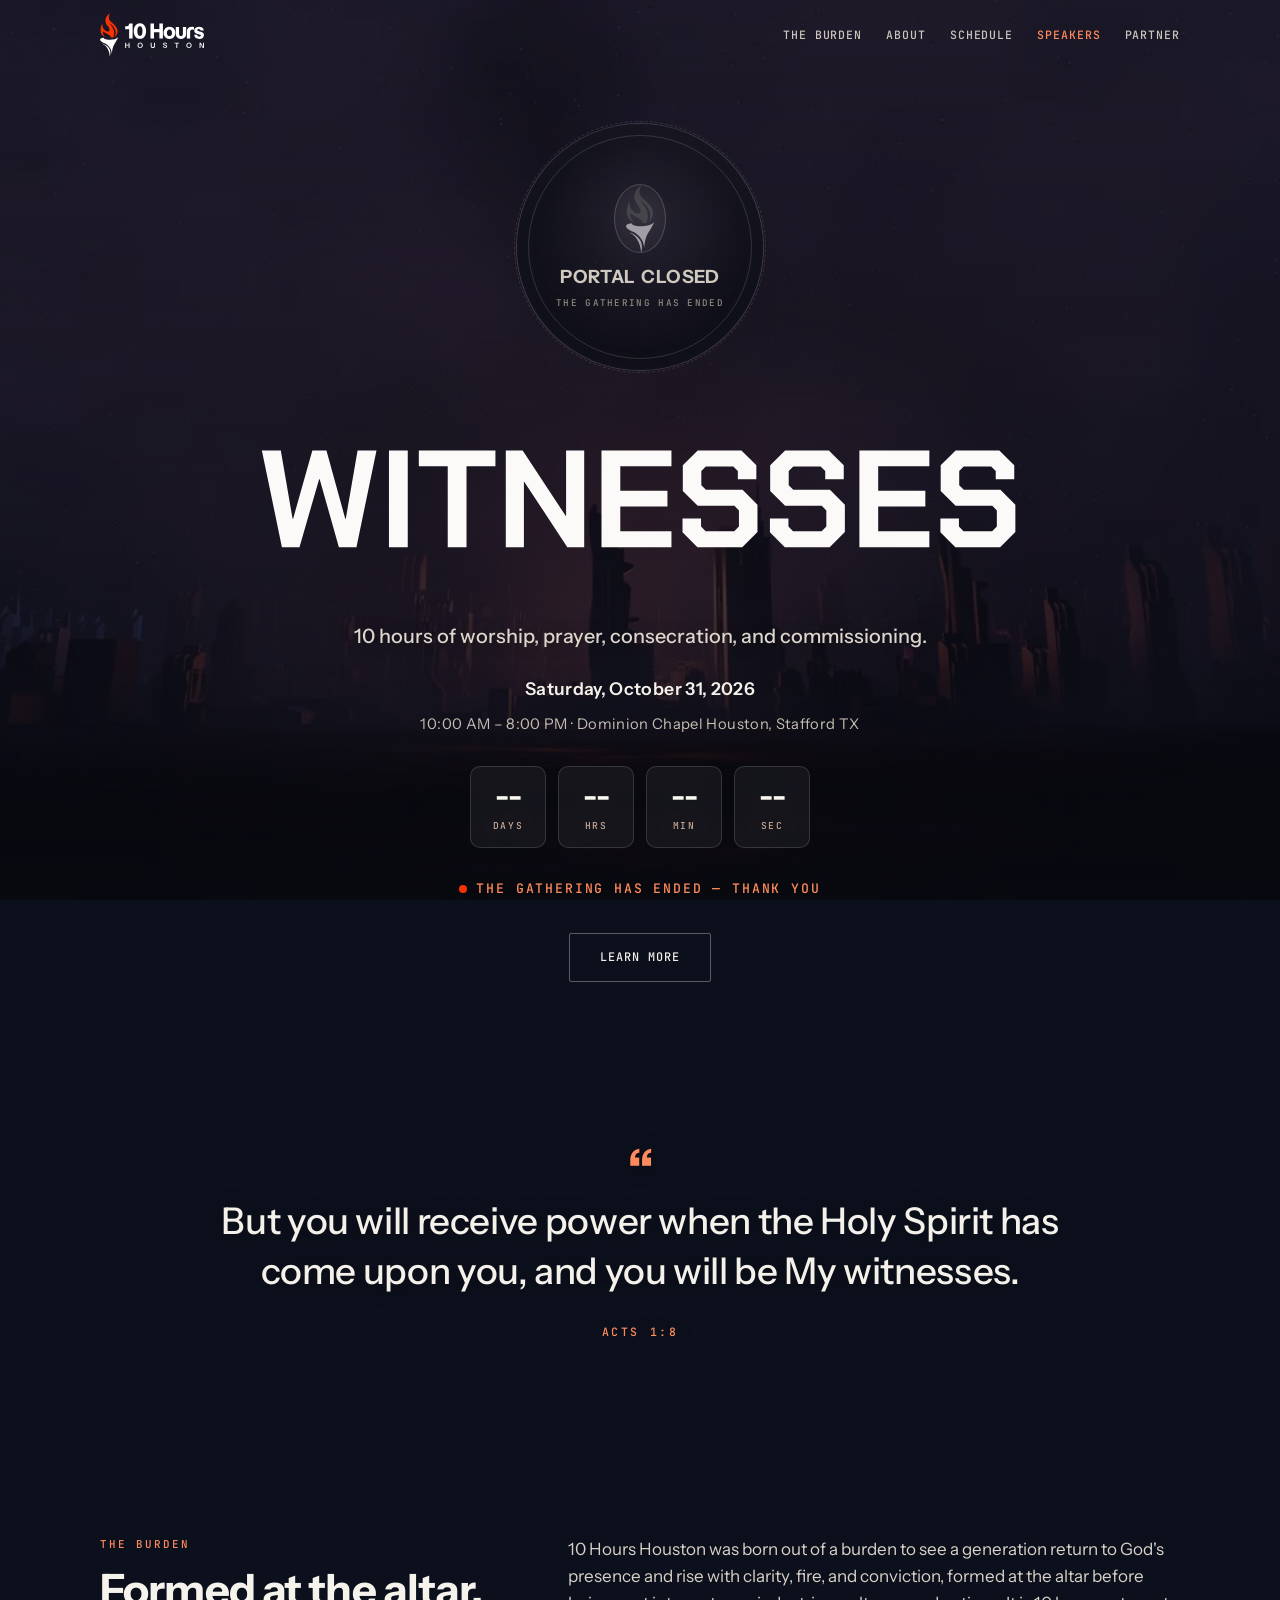
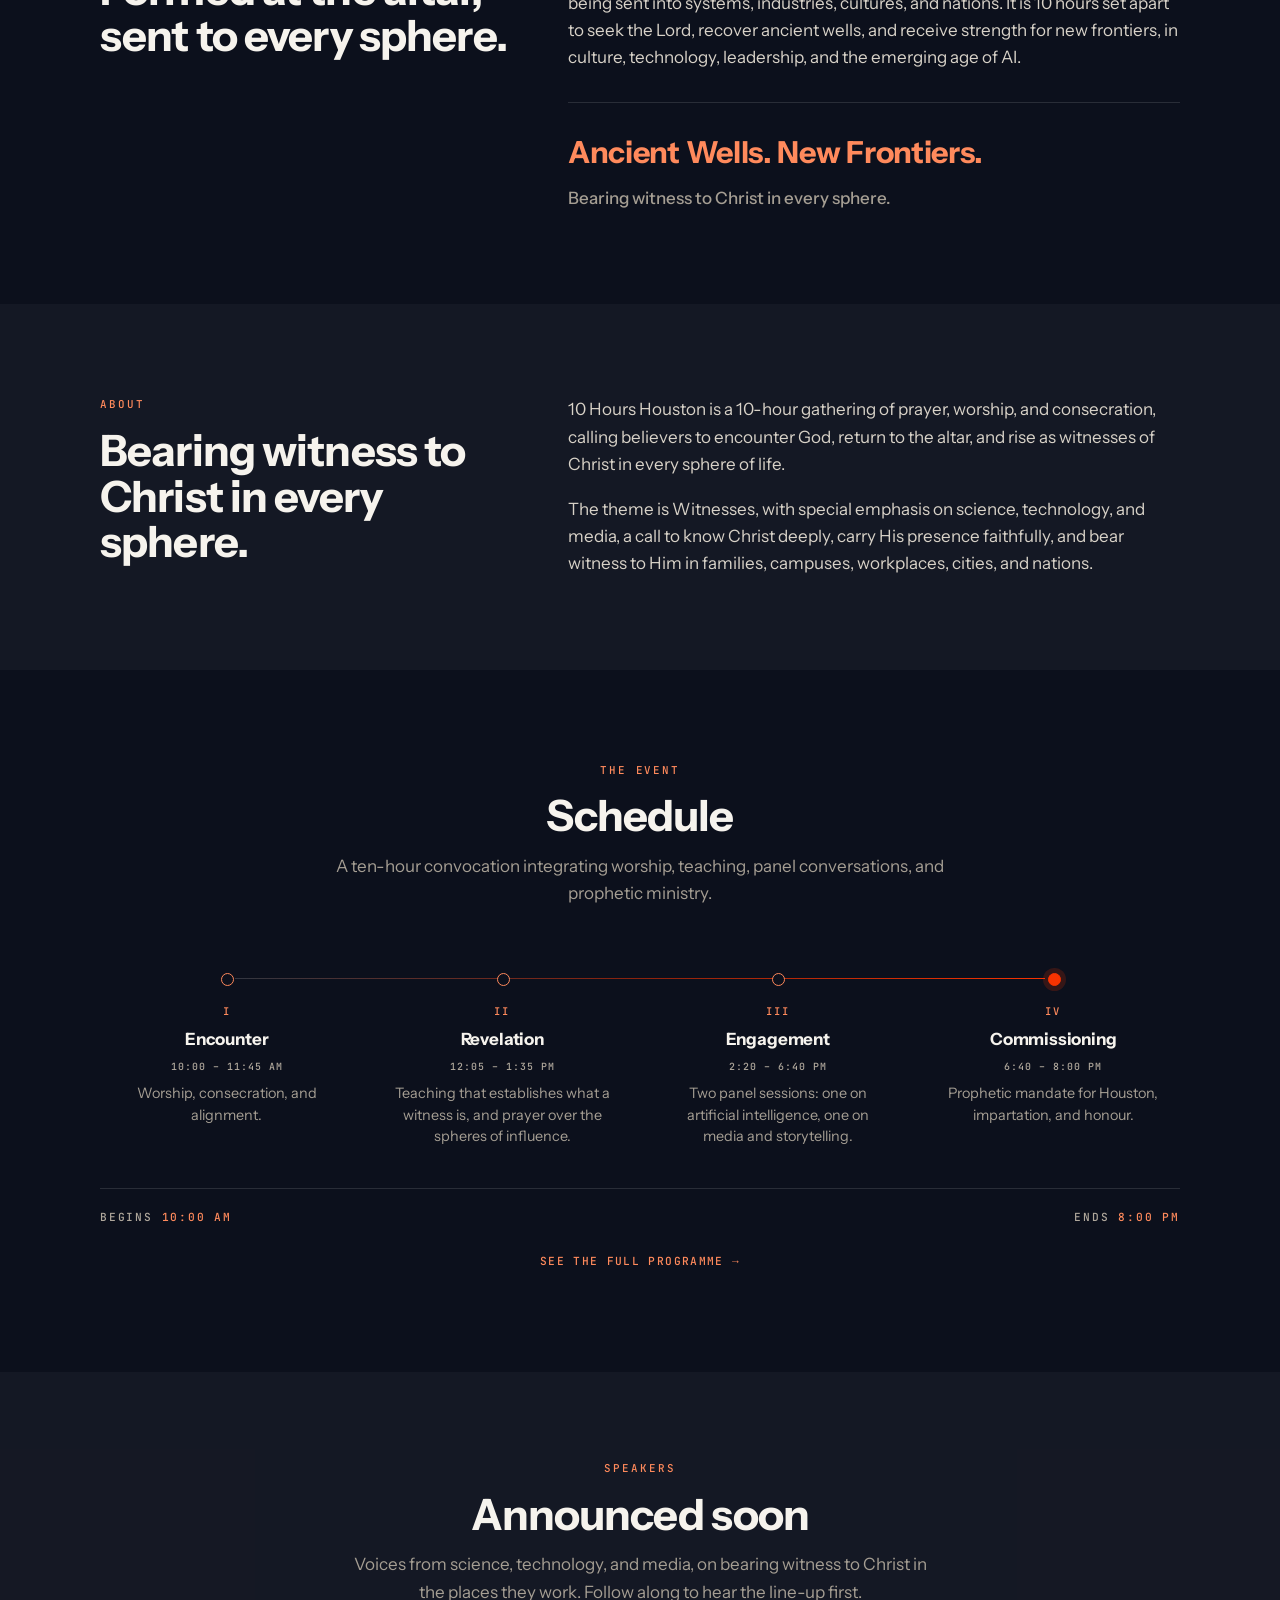
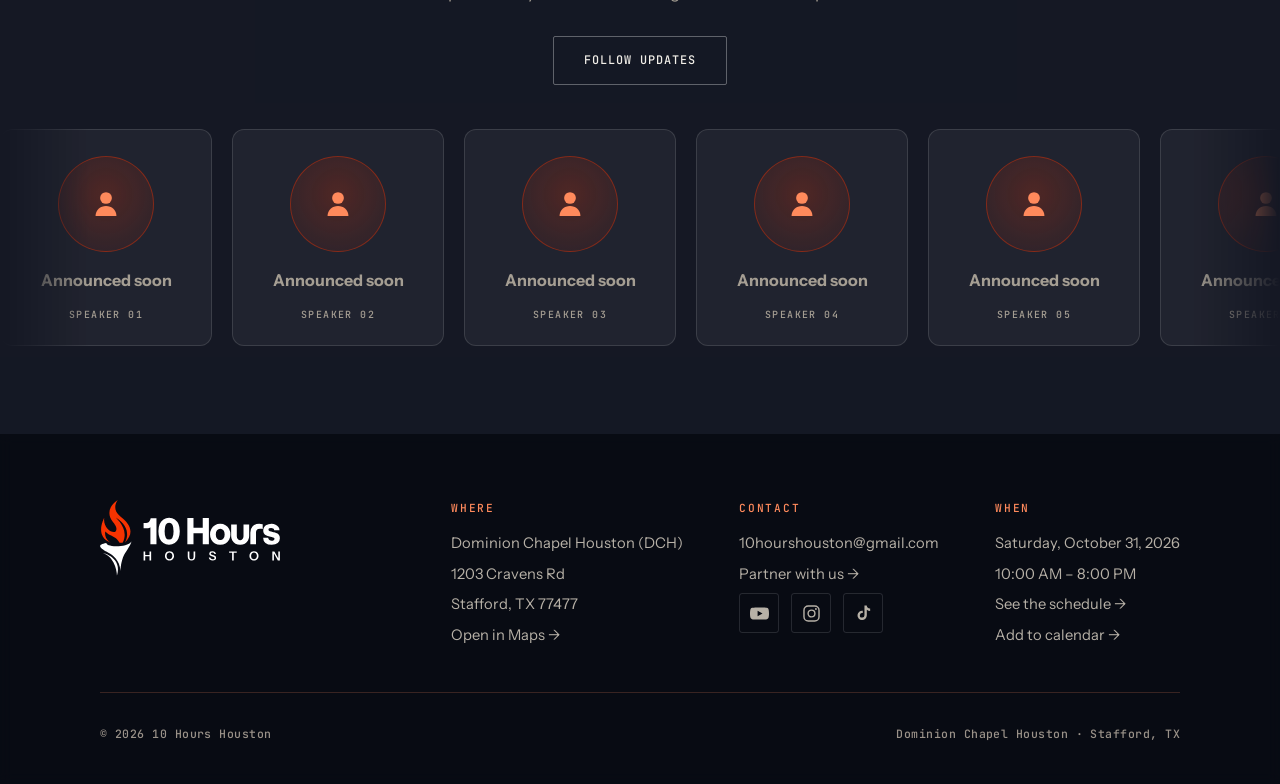
==== index.html @ 85a11d42 "update" ====
<!DOCTYPE html>
<html lang="en">
<head>
<meta charset="UTF-8" />
<meta name="viewport" content="width=device-width, initial-scale=1.0" />
<meta name="theme-color" content="#0c101c" />

<!-- ==========================================================================
     IMPORTANT: set this to your real domain before launch.
     Every absolute URL below (og:image, canonical, JSON-LD, sitemap) must use it,
     or link previews on WhatsApp / Instagram / iMessage / X will render blank.
     Find & replace:  https://10hourshouston.com
     ========================================================================== -->

<title>10 Hours Houston · Witnesses · Sat, Oct 31, 2026</title>
<meta name="description" content="A 10-hour gathering of worship, prayer, consecration, and commissioning, with emphasis on science, technology, and media. Saturday, October 31, 2026, 10AM–8PM at Dominion Chapel Houston, Stafford TX. Registration opens soon." />
<link rel="canonical" href="https://10hourshouston.com/" />

<!-- Social link previews -->
<meta property="og:type" content="website" />
<meta property="og:site_name" content="10 Hours Houston" />
<meta property="og:title" content="10 Hours Houston · Witnesses" />
<meta property="og:description" content="10 hours of worship, prayer, consecration, and commissioning. Saturday, October 31, 2026 · 10AM–8PM · Dominion Chapel Houston, Stafford TX." />
<meta property="og:url" content="https://10hourshouston.com/" />
<meta property="og:image" content="https://10hourshouston.com/assets/og.jpg" />
<meta property="og:image:width" content="1200" />
<meta property="og:image:height" content="630" />
<meta property="og:image:alt" content="Witnesses. 10 Hours Houston, Saturday October 31, 2026, over the Houston skyline." />
<meta property="og:locale" content="en_US" />
<meta name="twitter:card" content="summary_large_image" />
<meta name="twitter:title" content="10 Hours Houston · Witnesses" />
<meta name="twitter:description" content="10 hours of worship, prayer, consecration, and commissioning. Sat, Oct 31, 2026 · 10AM–8PM · Stafford, TX." />
<meta name="twitter:image" content="https://10hourshouston.com/assets/og.jpg" />

<!-- Icons -->
<link rel="icon" href="/assets/favicon.ico" sizes="32x32" />
<link rel="icon" href="/assets/favicon.svg" type="image/svg+xml" />
<link rel="apple-touch-icon" href="/assets/apple-touch-icon.png" />
<link rel="manifest" href="/site.webmanifest" />

<!-- Load the two fonts and the hero photo early: they define first paint -->
<link rel="preload" href="/assets/site.css" as="style" />
<link rel="preload" href="/assets/instrument-sans.woff2" as="font" type="font/woff2" crossorigin />
<link rel="preload" href="/assets/jetbrains-mono.woff2" as="font" type="font/woff2" crossorigin />
<link rel="preload" href="/assets/city-1280.webp" as="image" type="image/webp"
      imagesrcset="/assets/city-800.webp 800w, /assets/city-1280.webp 1280w, /assets/city-1920.webp 1920w" />

<link rel="stylesheet" href="/assets/site.css" />
</head>
<body>
<a class="skip" href="#main">Skip to content</a>

<!-- REGISTRATION IS OFF
     Registration has not opened yet, so every Register link is commented out and
     the status portal reads "Opening Soon".

     To switch registration back on:
       1. set  REGISTRATION_OPEN = true  in the script at the bottom of this file
       2. search for  REGISTER LINK OFF  and uncomment each block
          (nav bar, mobile drawer, hero, speakers here; also schedule.html)
       3. uncomment the #register section further down this page
       4. change the <meta name="description"> back to "Registration is open."
       5. restore the JSON-LD "offers" block (see the note beside it)
     Search this file for  luma.com  to find every remaining reference. -->

<div class="site-bg" aria-hidden="true"></div>
<div class="site-veil" aria-hidden="true"></div>

<!-- Logo defined once, reused via <use> -->
<svg width="0" height="0" style="position:absolute" aria-hidden="true" focusable="false">
  <!-- Witnesses WORDMARK ONLY (the supplied Witnesses-Wordmark-Only artwork,
       in the Knockout paper colour for dark backgrounds). The tagline line was
       removed at the client's request; the strapline beneath the mark on the page
       carries the descriptive line instead. This path is byte-identical to the
       one in brand/Witnesses-Wordmark-Only.svg, so no artwork was redrawn. -->
  <symbol id="witnesses-lockup" viewBox="0 0 1243.80 280.00">
    <g transform="translate(70.00,70.00)" fill="#FBFAF8">
      <path d="M5.0 0.0H32.4L49.400000000000006 98.8H50.2L78.0 0.0H98.4L125.60000000000001 98.8H126.4L143.4 0.0H170.8L141.8 140.0H116.4L88.60000000000001 41.599999999999994H87.80000000000001L59.400000000000006 140.0H34.0Z M188.8 0.0H216.0V140.0H188.8Z M273.8 23.0H232.0V0.0H342.8V23.0H301.0V140.0H273.8Z M357.8 0.0H382.2L444.6 95.0H445.0V0.0H471.20000000000005V140.0H446.8L384.40000000000003 45.19999999999999H384.0V140.0H357.8Z M496.20000000000005 0.0H597.4000000000001V23.0H523.4000000000001V58.39999999999999H591.6V81.0H523.4000000000001V117.0H597.4000000000001V140.0H496.20000000000005Z M613.4000000000001 118.4V98.4H640.2V110.2L646.8000000000001 116.8H688.2L695.0000000000001 110.0V86.8L688.4000000000001 80.19999999999999H635.4000000000001L613.8000000000001 58.599999999999994V21.599999999999994L635.4000000000001 0.0H698.6000000000001L720.2 21.599999999999994V41.8H693.4000000000001V29.799999999999997L686.8000000000001 23.19999999999999H647.2L640.6000000000001 29.799999999999997V50.39999999999999L647.2 57.0H700.2L721.8000000000001 78.6V118.0L699.8000000000001 140.0H635.0000000000001Z M739.8000000000001 118.4V98.4H766.6V110.2L773.2 116.8H814.6000000000001L821.4000000000001 110.0V86.8L814.8000000000001 80.19999999999999H761.8000000000001L740.2 58.599999999999994V21.599999999999994L761.8000000000001 0.0H825.0000000000001L846.6000000000001 21.599999999999994V41.8H819.8000000000001V29.799999999999997L813.2 23.19999999999999H773.6L767.0000000000001 29.799999999999997V50.39999999999999L773.6 57.0H826.6000000000001L848.2 78.6V118.0L826.2 140.0H761.4000000000001Z M869.2 0.0H970.4000000000001V23.0H896.4000000000001V58.39999999999999H964.6V81.0H896.4000000000001V117.0H970.4000000000001V140.0H869.2Z M986.4000000000001 118.4V98.4H1013.2V110.2L1019.8000000000001 116.8H1061.2L1068.0 110.0V86.8L1061.4 80.19999999999999H1008.4000000000001L986.8000000000001 58.599999999999994V21.599999999999994L1008.4000000000001 0.0H1071.6000000000001L1093.2 21.599999999999994V41.8H1066.4V29.799999999999997L1059.8000000000002 23.19999999999999H1020.2L1013.6000000000001 29.799999999999997V50.39999999999999L1020.2 57.0H1073.2L1094.8000000000002 78.6V118.0L1072.8000000000002 140.0H1008.0000000000001Z"/>
    </g>
  </symbol>
  <!-- torch mark on its own, for the hero and favicons -->
  <symbol id="flame" viewBox="0 0 156.5 377.5337">
    <path fill="#f73301" d="M95.1753,211.9315c-4.5762-16.16-29.03-29.3158-43.0441-35.894s-26.36-19.0195-26.36-19.0195c-6.8642,36.609,25.9313,54.9135,25.9313,54.9135C-30.668,181.8054,20.5273,88.3763,20.5273,88.3763,12.8051,141.86,66.0025,172.4624,78.3008,155.588s-13.4423-44.3311-13.4423-44.3311C12.5191,44.9032,88.3111,0,88.3111,0S52.4648,44.9032,101.2768,81.8934s72.4552,80.4635,23.2619,130.0381c0,0,44.2358-72.0739-50.3373-127.3687,0,0,73.9806,56.82,39.2783,127.3687h0a33.2041,33.2041,0,0,1-17.5443.199Z"/>
    <path fill="#fff" d="M126.9234,262.8051c-20.2255,30.38-24.2867,70.9256-24.9614,91.5366-3.57-54.5268-39.537-81.5912-62.65-92.3716-20.08-9.3657-72.7959-37.4092-8.0527-47.618,0,0-.3393,10.24,27.2784,14.8683,27.6163,4.6443,83.7713.3856,97.956-22.2411C156.4935,206.9793,155.1815,220.33,126.9234,262.8051Z"/>
    <path fill="#fff" d="M15.4414,264.5935s97.2815,22.7561,68.9841,112.94C84.4255,377.5337,83.1538,291.5535,15.4414,264.5935Z"/>
  </symbol>
  <symbol id="logo-dark" viewBox="0 0 898.152 377.5337">
    <path fill="#f73301" d="M95.1753,211.9315c-4.5762-16.16-29.03-29.3158-43.0441-35.894s-26.36-19.0195-26.36-19.0195c-6.8642,36.609,25.9313,54.9135,25.9313,54.9135C-30.668,181.8054,20.5273,88.3763,20.5273,88.3763,12.8051,141.86,66.0025,172.4624,78.3008,155.588s-13.4423-44.3311-13.4423-44.3311C12.5191,44.9032,88.3111,0,88.3111,0S52.4648,44.9032,101.2768,81.8934s72.4552,80.4635,23.2619,130.0381c0,0,44.2358-72.0739-50.3373-127.3687,0,0,73.9806,56.82,39.2783,127.3687h0a33.2041,33.2041,0,0,1-17.5443.199Z"/>
    <path fill="#fff" d="M126.9234,262.8051c-20.2255,30.38-24.2867,70.9256-24.9614,91.5366-3.57-54.5268-39.537-81.5912-62.65-92.3716-20.08-9.3657-72.7959-37.4092-8.0527-47.618,0,0-.3393,10.24,27.2784,14.8683,27.6163,4.6443,83.7713.3856,97.956-22.2411C156.4935,206.9793,155.1815,220.33,126.9234,262.8051Z"/>
    <path fill="#fff" d="M15.4414,264.5935s97.2815,22.7561,68.9841,112.94C84.4255,377.5337,83.1538,291.5535,15.4414,264.5935Z"/>
    <path fill="#fff" d="M251.1781,221.2913V135.8492A22.4038,22.4038,0,0,1,244.29,139.51a42.6528,42.6528,0,0,1-9.9384,1.6571q-6.1929.4371-17.1769.4361v-26.33q7.6723,0,13.3407-.4361a24.5873,24.5873,0,0,0,9.7645-2.6161,18.4208,18.4208,0,0,0,7.0623-7.2364,54.9484,54.9484,0,0,0,5.23-14.1236h28.9465v130.43Z"/>
    <path fill="#fff" d="M344.1165,223.3834q-16.2157,0-28.0733-8.1954-11.8608-8.1943-18.31-23.3651-6.4539-15.1717-6.4513-35.9207,0-20.75,6.5383-35.7468,6.54-14.9942,18.5709-23.1911,12.0321-8.1943,28.4234-8.1965,16.3871,0,28.2473,8.2835,11.856,8.2839,18.3969,23.4531,6.5388,15.17,6.5383,35.9208,0,20.577-6.5383,35.5717-6.54,14.9988-18.6589,23.1911Q360.68,223.387,344.1165,223.3834Zm.523-25.4582q22.3176,0,22.32-42.023,0-41.6745-22.32-41.6751-22.3221,0-22.32,41.6751Q322.3194,197.9273,344.64,197.9252Z"/>
    <path fill="#fff" d="M435.8328,221.2913V90.512h30.6895v48.3013h46.2093V90.512h30.69V221.2913h-30.69V166.0156H466.5223v55.2757Z"/>
    <path fill="#fff" d="M600.095,223.9064a51.8265,51.8265,0,0,1-26.33-6.6253,47.3369,47.3369,0,0,1-18.0479-18.3969q-6.5388-11.77-6.5383-26.94,0-15.5177,6.5383-27.3763a47.8144,47.8144,0,0,1,18.0479-18.5709,51.3021,51.3021,0,0,1,26.33-6.7134q14.9941,0,26.4172,6.7134a48.0146,48.0146,0,0,1,17.9609,18.5709q6.5373,11.8592,6.5383,27.3763,0,15.17-6.5383,26.94a47.53,47.53,0,0,1-17.9609,18.3969Q615.0886,223.9048,600.095,223.9064Zm0-24.4111a19.5727,19.5727,0,0,0,15.9547-7.6724q6.1882-7.6723,6.19-19.879,0-12.5541-6.19-20.402a20.1443,20.1443,0,0,0-31.9095,0q-6.1914,7.8469-6.19,20.402,0,12.2082,6.19,19.879A19.5645,19.5645,0,0,0,600.095,199.4953Z"/>
    <path fill="#fff" d="M699.6618,223.9064a47.7226,47.7226,0,0,1-23.2791-5.5792,40.7357,40.7357,0,0,1-15.9548-15.4318,43.9344,43.9344,0,0,1-5.7543-22.5821V121.9h28.2473V181.36q0,8.0214,4.7083,13.0776a16.84,16.84,0,0,0,24.0631,0q4.7088-5.0562,4.7083-13.0776V121.9H744.65v58.4138a43.9344,43.9344,0,0,1-5.7543,22.5821,40.9168,40.9168,0,0,1-15.8688,15.4318A47.5977,47.5977,0,0,1,699.6618,223.9064Z"/>
    <path fill="#fff" d="M750.5783,221.2913V163.7485q0-21.448,11.5966-32.9566,11.5934-11.5086,33.2176-11.5086,2.2639,0,7.1483.2621a62.5675,62.5675,0,0,1,9.7655,1.307v24.2382q-3.3142-.5235-6.2773-.959a46.02,46.02,0,0,0-6.6263-.4361,31.7894,31.7894,0,0,0-10.1135,1.5691,14.36,14.36,0,0,0-7.5854,5.9293q-2.8772,4.36-2.8772,12.7286v57.3688Z"/>
    <path fill="#fff" d="M857.523,223.9064q-20.0535,0-31.5616-9.3284-11.5085-9.3264-11.5085-25.5452h24.9352q1.3946,7.4994,6.1033,10.9855a21.6961,21.6961,0,0,0,21.796,1.046,7.7248,7.7248,0,0,0,4.0113-6.9753,5.6649,5.6649,0,0,0-3.0512-5.2313q-3.0532-1.74-11.4226-3.8362-5.9287-1.3929-10.3745-2.5281-4.4461-1.1319-9.5024-2.8771A60.302,60.302,0,0,1,826.05,174.559a22.7741,22.7741,0,0,1-8.0214-8.1073q-3.0532-5.1427-3.0512-13.5147,0-9.416,3.6612-15.8678a29.3384,29.3384,0,0,1,9.7655-10.3745,43.16,43.16,0,0,1,13.3386-5.6673,60.5872,60.5872,0,0,1,14.2117-1.7441,49.9242,49.9242,0,0,1,20.75,4.0983,34.9764,34.9764,0,0,1,14.2987,11.3335,27.9693,27.9693,0,0,1,5.2313,16.8268H869.73a10.5486,10.5486,0,0,0-4.6213-8.7184,17.5882,17.5882,0,0,0-10.8974-3.4872,19.9866,19.9866,0,0,0-8.72,2.0921,7.0554,7.0554,0,0,0-4.3592,6.8014,6.537,6.537,0,0,0,2.79,5.3182q2.7859,2.1824,10.8105,4.4462,2.9637.6981,7.0624,1.7441,4.0939,1.0456,8.1084,2.0051,4.0091.9606,6.6263,1.8311,11.3325,3.3142,16.4778,10.1135,5.1427,6.8,5.1443,17.0878,0,15.6938-10.7235,24.4122Q876.7029,223.909,857.523,223.9064Z"/>
    <path fill="#fff" d="M217.1744,302.0129V256.7858H225.34v45.2271Zm3.8945-26.76h29.398v6.4076h-29.398Zm25.6912,26.76V256.7858h8.1666v45.2271Z"/>
    <path fill="#fff" d="M346.5734,302.6412a23.66,23.66,0,0,1-9.0455-1.6961,20.9386,20.9386,0,0,1-7.1927-4.8369,21.89,21.89,0,0,1-4.7116-7.4433,25.9912,25.9912,0,0,1-1.664-9.4541,24.29,24.29,0,0,1,2.89-12.0291,20.8255,20.8255,0,0,1,8.0087-8.1031,23.0922,23.0922,0,0,1,11.6526-2.9206,23.3477,23.3477,0,0,1,11.7773,2.9206,20.7748,20.7748,0,0,1,8.0087,8.1346,24.4821,24.4821,0,0,1,2.89,12.0605,25.7626,25.7626,0,0,1-1.664,9.4221,21.9837,21.9837,0,0,1-4.7116,7.4124,20.949,20.949,0,0,1-7.1927,4.8369A23.6582,23.6582,0,0,1,346.5734,302.6412Zm-.0629-6.6583a13.3093,13.3093,0,0,0,7.5062-2.1361,14.3632,14.3632,0,0,0,5.0561-5.9361,20.0385,20.0385,0,0,0,1.822-8.7623,19.3606,19.3606,0,0,0-1.79-8.5746,13.6617,13.6617,0,0,0-5.0252-5.7164,14.9387,14.9387,0,0,0-15.0755,0,13.48,13.48,0,0,0-4.9943,5.6849,19.6094,19.6094,0,0,0-1.759,8.6061,20.3018,20.3018,0,0,0,1.79,8.7938,14.1882,14.1882,0,0,0,5.0252,5.9046A13.196,13.196,0,0,0,346.5105,295.9829Z"/>
    <path fill="#fff" d="M456.4359,302.6412q-9.1725,0-13.8829-5.214t-4.7105-14.95V256.7858h8.1655v26.8848q0,6.2193,2.7638,9.2653a11.32,11.32,0,0,0,15.4531,0q2.7627-3.0459,2.7638-9.2024V256.7858h8.1655V282.54q0,9.6744-4.7425,14.8873Q465.6681,302.642,456.4359,302.6412Z"/>
    <path fill="#fff" d="M562.5939,302.5782q-8.5431,0-13.5992-3.9259a15.8043,15.8043,0,0,1-5.9361-11.0867h7.8519a9.1281,9.1281,0,0,0,3.7057,6.4386,13.627,13.627,0,0,0,8.2284,2.2923,11.2889,11.2889,0,0,0,6.4385-1.5387,4.9352,4.9352,0,0,0,2.2305-4.303,5.63,5.63,0,0,0-1.3825-3.9575,10.0158,10.0158,0,0,0-4.6475-2.45l-8.1666-2.45q-6.2176-1.8847-9.1394-4.9627a10.7757,10.7757,0,0,1-2.9206-7.7261,11.58,11.58,0,0,1,2.01-6.7841,12.8887,12.8887,0,0,1,5.6843-4.46,21.7,21.7,0,0,1,8.5752-1.57q7.5378,0,12.029,3.6748a14.1142,14.1142,0,0,1,5.1191,9.9559h-7.8519a8.4223,8.4223,0,0,0-3.14-5.5591,10.9488,10.9488,0,0,0-6.5965-1.79,10.1772,10.1772,0,0,0-5.7782,1.4448,4.5348,4.5348,0,0,0-2.1355,3.9574,5.0967,5.0967,0,0,0,1.2875,3.518,10.6223,10.6223,0,0,0,4.8054,2.5126l8.2914,2.5126q6.2193,1.8219,9.0455,4.9622a11.4792,11.4792,0,0,1,2.8267,7.9772q0,6.4074-4.4289,9.8621T562.5939,302.5782Z"/>
    <path fill="#fff" d="M659.4546,302.0129V263.2558H644.4421v-6.47h38.1917v6.47H667.6212v38.7571Z"/>
    <path fill="#fff" d="M768.753,302.6412a23.66,23.66,0,0,1-9.0456-1.6961,20.9386,20.9386,0,0,1-7.1927-4.8369,21.8919,21.8919,0,0,1-4.7116-7.4433,25.9912,25.9912,0,0,1-1.664-9.4541,24.29,24.29,0,0,1,2.89-12.0291,20.8242,20.8242,0,0,1,8.0087-8.1031A23.0918,23.0918,0,0,1,768.69,256.158a23.3472,23.3472,0,0,1,11.7773,2.9206,20.7735,20.7735,0,0,1,8.0087,8.1346,24.4822,24.4822,0,0,1,2.89,12.0605,25.7626,25.7626,0,0,1-1.664,9.4221,21.9853,21.9853,0,0,1-4.7116,7.4124,20.949,20.949,0,0,1-7.1927,4.8369A23.6582,23.6582,0,0,1,768.753,302.6412Zm-.063-6.6583a13.31,13.31,0,0,0,7.5063-2.1361,14.3632,14.3632,0,0,0,5.0561-5.9361,20.0385,20.0385,0,0,0,1.8219-8.7623,19.3606,19.3606,0,0,0-1.79-8.5746,13.661,13.661,0,0,0-5.0252-5.7164,14.9387,14.9387,0,0,0-15.0755,0,13.4789,13.4789,0,0,0-4.9942,5.6849,19.608,19.608,0,0,0-1.759,8.6061,20.3018,20.3018,0,0,0,1.79,8.7938,14.1875,14.1875,0,0,0,5.0252,5.9046A13.1956,13.1956,0,0,0,768.69,295.9829Z"/>
    <path fill="#fff" d="M860.4,302.0129V256.7858H870.513l22.0484,39.3224-2.3243.5654V256.7858h7.9148v45.2271H888.0387L865.99,262.69l2.3243-.5653v39.8878Z"/>
  </symbol>
</svg>

<nav class="nav" id="nav">
  <div class="wrap">
    <a class="brand" href="#top" aria-label="10 Hours Houston, back to top">
      <svg class="logo" role="img" aria-label="10 Hours Houston"><use href="#logo-dark"></use></svg>
    </a>
    <div class="nav-right">
      <div class="nav-links" id="navlinks">
        <a href="#burden">The Burden</a>
        <a href="#about">About</a>
        <a href="/schedule.html">Schedule</a>
        <a href="#speakers">Speakers</a>
        <a href="/sponsors.html">Partner</a>
      </div>
      <!-- REGISTER LINK OFF (nav bar). Delete this line and the one after it
           to switch registration back on.
      <a class="btn btn-primary nav-cta" href="https://luma.com/oe8cgk9v" target="_blank" rel="noopener">Register</a>
           END REGISTER LINK OFF -->
      <button class="burger" id="burger" type="button" aria-expanded="false" aria-controls="drawer" aria-label="Open menu">
        <span></span><span></span><span></span>
      </button>
    </div>
  </div>
</nav>

<div class="scrim" id="scrim" aria-hidden="true"></div>
<div class="drawer" id="drawer">
  <a href="#burden">The Burden</a>
  <a href="#about">About</a>
  <a href="/schedule.html">Schedule</a>
  <a href="#speakers">Speakers</a>
  <a href="/sponsors.html">Partner With Us</a>
  <!-- REGISTER LINK OFF (mobile drawer). Delete this line and the one after it
       to switch registration back on.
  <a class="btn btn-primary" href="https://luma.com/oe8cgk9v" target="_blank" rel="noopener">Register</a>
       END REGISTER LINK OFF -->
</div>

<main id="main">

  <header class="hero" id="top">
    <div class="hero-inner">
      <!-- Status portal. Flips itself between three states from the event date:
           open -> live -> ended. See the portal block in the script below. -->
      <a class="portal is-soon" id="portal">
        <span class="portal-sweep" aria-hidden="true"></span>
        <span class="portal-rim" aria-hidden="true"></span>
        <span class="portal-inner">
          <span class="portal-disc" aria-hidden="true">
            <svg class="portal-icon" viewBox="0 0 156.5 377.5337"><use href="#flame"></use></svg>
          </span>
          <span class="portal-title" id="portal-title">Opening Soon</span>
          <span class="portal-sub" id="portal-sub">Registration opens soon</span>
        </span>
      </a>
      <h1 class="hero-title">
        <span class="sr-only">Witnesses</span>
        <svg class="hero-lockup" viewBox="0 0 1243.80 280.00" aria-hidden="true"
             focusable="false"><use href="#witnesses-lockup"></use></svg>
      </h1>
      <p class="hero-sub">10 hours of worship, prayer, consecration, and commissioning.</p>
      <p class="meta">Saturday, October 31, 2026
        <span class="sub">10:00 AM &ndash; 8:00 PM &middot; Dominion Chapel Houston, Stafford TX</span></p>

      <div class="countdown" id="countdown" aria-hidden="true">
        <div class="cd-item"><span class="cd-num" id="cd-d">--</span><span class="cd-lab">Days</span></div>
        <div class="cd-item"><span class="cd-num" id="cd-h">--</span><span class="cd-lab">Hrs</span></div>
        <div class="cd-item"><span class="cd-num" id="cd-m">--</span><span class="cd-lab">Min</span></div>
        <div class="cd-item"><span class="cd-num" id="cd-s">--</span><span class="cd-lab">Sec</span></div>
      </div>
      <p class="cd-live" id="cd-live" hidden><span class="dot"></span><span id="cd-live-text"></span></p>
      <p class="sr-only" id="cd-sr"></p>

      <div class="cta-row">
        <!-- REGISTER LINK OFF (hero). Delete this line and the one after it
             to switch registration back on.
        <a class="btn btn-primary" href="https://luma.com/oe8cgk9v" target="_blank" rel="noopener">Register</a>
             END REGISTER LINK OFF -->
        <a class="btn btn-ghost" href="#about">Learn more</a>
      </div>
    </div>
  </header>

  <section class="banner"><div class="wrap">
    <blockquote class="reveal"><span class="quote-mark" aria-hidden="true">&ldquo;</span>But you will receive power when the Holy Spirit has come upon you, and you will be My witnesses.<cite>Acts 1:8</cite></blockquote>
  </div></section>

  <section class="sec" id="burden" aria-labelledby="burden-h"><div class="wrap"><div class="cols">
    <div class="reveal"><span class="eyebrow">The Burden</span><h2 class="h2" id="burden-h">Formed at the altar, sent to every sphere.</h2></div>
    <div class="reveal">
      <p class="lead-p">10 Hours Houston was born out of a burden to see a generation return to God's presence and rise with clarity, fire, and conviction, formed at the altar before being sent into systems, industries, cultures, and nations. It is 10 hours set apart to seek the Lord, recover ancient wells, and receive strength for new frontiers, in culture, technology, leadership, and the emerging age of AI.</p>
      <!-- Tagline: this is now the only tagline anywhere on the site. The hero
           uses the Wordmark-Only artwork, so the logo package's competing
           "New Wells. New Frontiers" line no longer appears and there is no
           longer a contradiction between the mark and the copy. -->
      <div class="burden-close"><p class="big-tag">Ancient Wells. New Frontiers.</p><p class="small-tag">Bearing witness to Christ in every sphere.</p></div>
    </div>
  </div></div></section>

  <section class="sec sec-alt" id="about" aria-labelledby="about-h"><div class="wrap"><div class="cols">
    <div class="reveal"><span class="eyebrow">About</span><h2 class="h2" id="about-h">Bearing witness to Christ in every sphere.</h2></div>
    <div class="reveal">
      <p class="lead-p">10 Hours Houston is a 10-hour gathering of prayer, worship, and consecration, calling believers to encounter God, return to the altar, and rise as witnesses of Christ in every sphere of life.</p>
      <p class="lead-p">The theme is Witnesses, with special emphasis on science, technology, and media, a call to know Christ deeply, carry His presence faithfully, and bear witness to Him in families, campuses, workplaces, cities, and nations.</p>
    </div>
  </div></div></section>

  <!-- THE ARC: the shape of the ten hours. Movements are listed in the order the
       gathering describes them. Exact clock times are published closer to the date. -->
  <section class="arc-sec" id="arc" aria-labelledby="arc-h"><div class="wrap">
    <div class="arc-head reveal">
      <span class="eyebrow">The Event</span>
      <h2 class="h2" id="arc-h">Schedule</h2>
      <p>A ten-hour convocation integrating worship, teaching, panel conversations, and prophetic ministry.</p>
    </div>
    <div class="arc reveal">
      <div class="arc-item">
        <span class="arc-num">I</span>
        <h3>Encounter</h3>
        <span class="arc-time">10:00 &ndash; 11:45 AM</span>
        <p>Worship, consecration, and alignment.</p>
      </div>
      <div class="arc-item">
        <span class="arc-num">II</span>
        <h3>Revelation</h3>
        <span class="arc-time">12:05 &ndash; 1:35 PM</span>
        <p>Teaching that establishes what a witness is, and prayer over the spheres of influence.</p>
      </div>
      <div class="arc-item">
        <span class="arc-num">III</span>
        <h3>Engagement</h3>
        <span class="arc-time">2:20 &ndash; 6:40 PM</span>
        <p>Two panel sessions: one on artificial intelligence, one on media and storytelling.</p>
      </div>
      <div class="arc-item">
        <span class="arc-num">IV</span>
        <h3>Commissioning</h3>
        <span class="arc-time">6:40 &ndash; 8:00 PM</span>
        <p>Prophetic mandate for Houston, impartation, and honour.</p>
      </div>
    </div>
    <p class="arc-ends"><span>Begins <b>10:00 AM</b></span><span>Ends <b>8:00 PM</b></span></p>
    <p class="arc-note"><a class="arc-link" href="/schedule.html">See the full programme &#8594;</a></p>
  </div></section>

  <section class="panelists sec-alt" id="speakers" aria-labelledby="sp-h"><div class="wrap">
    <div class="inner reveal">
      <span class="eyebrow">Speakers</span>
      <h2 class="h2" id="sp-h">Announced soon</h2>
      <p>Voices from science, technology, and media, on bearing witness to Christ in the places they work. Follow along to hear the line-up first.</p>
      <div class="pl-actions">
        <!-- REGISTER LINK OFF (speakers). Delete this line and the one after it
             to switch registration back on.
        <a class="btn btn-primary" href="https://luma.com/oe8cgk9v" target="_blank" rel="noopener">Register</a>
             END REGISTER LINK OFF -->
        <a class="btn btn-ghost" href="https://www.instagram.com/10hourshouston" target="_blank" rel="noopener">Follow updates</a>
      </div>
    </div>
  </div>
  <!-- Sliding speaker rail. Each slot is a placeholder until the line-up is set:
       swap the svg for an img and replace the name/role text. The track is
       duplicated so the loop is seamless - update BOTH copies or the rail jumps. -->
  <div class="marquee">
    <ul class="marquee-track" aria-label="Speakers, announced soon">
        <li class="sp-card">
          <div class="sp-photo">
            <!-- Replace this svg with: <img src="/assets/speakers/NAME.jpg" alt="" width="96" height="96"> -->
            <svg viewBox="0 0 24 24" aria-hidden="true"><circle cx="12" cy="8.2" r="3.7" fill="currentColor"/><path d="M5.4 19.6c0-3.8 3-6.4 6.6-6.4s6.6 2.6 6.6 6.4Z" fill="currentColor"/></svg>
          </div>
          <p class="sp-name">Announced soon</p>
          <p class="sp-role">Speaker 01</p>
        </li>
        <li class="sp-card">
          <div class="sp-photo">
            <!-- Replace this svg with: <img src="/assets/speakers/NAME.jpg" alt="" width="96" height="96"> -->
            <svg viewBox="0 0 24 24" aria-hidden="true"><circle cx="12" cy="8.2" r="3.7" fill="currentColor"/><path d="M5.4 19.6c0-3.8 3-6.4 6.6-6.4s6.6 2.6 6.6 6.4Z" fill="currentColor"/></svg>
          </div>
          <p class="sp-name">Announced soon</p>
          <p class="sp-role">Speaker 02</p>
        </li>
        <li class="sp-card">
          <div class="sp-photo">
            <!-- Replace this svg with: <img src="/assets/speakers/NAME.jpg" alt="" width="96" height="96"> -->
            <svg viewBox="0 0 24 24" aria-hidden="true"><circle cx="12" cy="8.2" r="3.7" fill="currentColor"/><path d="M5.4 19.6c0-3.8 3-6.4 6.6-6.4s6.6 2.6 6.6 6.4Z" fill="currentColor"/></svg>
          </div>
          <p class="sp-name">Announced soon</p>
          <p class="sp-role">Speaker 03</p>
        </li>
        <li class="sp-card">
          <div class="sp-photo">
            <!-- Replace this svg with: <img src="/assets/speakers/NAME.jpg" alt="" width="96" height="96"> -->
            <svg viewBox="0 0 24 24" aria-hidden="true"><circle cx="12" cy="8.2" r="3.7" fill="currentColor"/><path d="M5.4 19.6c0-3.8 3-6.4 6.6-6.4s6.6 2.6 6.6 6.4Z" fill="currentColor"/></svg>
          </div>
          <p class="sp-name">Announced soon</p>
          <p class="sp-role">Speaker 04</p>
        </li>
        <li class="sp-card">
          <div class="sp-photo">
            <!-- Replace this svg with: <img src="/assets/speakers/NAME.jpg" alt="" width="96" height="96"> -->
            <svg viewBox="0 0 24 24" aria-hidden="true"><circle cx="12" cy="8.2" r="3.7" fill="currentColor"/><path d="M5.4 19.6c0-3.8 3-6.4 6.6-6.4s6.6 2.6 6.6 6.4Z" fill="currentColor"/></svg>
          </div>
          <p class="sp-name">Announced soon</p>
          <p class="sp-role">Speaker 05</p>
        </li>
        <li class="sp-card">
          <div class="sp-photo">
            <!-- Replace this svg with: <img src="/assets/speakers/NAME.jpg" alt="" width="96" height="96"> -->
            <svg viewBox="0 0 24 24" aria-hidden="true"><circle cx="12" cy="8.2" r="3.7" fill="currentColor"/><path d="M5.4 19.6c0-3.8 3-6.4 6.6-6.4s6.6 2.6 6.6 6.4Z" fill="currentColor"/></svg>
          </div>
          <p class="sp-name">Announced soon</p>
          <p class="sp-role">Speaker 06</p>
        </li>
      <!-- duplicate set: keeps the scroll seamless, hidden from screen readers -->
        <li class="sp-card" aria-hidden="true">
          <div class="sp-photo">
            <!-- Replace this svg with: <img src="/assets/speakers/NAME.jpg" alt="" width="96" height="96"> -->
            <svg viewBox="0 0 24 24" aria-hidden="true"><circle cx="12" cy="8.2" r="3.7" fill="currentColor"/><path d="M5.4 19.6c0-3.8 3-6.4 6.6-6.4s6.6 2.6 6.6 6.4Z" fill="currentColor"/></svg>
          </div>
          <p class="sp-name">Announced soon</p>
          <p class="sp-role">Speaker 01</p>
        </li>
        <li class="sp-card" aria-hidden="true">
          <div class="sp-photo">
            <!-- Replace this svg with: <img src="/assets/speakers/NAME.jpg" alt="" width="96" height="96"> -->
            <svg viewBox="0 0 24 24" aria-hidden="true"><circle cx="12" cy="8.2" r="3.7" fill="currentColor"/><path d="M5.4 19.6c0-3.8 3-6.4 6.6-6.4s6.6 2.6 6.6 6.4Z" fill="currentColor"/></svg>
          </div>
          <p class="sp-name">Announced soon</p>
          <p class="sp-role">Speaker 02</p>
        </li>
        <li class="sp-card" aria-hidden="true">
          <div class="sp-photo">
            <!-- Replace this svg with: <img src="/assets/speakers/NAME.jpg" alt="" width="96" height="96"> -->
            <svg viewBox="0 0 24 24" aria-hidden="true"><circle cx="12" cy="8.2" r="3.7" fill="currentColor"/><path d="M5.4 19.6c0-3.8 3-6.4 6.6-6.4s6.6 2.6 6.6 6.4Z" fill="currentColor"/></svg>
          </div>
          <p class="sp-name">Announced soon</p>
          <p class="sp-role">Speaker 03</p>
        </li>
        <li class="sp-card" aria-hidden="true">
          <div class="sp-photo">
            <!-- Replace this svg with: <img src="/assets/speakers/NAME.jpg" alt="" width="96" height="96"> -->
            <svg viewBox="0 0 24 24" aria-hidden="true"><circle cx="12" cy="8.2" r="3.7" fill="currentColor"/><path d="M5.4 19.6c0-3.8 3-6.4 6.6-6.4s6.6 2.6 6.6 6.4Z" fill="currentColor"/></svg>
          </div>
          <p class="sp-name">Announced soon</p>
          <p class="sp-role">Speaker 04</p>
        </li>
        <li class="sp-card" aria-hidden="true">
          <div class="sp-photo">
            <!-- Replace this svg with: <img src="/assets/speakers/NAME.jpg" alt="" width="96" height="96"> -->
            <svg viewBox="0 0 24 24" aria-hidden="true"><circle cx="12" cy="8.2" r="3.7" fill="currentColor"/><path d="M5.4 19.6c0-3.8 3-6.4 6.6-6.4s6.6 2.6 6.6 6.4Z" fill="currentColor"/></svg>
          </div>
          <p class="sp-name">Announced soon</p>
          <p class="sp-role">Speaker 05</p>
        </li>
        <li class="sp-card" aria-hidden="true">
          <div class="sp-photo">
            <!-- Replace this svg with: <img src="/assets/speakers/NAME.jpg" alt="" width="96" height="96"> -->
            <svg viewBox="0 0 24 24" aria-hidden="true"><circle cx="12" cy="8.2" r="3.7" fill="currentColor"/><path d="M5.4 19.6c0-3.8 3-6.4 6.6-6.4s6.6 2.6 6.6 6.4Z" fill="currentColor"/></svg>
          </div>
          <p class="sp-name">Announced soon</p>
          <p class="sp-role">Speaker 06</p>
        </li>
    </ul>
  </div>
  </section>

  <!-- ===== REGISTRATION SECTION - COMMENTED OUT =====
       To restore: delete this opening comment line and the closing one below.
       The .register CSS is left intact, so it will render exactly as before.
       NOTE: Register still appears elsewhere - see the REGISTRATION TOUCHPOINTS
       note near the top of <body> for the full list.
  <section class="register" id="register" aria-labelledby="reg-h"><div class="wrap"><div class="inner reveal">
    <span class="eyebrow">Register</span>
    <h2 class="h2" id="reg-h">Save your spot</h2>
    <p>Registration is open. Reserve a place, then add the day to your calendar so it holds.</p>
    <div class="cta-row">
      <a class="btn btn-primary" href="https://luma.com/oe8cgk9v" target="_blank" rel="noopener">Register</a>
      <a class="btn btn-ghost" href="/10-hours-houston.ics" download>Add to calendar</a>
    </div>
  </div></div></section>
       ===== END COMMENTED-OUT REGISTRATION SECTION ===== -->

</main>

<footer>
  <div class="wrap">
    <div class="foot-top">
      <div class="foot-brand">
        <svg class="logo" role="img" aria-label="10 Hours Houston"><use href="#logo-dark"></use></svg>
      </div>
      <div class="foot-cols">
        <div class="foot-col">
          <h3>Where</h3>
          <p>Dominion Chapel Houston (DCH)</p>
          <p>1203 Cravens Rd</p>
          <p>Stafford, TX 77477</p>
          <a href="https://www.google.com/maps/search/?api=1&amp;query=Dominion+Chapel+Houston+1203+Cravens+Rd+Stafford+TX+77477" target="_blank" rel="noopener">Open in Maps &#8594;</a>
        </div>
        <div class="foot-col">
          <h3>Contact</h3>
          <a href="mailto:10hourshouston@gmail.com">10hourshouston@gmail.com</a>
          <a href="/sponsors.html">Partner with us &#8594;</a>
          <div class="socials">
            <a href="https://www.youtube.com/channel/UCXyM-O4j0v1ThGibPrwTo5A" target="_blank" rel="noopener" aria-label="10 Hours Houston on YouTube">
              <svg viewBox="0 0 24 24" fill="currentColor" aria-hidden="true"><path d="M23.5 6.9a3 3 0 0 0-2.1-2.1C19.5 4.3 12 4.3 12 4.3s-7.5 0-9.4.5A3 3 0 0 0 .5 6.9C0 8.8 0 12 0 12s0 3.2.5 5.1a3 3 0 0 0 2.1 2.1c1.9.5 9.4.5 9.4.5s7.5 0 9.4-.5a3 3 0 0 0 2.1-2.1c.5-1.9.5-5.1.5-5.1s0-3.2-.5-5.1ZM9.6 15.6V8.4l6.2 3.6-6.2 3.6Z"/></svg></a>
            <a href="https://www.instagram.com/10hourshouston" target="_blank" rel="noopener" aria-label="10 Hours Houston on Instagram">
              <svg viewBox="0 0 24 24" fill="none" stroke="currentColor" stroke-width="1.8" aria-hidden="true"><rect x="2.5" y="2.5" width="19" height="19" rx="5.4"/><circle cx="12" cy="12" r="4.3"/><circle cx="17.6" cy="6.4" r="1.2" fill="currentColor" stroke="none"/></svg></a>
            <a href="https://www.tiktok.com/@10hourshouston" target="_blank" rel="noopener" aria-label="10 Hours Houston on TikTok">
              <svg viewBox="0 0 24 24" fill="currentColor" aria-hidden="true"><path d="M20.4 8.9a6.6 6.6 0 0 1-4.2-1.5v6.9a5.9 5.9 0 1 1-5.1-5.8v3a2.9 2.9 0 1 0 2.1 2.8V2h2.9a3.8 3.8 0 0 0 4.3 3.7v3.2Z"/></svg></a>
          </div>
        </div>
        <div class="foot-col">
          <h3>When</h3>
          <p>Saturday, October 31, 2026</p>
          <p>10:00 AM &ndash; 8:00 PM</p>
          <a href="/schedule.html">See the schedule &#8594;</a>
          <a href="/10-hours-houston.ics" download>Add to calendar &#8594;</a>
        </div>
      </div>
    </div>
    <div class="foot-bottom">
      <span>&#169; 2026 10 Hours Houston</span>
      <span>Dominion Chapel Houston &#183; Stafford, TX</span>
    </div>
  </div>
</footer>

<!-- Event structured data: lets Google show the date, venue and register link directly in search. -->
<script type="application/ld+json">
{
  "@context": "https://schema.org",
  "@type": "Event",
  "name": "10 Hours Houston: Witnesses",
  "description": "A 10-hour gathering of worship, prayer, consecration, and commissioning, with emphasis on science, technology, and media.",
  "startDate": "2026-10-31T10:00:00-05:00",
  "endDate": "2026-10-31T20:00:00-05:00",
  "eventStatus": "https://schema.org/EventScheduled",
  "eventAttendanceMode": "https://schema.org/OfflineEventAttendanceMode",
  "image": ["https://10hourshouston.com/assets/og.jpg"],
  "url": "https://10hourshouston.com/",
  "location": {
    "@type": "Place",
    "name": "Dominion Chapel Houston (DCH)",
    "address": {
      "@type": "PostalAddress",
      "streetAddress": "1203 Cravens Rd",
      "addressLocality": "Stafford",
      "addressRegion": "TX",
      "postalCode": "77477",
      "addressCountry": "US"
    }
  },
  "organizer": {
    "@type": "Organization",
    "name": "10 Hours Houston",
    "url": "https://10hourshouston.com/",
    "email": "10hourshouston@gmail.com",
    "sameAs": [
      "https://www.youtube.com/channel/UCXyM-O4j0v1ThGibPrwTo5A",
      "https://www.instagram.com/10hourshouston",
      "https://www.tiktok.com/@10hourshouston"
    ]
  }
}
</script>
<!-- The "offers" block was removed while registration is closed: it told Google
     registration was available. Paste it back inside the object above (after the
     "organizer" block, with a comma) when registration opens:

       "offers": {
         "@type": "Offer",
         "url": "https://luma.com/oe8cgk9v",
         "availability": "https://schema.org/InStock"
       }

     If the event is free, add  "price": "0", "priceCurrency": "USD"  to it.
     Google needs a price to show the richest event result. -->

<script>
(function () {
  'use strict';

  /* ---- scroll reveals ---- */
  var reveals = document.querySelectorAll('.reveal');
  if ('IntersectionObserver' in window) {
    var obs = new IntersectionObserver(function (entries) {
      entries.forEach(function (e) {
        if (e.isIntersecting) { e.target.classList.add('in'); obs.unobserve(e.target); }
      });
    }, { threshold: 0.12, rootMargin: '0px 0px -40px 0px' });
    reveals.forEach(function (el) { obs.observe(el); });
  } else {
    reveals.forEach(function (el) { el.classList.add('in'); });
  }

  /* ---- nav: solid background once scrolled off the hero ---- */
  var nav = document.getElementById('nav');
  var onScroll = function () { nav.classList.toggle('stuck', window.scrollY > 40); };
  onScroll();
  window.addEventListener('scroll', onScroll, { passive: true });

  /* ---- mobile drawer ---- */
  var burger = document.getElementById('burger');
  var drawer = document.getElementById('drawer');
  var scrim  = document.getElementById('scrim');

  function setMenu(open) {
    drawer.classList.toggle('open', open);
    scrim.classList.toggle('open', open);
    burger.setAttribute('aria-expanded', String(open));
    burger.setAttribute('aria-label', open ? 'Close menu' : 'Open menu');
    document.body.classList.toggle('nav-open', open);
  }
  burger.addEventListener('click', function () {
    setMenu(burger.getAttribute('aria-expanded') !== 'true');
  });
  drawer.addEventListener('click', function (e) {
    if (e.target.tagName === 'A') setMenu(false);
  });
  scrim.addEventListener('click', function () { setMenu(false); });
  document.addEventListener('keydown', function (e) {
    if (e.key === 'Escape' && burger.getAttribute('aria-expanded') === 'true') {
      setMenu(false); burger.focus();
    }
  });
  // never leave the drawer open when it stops being the active navigation
  var mq = window.matchMedia('(min-width: 861px)');
  (mq.addEventListener ? mq.addEventListener.bind(mq, 'change') : mq.addListener.bind(mq))(function () {
    if (mq.matches) setMenu(false);
  });

  /* ---- highlight the section you're reading ---- */
  // Only in-page anchors take part in scroll-spy; cross-page links like
  // /sponsors.html are not valid selectors and would throw.
  var links = Array.prototype.slice.call(document.querySelectorAll('#navlinks a'))
    .filter(function (a) { return (a.getAttribute('href') || '').charAt(0) === '#'; });
  var sections = links.map(function (a) { return document.querySelector(a.getAttribute('href')); });
  if ('IntersectionObserver' in window) {
    var spy = new IntersectionObserver(function (entries) {
      entries.forEach(function (e) {
        if (!e.isIntersecting) return;
        links.forEach(function (a, i) {
          a.setAttribute('aria-current', sections[i] === e.target ? 'true' : 'false');
        });
      });
    }, { rootMargin: '-45% 0px -50% 0px' });
    sections.forEach(function (s) { if (s) spy.observe(s); });
  }

  /* ---- countdown ----
     Oct 31 2026 is still CDT (US DST ends Nov 1 2026), so the offset is -05:00. */
  // Flip to true when registration opens. Also uncomment the REGISTER LINK OFF
  // blocks and the #register section; see the note at the top of <body>.
  var REGISTRATION_OPEN = false;
  var REGISTER_URL = 'https://luma.com/oe8cgk9v';

  var target = new Date('2026-10-31T10:00:00-05:00').getTime();
  var ends   = new Date('2026-10-31T20:00:00-05:00').getTime();
  var box    = document.getElementById('countdown');
  var live   = document.getElementById('cd-live');
  var liveTx = document.getElementById('cd-live-text');
  var srTx   = document.getElementById('cd-sr');
  var els    = { d: document.getElementById('cd-d'), h: document.getElementById('cd-h'),
                 m: document.getElementById('cd-m'), s: document.getElementById('cd-s') };
  var timer;

  function pad(n) { return (n < 10 ? '0' : '') + n; }

  var portal      = document.getElementById('portal');
  var portalTitle = document.getElementById('portal-title');
  var portalSub   = document.getElementById('portal-sub');

  function setPortal(state, title, sub) {
    if (!portal) return;
    if (portal.dataset.state === state) return;   // only touch the DOM on a change
    portal.dataset.state = state;
    portalTitle.textContent = title;
    portalSub.textContent = sub;
    portal.classList.toggle('is-soon', state === 'soon');
    portal.classList.toggle('is-live', state === 'live');
    portal.classList.toggle('is-closed', state === 'closed');
    if (state === 'open' || state === 'live') {
      portal.setAttribute('href', REGISTER_URL);
      portal.setAttribute('target', '_blank');
      portal.setAttribute('rel', 'noopener');
      portal.removeAttribute('role');
    } else if (state === 'soon') {
      // nothing to link to yet, so it stays a plain status badge
      portal.removeAttribute('href');
      portal.removeAttribute('target');
      portal.removeAttribute('rel');
      portal.setAttribute('role', 'status');
    }
    if (state === 'closed') {
      // no longer a destination: drop the link so it is not focusable or clickable
      portal.removeAttribute('href');
      portal.removeAttribute('target');
      portal.removeAttribute('rel');
      portal.setAttribute('role', 'status');
    }
  }

  function show(message) {
    box.hidden = true;
    liveTx.textContent = message;
    live.hidden = false;
    srTx.textContent = message;
    clearInterval(timer);
  }

  function tick() {
    var now = Date.now();
    if (now >= ends) {
      setPortal('closed', 'Portal Closed', 'The gathering has ended');
      show('The gathering has ended \u2014 thank you'); return;
    }
    if (now >= target) {
      setPortal('live', 'Doors Open', 'Happening now');
      show('Happening now'); return;
    }
    if (REGISTRATION_OPEN) setPortal('open', 'Portal Open', 'Registration is open');
    else                   setPortal('soon', 'Opening Soon', 'Registration opens soon');

    var x = target - now;
    var d = Math.floor(x / 86400000);
    els.d.textContent = pad(d);
    els.h.textContent = pad(Math.floor(x % 86400000 / 3600000));
    els.m.textContent = pad(Math.floor(x % 3600000 / 60000));
    els.s.textContent = pad(Math.floor(x % 60000 / 1000));
    // quiet text for screen readers: a ticking clock read aloud every second is unusable
    srTx.textContent = d + (d === 1 ? ' day' : ' days') + ' until the gathering begins.';
  }

  tick();
  timer = setInterval(tick, 1000);
})();
</script>
</body>
</html>
---- assets/site.css ----
/* Fonts are subset to Latin and served as files so the stylesheet stays small
     and the browser can paint before they finish downloading. */
  @font-face{font-family:'Instrument Sans';src:url(/assets/instrument-sans.woff2) format('woff2');
    font-weight:400 700;font-stretch:75% 100%;font-style:normal;font-display:swap}
  @font-face{font-family:'JetBrains Mono';src:url(/assets/jetbrains-mono.woff2) format('woff2');
    font-weight:500;font-style:normal;font-display:swap}

  :root{
    --ink:#0c101c; --head:#f6f3ed; --text:#d8d2c8; --text-dim:#a59e93;
    --accent:#f73301; --accent-soft:#ff8a5c;
    --line:rgba(255,255,255,.12); --card:rgba(255,255,255,.05);
    --f-sans:'Instrument Sans',-apple-system,system-ui,sans-serif;
    --f-mono:'JetBrains Mono',ui-monospace,'SF Mono',Menlo,Consolas,monospace;
    --nav-h:70px;
  }
  *{box-sizing:border-box}
  html{scroll-behavior:smooth; scroll-padding-top:calc(var(--nav-h) + 16px)}
  body{margin:0; background:var(--ink); color:var(--text); font-family:var(--f-sans);
       font-size:17px; line-height:1.6; -webkit-font-smoothing:antialiased; overflow-x:hidden}
  body.nav-open{overflow:hidden}
  a{color:inherit}
  img,svg{max-width:100%}
  :focus-visible{outline:2px solid var(--accent-soft); outline-offset:3px; border-radius:2px}

  .sr-only{position:absolute; width:1px; height:1px; padding:0; margin:-1px; overflow:hidden;
           clip:rect(0 0 0 0); white-space:nowrap; border:0}
  .skip{position:absolute; left:50%; top:-60px; transform:translateX(-50%); z-index:100;
        background:var(--accent); color:#0c101c; padding:12px 22px; border-radius:0 0 4px 4px;
        font-family:var(--f-mono); font-size:.74rem; letter-spacing:.08em; text-transform:uppercase;
        text-decoration:none; transition:top .18s ease}
  .skip:focus{top:0}

  /* Fixed cityscape. image-set() serves WebP where supported, JPEG everywhere else. */
  .site-bg{position:fixed; inset:0; z-index:-2; background-color:#0c101c;
    background-image:image-set(url(/assets/city-1280.webp) type("image/webp"), url(/assets/city-1280.jpg) type("image/jpeg"));
    background-position:center 42%; background-size:cover; background-repeat:no-repeat}
  @media (min-width:1400px){
    .site-bg{background-image:image-set(url(/assets/city-1920.webp) type("image/webp"), url(/assets/city-1920.jpg) type("image/jpeg"))}
  }
  @media (max-width:700px){
    .site-bg{background-image:image-set(url(/assets/city-800.webp) type("image/webp"), url(/assets/city-800.jpg) type("image/jpeg"))}
  }
  .site-veil{position:fixed; inset:0; z-index:-1; pointer-events:none;
    background:linear-gradient(180deg, rgba(9,11,19,.58) 0%, rgba(9,11,19,.70) 55%, rgba(9,11,19,.80) 100%)}

  .wrap{width:min(1080px,92vw); margin:0 auto}
  .logo{display:block; width:100%; height:auto; aspect-ratio:898/377}
  .eyebrow{display:block; font-family:var(--f-mono); font-size:.68rem; letter-spacing:.18em;
           text-transform:uppercase; font-weight:500; color:var(--accent-soft)}

  /* ---------- NAV ---------- */
  .nav{position:fixed; top:0; left:0; right:0; z-index:50; height:var(--nav-h);
       display:flex; align-items:center; transition:background .3s ease, border-color .3s ease, backdrop-filter .3s}
  .nav::after{content:""; position:absolute; inset:0; z-index:-1; opacity:0;
    background:rgba(9,11,19,.86); border-bottom:1px solid var(--line);
    backdrop-filter:blur(12px); -webkit-backdrop-filter:blur(12px); transition:opacity .3s ease}
  .nav.stuck::after{opacity:1}
  .nav .wrap{display:flex; align-items:center; justify-content:space-between; gap:16px; width:min(1080px,92vw)}
  .brand{display:block; width:104px; flex:0 0 auto}
  .nav-right{display:flex; align-items:center; gap:26px}
  .nav-links{display:flex; gap:24px; align-items:center}
  .nav-links a{font-family:var(--f-mono); text-decoration:none; color:#cbc5bb; font-size:.72rem;
               letter-spacing:.08em; text-transform:uppercase; font-weight:500; transition:color .2s}
  .nav-links a:hover,.nav-links a[aria-current="true"]{color:var(--accent-soft)}
  .nav-cta{padding:10px 20px; font-size:.68rem}

  /* hamburger */
  .burger{display:none; width:44px; height:44px; padding:0; border:1px solid var(--line); border-radius:3px;
          background:rgba(255,255,255,.05); cursor:pointer;
          flex-direction:column; align-items:center; justify-content:center}
  .burger span{display:block; width:18px; height:1.5px; background:#e8e3da; margin:3.5px auto;
               transition:transform .28s ease, opacity .2s ease}
  .burger[aria-expanded="true"] span:nth-child(1){transform:translateY(8.5px) rotate(45deg)}
  .burger[aria-expanded="true"] span:nth-child(2){opacity:0}
  .burger[aria-expanded="true"] span:nth-child(3){transform:translateY(-8.5px) rotate(-45deg)}

  .drawer{position:fixed; inset:var(--nav-h) 0 auto 0; z-index:49; display:none;
          background:rgba(9,11,19,.97); backdrop-filter:blur(14px); -webkit-backdrop-filter:blur(14px);
          border-bottom:1px solid var(--line); padding:14px 0 26px}
  .drawer.open{display:block}
  .scrim{position:fixed; inset:0; z-index:48; background:rgba(6,8,14,.6); opacity:0; visibility:hidden;
         transition:opacity .25s ease, visibility .25s}
  .scrim.open{opacity:1; visibility:visible}
  .drawer a{display:block; width:min(1080px,92vw); margin:0 auto; padding:15px 0;
            font-family:var(--f-mono); font-size:.82rem; letter-spacing:.1em; text-transform:uppercase;
            color:#ddd7cd; text-decoration:none; border-bottom:1px solid rgba(255,255,255,.07)}
  .drawer a:last-child{border-bottom:0}
  .drawer .btn{display:flex; justify-content:center; margin-top:18px; border-bottom:0}

  /* ---------- BUTTONS ---------- */
  .btn{display:inline-flex; align-items:center; justify-content:center; gap:9px; padding:14px 30px;
       border-radius:2px; font-family:var(--f-mono); font-size:.74rem; font-weight:500; letter-spacing:.08em;
       text-transform:uppercase; text-decoration:none; border:1px solid transparent; cursor:pointer;
       transition:transform .15s ease, background .2s, border-color .2s, color .2s}
  /* Dark ink on the brand orange = 4.91:1 (AA). White on this orange is only 3.87:1 and fails. */
  .btn-primary{background:var(--accent); color:#0c101c; border-color:var(--accent); font-weight:700}
  .btn-primary:hover{background:var(--accent-soft); border-color:var(--accent-soft); transform:translateY(-1px)}
  .btn-ghost{border-color:rgba(255,255,255,.32); color:#f2efe9; background:transparent}
  .btn-ghost:hover{border-color:var(--accent); color:var(--accent-soft)}

  /* ---------- HERO ---------- */
  .hero{position:relative; min-height:100svh; display:flex; align-items:center;
        padding:calc(var(--nav-h) + 54px) 0 84px; text-align:center; color:#f2efe9}
  .hero-inner{position:relative; z-index:2; width:min(1040px,92vw); margin:0 auto}
    /* The wordmark is artwork, not type. The brand spec forbids shadows, glows and
     outlines on it, so no text-shadow/filter here. This is the Wordmark-Only
     variant, which the spec designates for use without the tagline, so the
     lockup's 180px minimum does not apply. */
  .hero-title{margin:0; line-height:0}
  /* Fluid across every width. 92vw keeps it edge-to-edge on phones, 860px caps
     it on desktop. Artwork is 88.8% of the box; the rest is the spec's built-in
     clear space (half the cap height on all four sides). */
  .hero-lockup{display:block; width:min(92vw,860px); height:auto; margin:0 auto}
  .hero-sub{color:#dcd6cc; font-weight:500; font-size:clamp(1rem,2.6vw,1.24rem); margin:26px auto 0;
            max-width:600px; line-height:1.5; text-shadow:0 1px 16px rgba(0,0,0,.4)}
  .meta{margin-top:24px; font-size:1.1rem; color:#f4f1ea; font-weight:600; letter-spacing:.02em}
  .meta .sub{display:block; margin-top:9px; font-size:.92rem; color:#c6bfb3; font-weight:400}

  .countdown{display:flex; gap:12px; justify-content:center; margin-top:30px; flex-wrap:wrap}
  .cd-item{min-width:76px; padding:14px 12px; border:1px solid rgba(255,255,255,.14); border-radius:10px;
           background:rgba(255,255,255,.05); backdrop-filter:blur(8px); -webkit-backdrop-filter:blur(8px)}
  .cd-num{display:block; font-weight:700; font-size:1.85rem; line-height:1; color:#fbf8f2; font-variant-numeric:tabular-nums}
  .cd-lab{display:block; margin-top:7px; font-family:var(--f-mono); font-size:.6rem; letter-spacing:.16em;
          text-transform:uppercase; color:#c7a795}
  .cd-live{margin-top:30px; font-family:var(--f-mono); font-size:.82rem; letter-spacing:.14em;
           text-transform:uppercase; color:var(--accent-soft)}
  .cd-live .dot{display:inline-block; width:8px; height:8px; margin-right:9px; border-radius:50%;
                background:var(--accent); animation:beat 2.4s infinite}
  @keyframes beat{0%{box-shadow:0 0 0 0 rgba(247,51,1,.5)}70%{box-shadow:0 0 0 9px rgba(247,51,1,0)}100%{box-shadow:0 0 0 0 rgba(247,51,1,0)}}

  .cta-row{margin-top:34px; display:flex; gap:14px; justify-content:center; align-items:center; flex-wrap:wrap}


  /* ---------- STATUS PORTAL ---------- */
  .portal{position:relative; display:grid; place-items:center; margin:0 auto 32px;
          width:clamp(196px,42vw,246px); aspect-ratio:1; border-radius:50%;
          text-decoration:none; color:inherit; isolation:isolate;
          background:radial-gradient(circle at 50% 42%, rgba(247,51,1,.14), rgba(9,11,19,.72) 70%);
          box-shadow:0 0 0 1px rgba(247,51,1,.42), 0 0 44px rgba(247,51,1,.24),
                     inset 0 0 40px rgba(247,51,1,.10);
          transition:box-shadow .3s ease, transform .3s ease}
  .portal:hover{transform:translateY(-2px);
    box-shadow:0 0 0 1px rgba(247,51,1,.7), 0 0 62px rgba(247,51,1,.38),
               inset 0 0 46px rgba(247,51,1,.16)}
  /* concentric rim, offset from the glow edge */
  .portal-rim{position:absolute; inset:11px; border-radius:50%;
              border:1px solid rgba(247,51,1,.28); pointer-events:none}
  /* slow sweep so the ring reads as active rather than static */
  .portal-sweep{position:absolute; inset:-3px; border-radius:50%; pointer-events:none;
                border:1px dashed rgba(247,51,1,.34);
                animation:portalspin 26s linear infinite}
  @keyframes portalspin{to{transform:rotate(360deg)}}
  .portal-inner{display:flex; flex-direction:column; align-items:center; justify-content:center;
                text-align:center; padding:0 15px}
  .portal-disc{width:clamp(42px,9vw,52px); aspect-ratio:1; border-radius:50%; display:grid;
               place-items:center; margin-bottom:14px;
               background:radial-gradient(circle at 50% 40%, rgba(247,51,1,.26), rgba(247,51,1,.05));
               border:1px solid rgba(247,51,1,.42)}
  /* the torch rolls like a coin: rotateY keeps it upright rather than tumbling
     upside down, which a flat 360deg spin would do to the flame */
  .portal-disc{perspective:420px}
  .portal-icon{width:56%; height:auto; display:block; transform-style:preserve-3d;
               animation:torchroll 7s linear infinite}
  @keyframes torchroll{to{transform:rotateY(360deg)}}
  .portal-title{font-weight:700; font-size:clamp(.98rem,2.3vw,1.14rem); line-height:1.12;
                letter-spacing:.02em; word-spacing:.14em; text-transform:uppercase; color:#fbf8f2}
  .portal-sub{margin-top:9px; font-family:var(--f-mono); font-size:clamp(.5rem,1.3vw,.58rem);
              letter-spacing:.14em; text-transform:uppercase; color:var(--accent-soft);
              line-height:1.5; text-wrap:balance}

  /* opening soon: present but not yet an invitation */
  .portal.is-soon{cursor:default;
    box-shadow:0 0 0 1px rgba(247,51,1,.26), 0 0 30px rgba(247,51,1,.13),
               inset 0 0 34px rgba(247,51,1,.06)}
  .portal.is-soon:hover{transform:none;
    box-shadow:0 0 0 1px rgba(247,51,1,.26), 0 0 30px rgba(247,51,1,.13),
               inset 0 0 34px rgba(247,51,1,.06)}
  .portal.is-soon .portal-rim{border-color:rgba(247,51,1,.2)}
  .portal.is-soon .portal-sweep{border-color:rgba(247,51,1,.22)}
  .portal.is-soon .portal-sub{color:#c2b6a9}

  /* live: same shape, more urgency */
  .portal.is-live{box-shadow:0 0 0 1px rgba(247,51,1,.8), 0 0 60px rgba(247,51,1,.4),
                             inset 0 0 46px rgba(247,51,1,.18);
                  animation:portalbeat 2.6s ease-in-out infinite}
  @keyframes portalbeat{0%,100%{box-shadow:0 0 0 1px rgba(247,51,1,.8), 0 0 48px rgba(247,51,1,.3),
                                           inset 0 0 42px rgba(247,51,1,.16)}
                        50%{box-shadow:0 0 0 1px rgba(247,51,1,1), 0 0 76px rgba(247,51,1,.5),
                                       inset 0 0 52px rgba(247,51,1,.24)}}

  /* ended: drained of colour, no glow, not interactive */
  .portal.is-closed{cursor:default;
    background:radial-gradient(circle at 50% 42%, rgba(255,255,255,.05), rgba(9,11,19,.75) 70%);
    box-shadow:0 0 0 1px rgba(255,255,255,.16), inset 0 0 34px rgba(255,255,255,.04);
    animation:none}
  .portal.is-closed:hover{transform:none;
    box-shadow:0 0 0 1px rgba(255,255,255,.16), inset 0 0 34px rgba(255,255,255,.04)}
  .portal.is-closed .portal-rim{border-color:rgba(255,255,255,.14)}
  .portal.is-closed .portal-sweep{border-color:rgba(255,255,255,.12); animation-duration:60s}
  .portal.is-closed .portal-disc{border-color:rgba(255,255,255,.18);
    background:radial-gradient(circle at 50% 40%, rgba(255,255,255,.07), rgba(255,255,255,.02))}
  .portal.is-closed .portal-icon{filter:grayscale(1); opacity:.55}
  .portal.is-closed .portal-title{color:#cfc9bf}
  .portal.is-closed .portal-sub{color:#8f887e}

  @media (prefers-reduced-motion: reduce){
    .portal-sweep{animation:none}
    .portal-icon{animation:none}
    .portal.is-live{animation:none}
  }


  /* ---------- SECTIONS ---------- */
  .sec{padding:92px 0; position:relative}
  .sec-alt{background:rgba(255,255,255,.035)}
  .h2{font-weight:700; font-size:clamp(1.9rem,4.4vw,2.7rem); line-height:1.06; letter-spacing:-.02em;
      margin:14px 0 0; color:var(--head)}
  .lead-p{color:var(--text); margin:0 0 18px}
  .lead-p:last-child{margin-bottom:0}
  .cols{display:grid; grid-template-columns:1fr 1.5fr; gap:60px; align-items:start}
  .burden-close{margin-top:30px; padding-top:26px; border-top:1px solid var(--line)}
  .burden-close .big-tag{font-weight:700; font-size:clamp(1.4rem,3.2vw,1.9rem); letter-spacing:-.01em;
                         color:var(--accent-soft); margin:0}
  .burden-close .small-tag{margin:8px 0 0; color:var(--text-dim); font-weight:500}

  /* ---------- SCRIPTURE BANNER ---------- */
  .banner{padding:104px 0; text-align:center; position:relative}
  .banner blockquote{position:relative; margin:0 auto; max-width:860px; font-weight:500;
    font-size:clamp(1.5rem,3.9vw,2.3rem); line-height:1.36; letter-spacing:-.01em; color:#f4f1ea;
    text-shadow:0 1px 20px rgba(0,0,0,.4)}
  .banner .quote-mark{font-size:3.4rem; line-height:0; color:#ff8a5c; display:block; margin-bottom:26px; font-weight:700}
  .banner cite{display:block; margin-top:28px; font-family:var(--f-mono); font-style:normal; letter-spacing:.22em;
               text-transform:uppercase; font-size:.72rem; font-weight:500; color:#ff8a5c}

  /* ---------- THE 10-HOUR ARC (signature) ---------- */
  .arc-sec{padding:92px 0 100px; position:relative}
  .arc-head{text-align:center; max-width:620px; margin:0 auto 62px}
  .arc-head p{color:var(--text-dim); margin:14px 0 0}
  .arc{position:relative; display:grid; grid-template-columns:repeat(4,1fr); gap:22px}
  /* the rail brightens left→right: the day builds toward being sent out */
  .arc::before{content:""; position:absolute; top:9px; left:12.5%; right:12.5%; height:1px;
    background:linear-gradient(90deg, rgba(255,255,255,.16), rgba(247,51,1,.55), var(--accent))}
  .arc-item{position:relative; padding-top:34px; text-align:center}
  .arc-item::before{content:""; position:absolute; top:4px; left:50%; width:11px; height:11px; margin-left:-5.5px;
    border-radius:50%; background:var(--ink); border:1.5px solid var(--accent-soft)}
  .arc-item:last-child::before{background:var(--accent); border-color:var(--accent);
    box-shadow:0 0 0 5px rgba(247,51,1,.18)}
  .arc-item h3{margin:0; font-size:1.06rem; font-weight:700; color:var(--head); letter-spacing:-.01em}
  .arc-item p{margin:8px auto 0; font-size:.9rem; line-height:1.5; color:var(--text-dim); max-width:22ch}
  .arc-ends{display:flex; justify-content:space-between; margin-top:40px; padding-top:20px;
            border-top:1px solid var(--line); font-family:var(--f-mono); font-size:.7rem;
            letter-spacing:.16em; text-transform:uppercase; color:#b0a89c}
  .arc-ends b{color:var(--accent-soft); font-weight:500}
  .arc-note{margin:22px 0 0; text-align:center; font-size:.92rem; color:var(--text-dim)}

  /* ---------- PANELISTS ---------- */
  .panelists{padding:88px 0; text-align:center; position:relative}
  .panelists .inner{max-width:600px; margin:0 auto}
  .panelists p{color:var(--text-dim); margin:14px auto 0}
  .pl-actions{display:flex; gap:14px; justify-content:center; flex-wrap:wrap; margin-top:30px}


  /* ---------- SPEAKERS MARQUEE ---------- */
  .marquee{position:relative; overflow:hidden; width:100%; margin:44px 0 0;
    -webkit-mask-image:linear-gradient(90deg,transparent,#000 7%,#000 93%,transparent);
            mask-image:linear-gradient(90deg,transparent,#000 7%,#000 93%,transparent)}
  .marquee-track{display:flex; width:max-content; animation:marquee 44s linear infinite}
  .marquee:hover .marquee-track,.marquee:focus-within .marquee-track{animation-play-state:paused}
  @keyframes marquee{from{transform:translateX(0)} to{transform:translateX(-50%)}}
  .sp-card{flex:0 0 auto; width:212px; margin-right:20px; border:1px solid var(--line); border-radius:12px;
           padding:26px 20px 22px; background:var(--card); backdrop-filter:blur(8px);
           -webkit-backdrop-filter:blur(8px); text-align:center}
  .sp-photo{width:96px; height:96px; margin:0 auto 16px; border-radius:50%; overflow:hidden;
            display:grid; place-items:center; color:#ff8a5c; border:1px solid rgba(247,51,1,.4);
            background:radial-gradient(circle at 50% 40%, rgba(247,51,1,.22), rgba(247,51,1,.04))}
  .sp-photo img{width:100%; height:100%; object-fit:cover; display:block}
  .sp-photo svg{width:38px; height:38px}
  .sp-name{font-weight:700; color:var(--head); font-size:1rem; margin:0}
  .sp-role{margin:6px 0 0; font-family:var(--f-mono); font-size:.62rem; letter-spacing:.14em;
           text-transform:uppercase; color:#b8b0a4}
  @media (prefers-reduced-motion: reduce){
    .marquee{overflow-x:auto; -webkit-overflow-scrolling:touch}
    .marquee-track{animation:none; width:auto}
  }
  @media (max-width:640px){ .sp-card{width:172px; margin-right:14px} .sp-photo{width:80px; height:80px} }

  /* ---------- REGISTER ---------- */
  .register{padding:100px 0 108px; text-align:center; position:relative}
  .register .inner{max-width:620px; margin:0 auto}
  .register p{color:var(--text-dim); margin:14px 0 30px}
  .register .cta-row{margin-top:0}

  /* ---------- FOOTER ---------- */
  footer{background:rgba(6,8,14,.55); backdrop-filter:blur(6px); -webkit-backdrop-filter:blur(6px);
         color:#c8c2b8; padding:66px 0 40px; position:relative}
  .foot-top{display:flex; justify-content:space-between; align-items:flex-start; gap:40px; flex-wrap:wrap;
            padding-bottom:38px; border-bottom:1px solid rgba(255,138,92,.2)}
  .foot-brand{width:180px}
  .foot-cols{display:flex; gap:56px; flex-wrap:wrap}
  .foot-col h3{font-family:var(--f-mono); font-size:.7rem; letter-spacing:.16em; text-transform:uppercase;
               color:#ff8a5c; font-weight:500; margin:0 0 14px}
  .foot-col p,.foot-col a{display:block; margin:0 0 7px; font-size:.92rem; color:#b7b1a7; text-decoration:none}
  .foot-col a:hover{color:#ff8a5c; text-decoration:underline}
  .socials{display:flex; gap:12px; flex-wrap:wrap; margin-top:4px}
  .socials a{display:grid; place-items:center; width:40px; height:40px; margin:0;
             border:1px solid var(--line); border-radius:3px; color:#b7b1a7;
             transition:color .2s, border-color .2s, transform .15s ease}
  .socials a:hover{color:var(--accent-soft); border-color:rgba(247,51,1,.5); transform:translateY(-2px)}
  .socials svg{width:19px; height:19px; display:block}
  .foot-bottom{margin-top:32px; font-family:var(--f-mono); font-size:.72rem; letter-spacing:.04em;
               color:#9a9289; display:flex; justify-content:space-between; flex-wrap:wrap; gap:10px}

  /* ---------- MOTION ---------- */
  .reveal{opacity:0; transform:translateY(18px); transition:opacity .7s ease, transform .7s ease}
  .reveal.in{opacity:1; transform:none}
  @media (prefers-reduced-motion: reduce){
    *,*::before,*::after{animation:none !important; transition:none !important}
    .reveal{opacity:1; transform:none}
    html{scroll-behavior:auto}
  }

  /* ---------- RESPONSIVE ---------- */
  @media (max-width:940px){
    .arc{grid-template-columns:repeat(2,1fr); gap:34px 22px}
    .arc::before{display:none}
  }
  @media (max-width:860px){
    .nav-links{display:none}
    .burger{display:flex}
    .cols{grid-template-columns:1fr; gap:24px}
    /* Keep Register visible on phones: the hero is taller than a small screen,
       so the CTA falls below the fold and the menu would otherwise hide it. */
    .nav-right{gap:10px}
    .nav-cta{padding:9px 14px; font-size:.62rem; letter-spacing:.06em}
    .brand{width:86px}
  }
  @media (max-width:340px){
    .nav-cta{padding:9px 11px; font-size:.58rem}
    .brand{width:74px}
  }
  @media (max-width:640px){
    body{font-size:16px}
    .sec,.arc-sec,.panelists{padding:68px 0}
    .banner{padding:76px 0}
    .register{padding:76px 0 84px}
    .arc{grid-template-columns:1fr; gap:0}
    .arc-item{padding:20px 0 20px 30px; text-align:left; border-left:1px solid rgba(255,138,92,.35)}
    .arc-item::before{top:26px; left:-6px; margin-left:0}
    .arc-item p{margin-left:0; max-width:34ch}
    .arc-ends{flex-direction:column; gap:8px}
    .foot-cols{gap:32px}
    .cta-row .btn{width:100%}
  }
  @media (max-width:380px){
    .cd-item{min-width:66px; padding:12px 8px}
    .cd-num{font-size:1.5rem}
  }
  /* Short viewports (landscape phones, small laptops): the hero has a lot of
     stacked content, so pull the lockup and spacing in instead of overflowing. */
  @media (max-height:760px) and (min-width:861px){
    .hero-lockup{width:min(80vw,660px)}
      .hero{padding-top:calc(var(--nav-h) + 30px); padding-bottom:56px}
    .countdown{margin-top:22px}
    .cta-row{margin-top:26px}
  }
  @media (max-height:560px){
    .hero{min-height:auto; padding-top:calc(var(--nav-h) + 26px); padding-bottom:48px}
    .hero-lockup{width:min(74vw,560px)}
    }

  /* ================= LIST RESET FOR THE SPEAKER RAIL ================= */
  .marquee-track{list-style:none; margin:0; padding:0}

  /* ================= SPONSORS / PARTNER PAGE ================= */
  .page-hero{padding:calc(var(--nav-h) + 78px) 0 20px; text-align:center; position:relative}
  .page-hero .h1{font-weight:700; font-size:clamp(2.1rem,5.4vw,3.4rem); line-height:1.04;
                 letter-spacing:-.025em; margin:14px 0 0; color:var(--head)}
  .page-hero .standfirst{max-width:640px; margin:20px auto 0; color:var(--text);
                         font-size:clamp(1rem,2.2vw,1.15rem)}

  .letter{padding:56px 0 84px; position:relative}
  .letter .inner{max-width:720px; margin:0 auto}
  .letter p{margin:0 0 18px; color:var(--text)}
  .letter p:last-of-type{margin-bottom:0}
  .letter .sign{margin-top:30px; padding-top:24px; border-top:1px solid var(--line);
                font-family:var(--f-mono); font-size:.72rem; letter-spacing:.14em;
                text-transform:uppercase; color:var(--accent-soft)}

  .pullquote{margin:38px 0; padding:26px 0 26px 26px; border-left:2px solid var(--accent);
             font-size:clamp(1.1rem,2.6vw,1.32rem); font-weight:500; line-height:1.45;
             color:var(--head)}

  /* track record */
  .record{padding:88px 0; position:relative}
  .record .head{text-align:center; max-width:640px; margin:0 auto 52px}
  .record .head p{color:var(--text-dim); margin:14px 0 0}
  .stat-grid{display:grid; grid-template-columns:repeat(4,1fr); gap:18px}
  .stat{border:1px solid var(--line); border-radius:12px; padding:30px 24px; background:var(--card);
        backdrop-filter:blur(8px); -webkit-backdrop-filter:blur(8px);
        transition:border-color .25s ease, transform .25s ease}
  .stat:hover{border-color:rgba(247,51,1,.45); transform:translateY(-3px)}
  .stat b{display:block; font-size:clamp(2.2rem,4.6vw,3rem); font-weight:700; line-height:1;
          color:var(--head); letter-spacing:-.03em; font-variant-numeric:tabular-nums}
  .stat .unit{display:block; margin-top:6px; font-weight:700; color:var(--accent-soft); font-size:1rem}
  .stat .sub{display:block; margin-top:12px; font-size:.86rem; color:var(--text-dim); line-height:1.45}

  /* who / why */
  .aud-grid{display:grid; grid-template-columns:1fr 1fr; gap:20px; margin-top:22px}
  .aud{border:1px solid var(--line); border-left:3px solid var(--accent); border-radius:0 12px 12px 0;
       padding:28px 26px; background:var(--card)}
  .aud h3{margin:0 0 10px; font-size:1.1rem; color:var(--accent-soft); font-weight:700}
  .aud p{margin:0; color:var(--text); font-size:.96rem}

  /* founding partners callout */
  .founding{margin:64px 0 0; padding:34px 30px; text-align:center; border-radius:12px;
            border:1px dashed rgba(247,51,1,.55); background:rgba(247,51,1,.07)}
  .founding h3{margin:0 0 10px; color:var(--accent-soft); font-size:1.15rem; font-weight:700}
  .founding p{margin:0 auto; max-width:560px; color:var(--text); font-size:.96rem}

  /* ways to partner */
  .ways{padding:0 0 88px; position:relative}
  .ways .head{text-align:center; max-width:620px; margin:0 auto 46px}
  .ways .head p{color:var(--text-dim); margin:14px 0 0}
  .way-grid{display:grid; grid-template-columns:repeat(2,1fr); gap:20px}
  .way{border:1px solid var(--line); border-radius:12px; padding:30px 28px; background:var(--card);
       backdrop-filter:blur(8px); -webkit-backdrop-filter:blur(8px);
       transition:border-color .25s ease, transform .25s ease}
  .way:hover{border-color:rgba(247,51,1,.45); transform:translateY(-3px)}
  .way h3{margin:0 0 10px; font-size:1.12rem; color:var(--accent-soft); font-weight:700}
  .way p{margin:0; color:var(--text); font-size:.96rem}
  .ways-note{margin:34px auto 0; max-width:620px; text-align:center; color:var(--text-dim); font-size:.96rem}

  /* closing cta */
  .partner-cta{padding:0 0 104px; position:relative}
  .partner-cta .inner{max-width:720px; margin:0 auto; text-align:center; padding:44px 32px;
                      border-radius:12px; background:var(--accent)}
  .partner-cta h2{margin:0 0 12px; color:#0c101c; font-size:clamp(1.35rem,3.2vw,1.8rem);
                  font-weight:700; letter-spacing:-.015em}
  .partner-cta p{margin:0 auto 24px; max-width:460px; color:#0c101c; font-weight:500}
  .btn-onaccent{background:#0c101c; color:#fbf8f2; border-color:#0c101c}
  .btn-onaccent:hover{background:#14161a; border-color:#14161a; transform:translateY(-1px)}

  @media (max-width:940px){
    .stat-grid{grid-template-columns:repeat(2,1fr)}
  }
  @media (max-width:640px){
    .page-hero{padding-top:calc(var(--nav-h) + 52px)}
    .letter{padding:44px 0 64px}
    .record,.ways{padding:64px 0}
    .partner-cta{padding-bottom:64px}
    .aud-grid{grid-template-columns:1fr}
    .way-grid{grid-template-columns:1fr}
    .founding{margin-top:44px; padding:26px 20px}
    .partner-cta .inner{padding:34px 22px}
  }

  /* secondary line under a CTA sitting on the accent panel */
  /* Solid ink, not a tint: 4.91:1 on the brand orange. Anything under ~88%
     opacity drops below the 4.5 AA threshold for text this size. */
  .partner-cta .cta-alt{margin:18px 0 0; font-size:.9rem; color:#0c101c; font-weight:500}
  .partner-cta .cta-alt a{color:#0c101c; text-decoration:underline; text-underline-offset:3px}
  .partner-cta .cta-alt a:hover{opacity:.75}
  .letter .inner a{color:var(--accent-soft); text-decoration:underline; text-underline-offset:3px}
  .letter .inner a:hover{color:var(--accent)}

  /* ================= SCHEDULE PAGE ================= */
  /* numbered movement markers on the home-page arc */
  .arc-num{display:block; font-family:var(--f-mono); font-size:.66rem; letter-spacing:.18em;
           color:var(--accent-soft); margin:0 0 6px}
  .arc-time{display:block; margin:6px 0 0; font-family:var(--f-mono); font-size:.62rem;
            letter-spacing:.1em; color:#b0a89c}
  .arc-link{color:var(--accent-soft); text-decoration:none; font-family:var(--f-mono);
            font-size:.7rem; letter-spacing:.12em; text-transform:uppercase}
  .arc-link:hover{text-decoration:underline; text-underline-offset:3px}

  /* at-a-glance figures */
  .figures{padding:46px 0 10px; position:relative}
  .fig-row{list-style:none; margin:0; padding:0; display:grid; grid-template-columns:repeat(4,1fr); gap:18px;
           text-align:center}
  .fig-row b{display:block; font-size:clamp(1.9rem,4.4vw,2.7rem); font-weight:700; line-height:1;
             color:var(--head); letter-spacing:-.03em; font-variant-numeric:tabular-nums}
  .fig-row span{display:block; margin-top:8px; font-family:var(--f-mono); font-size:.62rem;
                letter-spacing:.16em; text-transform:uppercase; color:var(--text-dim)}

  /* to-scale bar */
  .scale{padding:44px 0 0; position:relative}
  .bar{display:flex; width:100%; height:44px; border-radius:4px; overflow:hidden; border:1px solid var(--line)}
  .bar-seg{position:relative; display:grid; place-items:center; background:rgba(247,51,1,.32);
           border-right:1px solid rgba(9,11,19,.5)}
  .bar-seg:last-child{border-right:0}
  .bar-gap{background:rgba(255,255,255,.06)}
  .bar-lab{font-family:var(--f-mono); font-size:.6rem; letter-spacing:.14em; color:#fbf8f2}
  .bar-ends{display:flex; justify-content:space-between; margin:10px 0 0; font-family:var(--f-mono);
            font-size:.64rem; letter-spacing:.14em; color:#b0a89c}
  .bar-key{margin:16px 0 0; font-size:.84rem; color:var(--text-dim); display:flex; align-items:center; gap:9px}
  .key-swatch{width:22px; height:11px; border-radius:2px; background:rgba(255,255,255,.06);
              border:1px solid var(--line); flex:0 0 auto}

  /* movements */
  .movements{padding:80px 0 0; position:relative}
  .movements .head{text-align:center; max-width:620px; margin:0 auto 46px}
  .movements .head p{color:var(--text-dim); margin:14px 0 0}
  .mv-grid{display:grid; grid-template-columns:repeat(2,1fr); gap:20px}
  .mv{border:1px solid var(--line); border-radius:12px; padding:30px 28px; background:var(--card);
      backdrop-filter:blur(8px); -webkit-backdrop-filter:blur(8px);
      transition:border-color .25s ease, transform .25s ease}
  .mv:hover{border-color:rgba(247,51,1,.45); transform:translateY(-3px)}
  .mv-head{display:flex; align-items:baseline; gap:16px}
  .mv-num{font-family:var(--f-mono); font-size:1.5rem; font-weight:500; color:var(--accent);
          line-height:1; flex:0 0 auto; min-width:34px}
  .mv-head h3{margin:0; font-size:1.25rem; color:var(--head); font-weight:700; letter-spacing:-.01em}
  .mv-sub{margin:5px 0 0; font-family:var(--f-mono); font-size:.62rem; letter-spacing:.14em;
          text-transform:uppercase; color:var(--accent-soft)}
  .mv-desc{margin:18px 0 0; color:var(--text); font-size:.96rem}
  .mv-meta{display:flex; gap:26px; flex-wrap:wrap; margin:22px 0 0; padding-top:18px;
           border-top:1px solid var(--line)}
  .mv-meta div{margin:0}
  .mv-meta dt{font-family:var(--f-mono); font-size:.58rem; letter-spacing:.14em; text-transform:uppercase;
              color:var(--text-dim)}
  .mv-meta dd{margin:5px 0 0; font-size:.9rem; color:var(--head); font-weight:600}

  /* spheres */
  .spheres{padding:80px 0 0; position:relative}
  .spheres .head{text-align:center; max-width:600px; margin:0 auto 34px}
  .spheres .head p{color:var(--text-dim); margin:14px 0 0}
  .sphere-list{list-style:none; margin:0 auto; padding:0; display:flex; flex-wrap:wrap; gap:10px;
               justify-content:center; max-width:760px}
  .sphere-list li{padding:9px 18px; border:1px solid var(--line); border-radius:100px;
                  font-family:var(--f-mono); font-size:.66rem; letter-spacing:.12em; text-transform:uppercase;
                  color:var(--text); background:rgba(255,255,255,.04)}
  .sphere-focus{max-width:560px; margin:26px auto 0; text-align:center; padding:22px 24px;
                border:1px solid rgba(247,51,1,.45); border-radius:12px; background:rgba(247,51,1,.08);
                color:var(--text); font-size:.96rem}
  .sphere-focus .eyebrow{margin-bottom:8px}
  .sphere-focus b{color:var(--accent-soft)}

  /* notes */
  .notes{padding:80px 0 0; position:relative}
  .notes .head{text-align:center; margin-bottom:42px}
  .note-grid{display:grid; grid-template-columns:repeat(3,1fr); gap:20px}
  .note{border-left:3px solid var(--accent); border-radius:0 10px 10px 0; padding:24px 24px;
        background:rgba(255,255,255,.04)}
  .note h3{margin:0 0 10px; font-size:1.04rem; color:var(--accent-soft); font-weight:700}
  .note p{margin:0; color:var(--text); font-size:.92rem}
  .notes-foot{margin:34px auto 0; max-width:640px; text-align:center; color:var(--text-dim); font-size:.92rem}
  .notes-foot a{color:var(--accent-soft); text-decoration:underline; text-underline-offset:3px}

  .sched-cta{padding:80px 0 100px; text-align:center; position:relative}
  .sched-cta .inner{max-width:640px; margin:0 auto}
  .sched-cta p{color:var(--text-dim); margin:14px 0 30px}

  @media (max-width:860px){
    .mv-grid,.note-grid{grid-template-columns:1fr}
  }
  @media (max-width:640px){
    .fig-row{grid-template-columns:repeat(2,1fr); gap:26px 18px}
    .bar{height:38px}
    .bar-lab{font-size:.52rem; letter-spacing:.06em}
    .movements,.spheres,.notes{padding-top:60px}
    .sched-cta{padding:60px 0 72px}
    .mv{padding:26px 22px}
  }
---- assets/site.css ----
/* Fonts are subset to Latin and served as files so the stylesheet stays small
     and the browser can paint before they finish downloading. */
  @font-face{font-family:'Instrument Sans';src:url(/assets/instrument-sans.woff2) format('woff2');
    font-weight:400 700;font-stretch:75% 100%;font-style:normal;font-display:swap}
  @font-face{font-family:'JetBrains Mono';src:url(/assets/jetbrains-mono.woff2) format('woff2');
    font-weight:500;font-style:normal;font-display:swap}

  :root{
    --ink:#0c101c; --head:#f6f3ed; --text:#d8d2c8; --text-dim:#a59e93;
    --accent:#f73301; --accent-soft:#ff8a5c;
    --line:rgba(255,255,255,.12); --card:rgba(255,255,255,.05);
    --f-sans:'Instrument Sans',-apple-system,system-ui,sans-serif;
    --f-mono:'JetBrains Mono',ui-monospace,'SF Mono',Menlo,Consolas,monospace;
    --nav-h:70px;
  }
  *{box-sizing:border-box}
  html{scroll-behavior:smooth; scroll-padding-top:calc(var(--nav-h) + 16px)}
  body{margin:0; background:var(--ink); color:var(--text); font-family:var(--f-sans);
       font-size:17px; line-height:1.6; -webkit-font-smoothing:antialiased; overflow-x:hidden}
  body.nav-open{overflow:hidden}
  a{color:inherit}
  img,svg{max-width:100%}
  :focus-visible{outline:2px solid var(--accent-soft); outline-offset:3px; border-radius:2px}

  .sr-only{position:absolute; width:1px; height:1px; padding:0; margin:-1px; overflow:hidden;
           clip:rect(0 0 0 0); white-space:nowrap; border:0}
  .skip{position:absolute; left:50%; top:-60px; transform:translateX(-50%); z-index:100;
        background:var(--accent); color:#0c101c; padding:12px 22px; border-radius:0 0 4px 4px;
        font-family:var(--f-mono); font-size:.74rem; letter-spacing:.08em; text-transform:uppercase;
        text-decoration:none; transition:top .18s ease}
  .skip:focus{top:0}

  /* Fixed cityscape. image-set() serves WebP where supported, JPEG everywhere else. */
  .site-bg{position:fixed; inset:0; z-index:-2; background-color:#0c101c;
    background-image:image-set(url(/assets/city-1280.webp) type("image/webp"), url(/assets/city-1280.jpg) type("image/jpeg"));
    background-position:center 42%; background-size:cover; background-repeat:no-repeat}
  @media (min-width:1400px){
    .site-bg{background-image:image-set(url(/assets/city-1920.webp) type("image/webp"), url(/assets/city-1920.jpg) type("image/jpeg"))}
  }
  @media (max-width:700px){
    .site-bg{background-image:image-set(url(/assets/city-800.webp) type("image/webp"), url(/assets/city-800.jpg) type("image/jpeg"))}
  }
  .site-veil{position:fixed; inset:0; z-index:-1; pointer-events:none;
    background:linear-gradient(180deg, rgba(9,11,19,.58) 0%, rgba(9,11,19,.70) 55%, rgba(9,11,19,.80) 100%)}

  .wrap{width:min(1080px,92vw); margin:0 auto}
  .logo{display:block; width:100%; height:auto; aspect-ratio:898/377}
  .eyebrow{display:block; font-family:var(--f-mono); font-size:.68rem; letter-spacing:.18em;
           text-transform:uppercase; font-weight:500; color:var(--accent-soft)}

  /* ---------- NAV ---------- */
  .nav{position:fixed; top:0; left:0; right:0; z-index:50; height:var(--nav-h);
       display:flex; align-items:center; transition:background .3s ease, border-color .3s ease, backdrop-filter .3s}
  .nav::after{content:""; position:absolute; inset:0; z-index:-1; opacity:0;
    background:rgba(9,11,19,.86); border-bottom:1px solid var(--line);
    backdrop-filter:blur(12px); -webkit-backdrop-filter:blur(12px); transition:opacity .3s ease}
  .nav.stuck::after{opacity:1}
  .nav .wrap{display:flex; align-items:center; justify-content:space-between; gap:16px; width:min(1080px,92vw)}
  .brand{display:block; width:104px; flex:0 0 auto}
  .nav-right{display:flex; align-items:center; gap:26px}
  .nav-links{display:flex; gap:24px; align-items:center}
  .nav-links a{font-family:var(--f-mono); text-decoration:none; color:#cbc5bb; font-size:.72rem;
               letter-spacing:.08em; text-transform:uppercase; font-weight:500; transition:color .2s}
  .nav-links a:hover,.nav-links a[aria-current="true"]{color:var(--accent-soft)}
  .nav-cta{padding:10px 20px; font-size:.68rem}

  /* hamburger */
  .burger{display:none; width:44px; height:44px; padding:0; border:1px solid var(--line); border-radius:3px;
          background:rgba(255,255,255,.05); cursor:pointer;
          flex-direction:column; align-items:center; justify-content:center}
  .burger span{display:block; width:18px; height:1.5px; background:#e8e3da; margin:3.5px auto;
               transition:transform .28s ease, opacity .2s ease}
  .burger[aria-expanded="true"] span:nth-child(1){transform:translateY(8.5px) rotate(45deg)}
  .burger[aria-expanded="true"] span:nth-child(2){opacity:0}
  .burger[aria-expanded="true"] span:nth-child(3){transform:translateY(-8.5px) rotate(-45deg)}

  .drawer{position:fixed; inset:var(--nav-h) 0 auto 0; z-index:49; display:none;
          background:rgba(9,11,19,.97); backdrop-filter:blur(14px); -webkit-backdrop-filter:blur(14px);
          border-bottom:1px solid var(--line); padding:14px 0 26px}
  .drawer.open{display:block}
  .scrim{position:fixed; inset:0; z-index:48; background:rgba(6,8,14,.6); opacity:0; visibility:hidden;
         transition:opacity .25s ease, visibility .25s}
  .scrim.open{opacity:1; visibility:visible}
  .drawer a{display:block; width:min(1080px,92vw); margin:0 auto; padding:15px 0;
            font-family:var(--f-mono); font-size:.82rem; letter-spacing:.1em; text-transform:uppercase;
            color:#ddd7cd; text-decoration:none; border-bottom:1px solid rgba(255,255,255,.07)}
  .drawer a:last-child{border-bottom:0}
  .drawer .btn{display:flex; justify-content:center; margin-top:18px; border-bottom:0}

  /* ---------- BUTTONS ---------- */
  .btn{display:inline-flex; align-items:center; justify-content:center; gap:9px; padding:14px 30px;
       border-radius:2px; font-family:var(--f-mono); font-size:.74rem; font-weight:500; letter-spacing:.08em;
       text-transform:uppercase; text-decoration:none; border:1px solid transparent; cursor:pointer;
       transition:transform .15s ease, background .2s, border-color .2s, color .2s}
  /* Dark ink on the brand orange = 4.91:1 (AA). White on this orange is only 3.87:1 and fails. */
  .btn-primary{background:var(--accent); color:#0c101c; border-color:var(--accent); font-weight:700}
  .btn-primary:hover{background:var(--accent-soft); border-color:var(--accent-soft); transform:translateY(-1px)}
  .btn-ghost{border-color:rgba(255,255,255,.32); color:#f2efe9; background:transparent}
  .btn-ghost:hover{border-color:var(--accent); color:var(--accent-soft)}

  /* ---------- HERO ---------- */
  .hero{position:relative; min-height:100svh; display:flex; align-items:center;
        padding:calc(var(--nav-h) + 54px) 0 84px; text-align:center; color:#f2efe9}
  .hero-inner{position:relative; z-index:2; width:min(1040px,92vw); margin:0 auto}
    /* The wordmark is artwork, not type. The brand spec forbids shadows, glows and
     outlines on it, so no text-shadow/filter here. This is the Wordmark-Only
     variant, which the spec designates for use without the tagline, so the
     lockup's 180px minimum does not apply. */
  .hero-title{margin:0; line-height:0}
  /* Fluid across every width. 92vw keeps it edge-to-edge on phones, 860px caps
     it on desktop. Artwork is 88.8% of the box; the rest is the spec's built-in
     clear space (half the cap height on all four sides). */
  .hero-lockup{display:block; width:min(92vw,860px); height:auto; margin:0 auto}
  .hero-sub{color:#dcd6cc; font-weight:500; font-size:clamp(1rem,2.6vw,1.24rem); margin:26px auto 0;
            max-width:600px; line-height:1.5; text-shadow:0 1px 16px rgba(0,0,0,.4)}
  .meta{margin-top:24px; font-size:1.1rem; color:#f4f1ea; font-weight:600; letter-spacing:.02em}
  .meta .sub{display:block; margin-top:9px; font-size:.92rem; color:#c6bfb3; font-weight:400}

  .countdown{display:flex; gap:12px; justify-content:center; margin-top:30px; flex-wrap:wrap}
  .cd-item{min-width:76px; padding:14px 12px; border:1px solid rgba(255,255,255,.14); border-radius:10px;
           background:rgba(255,255,255,.05); backdrop-filter:blur(8px); -webkit-backdrop-filter:blur(8px)}
  .cd-num{display:block; font-weight:700; font-size:1.85rem; line-height:1; color:#fbf8f2; font-variant-numeric:tabular-nums}
  .cd-lab{display:block; margin-top:7px; font-family:var(--f-mono); font-size:.6rem; letter-spacing:.16em;
          text-transform:uppercase; color:#c7a795}
  .cd-live{margin-top:30px; font-family:var(--f-mono); font-size:.82rem; letter-spacing:.14em;
           text-transform:uppercase; color:var(--accent-soft)}
  .cd-live .dot{display:inline-block; width:8px; height:8px; margin-right:9px; border-radius:50%;
                background:var(--accent); animation:beat 2.4s infinite}
  @keyframes beat{0%{box-shadow:0 0 0 0 rgba(247,51,1,.5)}70%{box-shadow:0 0 0 9px rgba(247,51,1,0)}100%{box-shadow:0 0 0 0 rgba(247,51,1,0)}}

  .cta-row{margin-top:34px; display:flex; gap:14px; justify-content:center; align-items:center; flex-wrap:wrap}


  /* ---------- STATUS PORTAL ---------- */
  .portal{position:relative; display:grid; place-items:center; margin:0 auto 32px;
          width:clamp(196px,42vw,246px); aspect-ratio:1; border-radius:50%;
          text-decoration:none; color:inherit; isolation:isolate;
          background:radial-gradient(circle at 50% 42%, rgba(247,51,1,.14), rgba(9,11,19,.72) 70%);
          box-shadow:0 0 0 1px rgba(247,51,1,.42), 0 0 44px rgba(247,51,1,.24),
                     inset 0 0 40px rgba(247,51,1,.10);
          transition:box-shadow .3s ease, transform .3s ease}
  .portal:hover{transform:translateY(-2px);
    box-shadow:0 0 0 1px rgba(247,51,1,.7), 0 0 62px rgba(247,51,1,.38),
               inset 0 0 46px rgba(247,51,1,.16)}
  /* concentric rim, offset from the glow edge */
  .portal-rim{position:absolute; inset:11px; border-radius:50%;
              border:1px solid rgba(247,51,1,.28); pointer-events:none}
  /* slow sweep so the ring reads as active rather than static */
  .portal-sweep{position:absolute; inset:-3px; border-radius:50%; pointer-events:none;
                border:1px dashed rgba(247,51,1,.34);
                animation:portalspin 26s linear infinite}
  @keyframes portalspin{to{transform:rotate(360deg)}}
  .portal-inner{display:flex; flex-direction:column; align-items:center; justify-content:center;
                text-align:center; padding:0 15px}
  .portal-disc{width:clamp(42px,9vw,52px); aspect-ratio:1; border-radius:50%; display:grid;
               place-items:center; margin-bottom:14px;
               background:radial-gradient(circle at 50% 40%, rgba(247,51,1,.26), rgba(247,51,1,.05));
               border:1px solid rgba(247,51,1,.42)}
  /* the torch rolls like a coin: rotateY keeps it upright rather than tumbling
     upside down, which a flat 360deg spin would do to the flame */
  .portal-disc{perspective:420px}
  .portal-icon{width:56%; height:auto; display:block; transform-style:preserve-3d;
               animation:torchroll 7s linear infinite}
  @keyframes torchroll{to{transform:rotateY(360deg)}}
  .portal-title{font-weight:700; font-size:clamp(.98rem,2.3vw,1.14rem); line-height:1.12;
                letter-spacing:.02em; word-spacing:.14em; text-transform:uppercase; color:#fbf8f2}
  .portal-sub{margin-top:9px; font-family:var(--f-mono); font-size:clamp(.5rem,1.3vw,.58rem);
              letter-spacing:.14em; text-transform:uppercase; color:var(--accent-soft);
              line-height:1.5; text-wrap:balance}

  /* opening soon: present but not yet an invitation */
  .portal.is-soon{cursor:default;
    box-shadow:0 0 0 1px rgba(247,51,1,.26), 0 0 30px rgba(247,51,1,.13),
               inset 0 0 34px rgba(247,51,1,.06)}
  .portal.is-soon:hover{transform:none;
    box-shadow:0 0 0 1px rgba(247,51,1,.26), 0 0 30px rgba(247,51,1,.13),
               inset 0 0 34px rgba(247,51,1,.06)}
  .portal.is-soon .portal-rim{border-color:rgba(247,51,1,.2)}
  .portal.is-soon .portal-sweep{border-color:rgba(247,51,1,.22)}
  .portal.is-soon .portal-sub{color:#c2b6a9}

  /* live: same shape, more urgency */
  .portal.is-live{box-shadow:0 0 0 1px rgba(247,51,1,.8), 0 0 60px rgba(247,51,1,.4),
                             inset 0 0 46px rgba(247,51,1,.18);
                  animation:portalbeat 2.6s ease-in-out infinite}
  @keyframes portalbeat{0%,100%{box-shadow:0 0 0 1px rgba(247,51,1,.8), 0 0 48px rgba(247,51,1,.3),
                                           inset 0 0 42px rgba(247,51,1,.16)}
                        50%{box-shadow:0 0 0 1px rgba(247,51,1,1), 0 0 76px rgba(247,51,1,.5),
                                       inset 0 0 52px rgba(247,51,1,.24)}}

  /* ended: drained of colour, no glow, not interactive */
  .portal.is-closed{cursor:default;
    background:radial-gradient(circle at 50% 42%, rgba(255,255,255,.05), rgba(9,11,19,.75) 70%);
    box-shadow:0 0 0 1px rgba(255,255,255,.16), inset 0 0 34px rgba(255,255,255,.04);
    animation:none}
  .portal.is-closed:hover{transform:none;
    box-shadow:0 0 0 1px rgba(255,255,255,.16), inset 0 0 34px rgba(255,255,255,.04)}
  .portal.is-closed .portal-rim{border-color:rgba(255,255,255,.14)}
  .portal.is-closed .portal-sweep{border-color:rgba(255,255,255,.12); animation-duration:60s}
  .portal.is-closed .portal-disc{border-color:rgba(255,255,255,.18);
    background:radial-gradient(circle at 50% 40%, rgba(255,255,255,.07), rgba(255,255,255,.02))}
  .portal.is-closed .portal-icon{filter:grayscale(1); opacity:.55}
  .portal.is-closed .portal-title{color:#cfc9bf}
  .portal.is-closed .portal-sub{color:#8f887e}

  @media (prefers-reduced-motion: reduce){
    .portal-sweep{animation:none}
    .portal-icon{animation:none}
    .portal.is-live{animation:none}
  }


  /* ---------- SECTIONS ---------- */
  .sec{padding:92px 0; position:relative}
  .sec-alt{background:rgba(255,255,255,.035)}
  .h2{font-weight:700; font-size:clamp(1.9rem,4.4vw,2.7rem); line-height:1.06; letter-spacing:-.02em;
      margin:14px 0 0; color:var(--head)}
  .lead-p{color:var(--text); margin:0 0 18px}
  .lead-p:last-child{margin-bottom:0}
  .cols{display:grid; grid-template-columns:1fr 1.5fr; gap:60px; align-items:start}
  .burden-close{margin-top:30px; padding-top:26px; border-top:1px solid var(--line)}
  .burden-close .big-tag{font-weight:700; font-size:clamp(1.4rem,3.2vw,1.9rem); letter-spacing:-.01em;
                         color:var(--accent-soft); margin:0}
  .burden-close .small-tag{margin:8px 0 0; color:var(--text-dim); font-weight:500}

  /* ---------- SCRIPTURE BANNER ---------- */
  .banner{padding:104px 0; text-align:center; position:relative}
  .banner blockquote{position:relative; margin:0 auto; max-width:860px; font-weight:500;
    font-size:clamp(1.5rem,3.9vw,2.3rem); line-height:1.36; letter-spacing:-.01em; color:#f4f1ea;
    text-shadow:0 1px 20px rgba(0,0,0,.4)}
  .banner .quote-mark{font-size:3.4rem; line-height:0; color:#ff8a5c; display:block; margin-bottom:26px; font-weight:700}
  .banner cite{display:block; margin-top:28px; font-family:var(--f-mono); font-style:normal; letter-spacing:.22em;
               text-transform:uppercase; font-size:.72rem; font-weight:500; color:#ff8a5c}

  /* ---------- THE 10-HOUR ARC (signature) ---------- */
  .arc-sec{padding:92px 0 100px; position:relative}
  .arc-head{text-align:center; max-width:620px; margin:0 auto 62px}
  .arc-head p{color:var(--text-dim); margin:14px 0 0}
  .arc{position:relative; display:grid; grid-template-columns:repeat(4,1fr); gap:22px}
  /* the rail brightens left→right: the day builds toward being sent out */
  .arc::before{content:""; position:absolute; top:9px; left:12.5%; right:12.5%; height:1px;
    background:linear-gradient(90deg, rgba(255,255,255,.16), rgba(247,51,1,.55), var(--accent))}
  .arc-item{position:relative; padding-top:34px; text-align:center}
  .arc-item::before{content:""; position:absolute; top:4px; left:50%; width:11px; height:11px; margin-left:-5.5px;
    border-radius:50%; background:var(--ink); border:1.5px solid var(--accent-soft)}
  .arc-item:last-child::before{background:var(--accent); border-color:var(--accent);
    box-shadow:0 0 0 5px rgba(247,51,1,.18)}
  .arc-item h3{margin:0; font-size:1.06rem; font-weight:700; color:var(--head); letter-spacing:-.01em}
  .arc-item p{margin:8px auto 0; font-size:.9rem; line-height:1.5; color:var(--text-dim); max-width:22ch}
  .arc-ends{display:flex; justify-content:space-between; margin-top:40px; padding-top:20px;
            border-top:1px solid var(--line); font-family:var(--f-mono); font-size:.7rem;
            letter-spacing:.16em; text-transform:uppercase; color:#b0a89c}
  .arc-ends b{color:var(--accent-soft); font-weight:500}
  .arc-note{margin:22px 0 0; text-align:center; font-size:.92rem; color:var(--text-dim)}

  /* ---------- PANELISTS ---------- */
  .panelists{padding:88px 0; text-align:center; position:relative}
  .panelists .inner{max-width:600px; margin:0 auto}
  .panelists p{color:var(--text-dim); margin:14px auto 0}
  .pl-actions{display:flex; gap:14px; justify-content:center; flex-wrap:wrap; margin-top:30px}


  /* ---------- SPEAKERS MARQUEE ---------- */
  .marquee{position:relative; overflow:hidden; width:100%; margin:44px 0 0;
    -webkit-mask-image:linear-gradient(90deg,transparent,#000 7%,#000 93%,transparent);
            mask-image:linear-gradient(90deg,transparent,#000 7%,#000 93%,transparent)}
  .marquee-track{display:flex; width:max-content; animation:marquee 44s linear infinite}
  .marquee:hover .marquee-track,.marquee:focus-within .marquee-track{animation-play-state:paused}
  @keyframes marquee{from{transform:translateX(0)} to{transform:translateX(-50%)}}
  .sp-card{flex:0 0 auto; width:212px; margin-right:20px; border:1px solid var(--line); border-radius:12px;
           padding:26px 20px 22px; background:var(--card); backdrop-filter:blur(8px);
           -webkit-backdrop-filter:blur(8px); text-align:center}
  .sp-photo{width:96px; height:96px; margin:0 auto 16px; border-radius:50%; overflow:hidden;
            display:grid; place-items:center; color:#ff8a5c; border:1px solid rgba(247,51,1,.4);
            background:radial-gradient(circle at 50% 40%, rgba(247,51,1,.22), rgba(247,51,1,.04))}
  .sp-photo img{width:100%; height:100%; object-fit:cover; display:block}
  .sp-photo svg{width:38px; height:38px}
  .sp-name{font-weight:700; color:var(--head); font-size:1rem; margin:0}
  .sp-role{margin:6px 0 0; font-family:var(--f-mono); font-size:.62rem; letter-spacing:.14em;
           text-transform:uppercase; color:#b8b0a4}
  @media (prefers-reduced-motion: reduce){
    .marquee{overflow-x:auto; -webkit-overflow-scrolling:touch}
    .marquee-track{animation:none; width:auto}
  }
  @media (max-width:640px){ .sp-card{width:172px; margin-right:14px} .sp-photo{width:80px; height:80px} }

  /* ---------- REGISTER ---------- */
  .register{padding:100px 0 108px; text-align:center; position:relative}
  .register .inner{max-width:620px; margin:0 auto}
  .register p{color:var(--text-dim); margin:14px 0 30px}
  .register .cta-row{margin-top:0}

  /* ---------- FOOTER ---------- */
  footer{background:rgba(6,8,14,.55); backdrop-filter:blur(6px); -webkit-backdrop-filter:blur(6px);
         color:#c8c2b8; padding:66px 0 40px; position:relative}
  .foot-top{display:flex; justify-content:space-between; align-items:flex-start; gap:40px; flex-wrap:wrap;
            padding-bottom:38px; border-bottom:1px solid rgba(255,138,92,.2)}
  .foot-brand{width:180px}
  .foot-cols{display:flex; gap:56px; flex-wrap:wrap}
  .foot-col h3{font-family:var(--f-mono); font-size:.7rem; letter-spacing:.16em; text-transform:uppercase;
               color:#ff8a5c; font-weight:500; margin:0 0 14px}
  .foot-col p,.foot-col a{display:block; margin:0 0 7px; font-size:.92rem; color:#b7b1a7; text-decoration:none}
  .foot-col a:hover{color:#ff8a5c; text-decoration:underline}
  .socials{display:flex; gap:12px; flex-wrap:wrap; margin-top:4px}
  .socials a{display:grid; place-items:center; width:40px; height:40px; margin:0;
             border:1px solid var(--line); border-radius:3px; color:#b7b1a7;
             transition:color .2s, border-color .2s, transform .15s ease}
  .socials a:hover{color:var(--accent-soft); border-color:rgba(247,51,1,.5); transform:translateY(-2px)}
  .socials svg{width:19px; height:19px; display:block}
  .foot-bottom{margin-top:32px; font-family:var(--f-mono); font-size:.72rem; letter-spacing:.04em;
               color:#9a9289; display:flex; justify-content:space-between; flex-wrap:wrap; gap:10px}

  /* ---------- MOTION ---------- */
  .reveal{opacity:0; transform:translateY(18px); transition:opacity .7s ease, transform .7s ease}
  .reveal.in{opacity:1; transform:none}
  @media (prefers-reduced-motion: reduce){
    *,*::before,*::after{animation:none !important; transition:none !important}
    .reveal{opacity:1; transform:none}
    html{scroll-behavior:auto}
  }

  /* ---------- RESPONSIVE ---------- */
  @media (max-width:940px){
    .arc{grid-template-columns:repeat(2,1fr); gap:34px 22px}
    .arc::before{display:none}
  }
  @media (max-width:860px){
    .nav-links{display:none}
    .burger{display:flex}
    .cols{grid-template-columns:1fr; gap:24px}
    /* Keep Register visible on phones: the hero is taller than a small screen,
       so the CTA falls below the fold and the menu would otherwise hide it. */
    .nav-right{gap:10px}
    .nav-cta{padding:9px 14px; font-size:.62rem; letter-spacing:.06em}
    .brand{width:86px}
  }
  @media (max-width:340px){
    .nav-cta{padding:9px 11px; font-size:.58rem}
    .brand{width:74px}
  }
  @media (max-width:640px){
    body{font-size:16px}
    .sec,.arc-sec,.panelists{padding:68px 0}
    .banner{padding:76px 0}
    .register{padding:76px 0 84px}
    .arc{grid-template-columns:1fr; gap:0}
    .arc-item{padding:20px 0 20px 30px; text-align:left; border-left:1px solid rgba(255,138,92,.35)}
    .arc-item::before{top:26px; left:-6px; margin-left:0}
    .arc-item p{margin-left:0; max-width:34ch}
    .arc-ends{flex-direction:column; gap:8px}
    .foot-cols{gap:32px}
    .cta-row .btn{width:100%}
  }
  @media (max-width:380px){
    .cd-item{min-width:66px; padding:12px 8px}
    .cd-num{font-size:1.5rem}
  }
  /* Short viewports (landscape phones, small laptops): the hero has a lot of
     stacked content, so pull the lockup and spacing in instead of overflowing. */
  @media (max-height:760px) and (min-width:861px){
    .hero-lockup{width:min(80vw,660px)}
      .hero{padding-top:calc(var(--nav-h) + 30px); padding-bottom:56px}
    .countdown{margin-top:22px}
    .cta-row{margin-top:26px}
  }
  @media (max-height:560px){
    .hero{min-height:auto; padding-top:calc(var(--nav-h) + 26px); padding-bottom:48px}
    .hero-lockup{width:min(74vw,560px)}
    }

  /* ================= LIST RESET FOR THE SPEAKER RAIL ================= */
  .marquee-track{list-style:none; margin:0; padding:0}

  /* ================= SPONSORS / PARTNER PAGE ================= */
  .page-hero{padding:calc(var(--nav-h) + 78px) 0 20px; text-align:center; position:relative}
  .page-hero .h1{font-weight:700; font-size:clamp(2.1rem,5.4vw,3.4rem); line-height:1.04;
                 letter-spacing:-.025em; margin:14px 0 0; color:var(--head)}
  .page-hero .standfirst{max-width:640px; margin:20px auto 0; color:var(--text);
                         font-size:clamp(1rem,2.2vw,1.15rem)}

  .letter{padding:56px 0 84px; position:relative}
  .letter .inner{max-width:720px; margin:0 auto}
  .letter p{margin:0 0 18px; color:var(--text)}
  .letter p:last-of-type{margin-bottom:0}
  .letter .sign{margin-top:30px; padding-top:24px; border-top:1px solid var(--line);
                font-family:var(--f-mono); font-size:.72rem; letter-spacing:.14em;
                text-transform:uppercase; color:var(--accent-soft)}

  .pullquote{margin:38px 0; padding:26px 0 26px 26px; border-left:2px solid var(--accent);
             font-size:clamp(1.1rem,2.6vw,1.32rem); font-weight:500; line-height:1.45;
             color:var(--head)}

  /* track record */
  .record{padding:88px 0; position:relative}
  .record .head{text-align:center; max-width:640px; margin:0 auto 52px}
  .record .head p{color:var(--text-dim); margin:14px 0 0}
  .stat-grid{display:grid; grid-template-columns:repeat(4,1fr); gap:18px}
  .stat{border:1px solid var(--line); border-radius:12px; padding:30px 24px; background:var(--card);
        backdrop-filter:blur(8px); -webkit-backdrop-filter:blur(8px);
        transition:border-color .25s ease, transform .25s ease}
  .stat:hover{border-color:rgba(247,51,1,.45); transform:translateY(-3px)}
  .stat b{display:block; font-size:clamp(2.2rem,4.6vw,3rem); font-weight:700; line-height:1;
          color:var(--head); letter-spacing:-.03em; font-variant-numeric:tabular-nums}
  .stat .unit{display:block; margin-top:6px; font-weight:700; color:var(--accent-soft); font-size:1rem}
  .stat .sub{display:block; margin-top:12px; font-size:.86rem; color:var(--text-dim); line-height:1.45}

  /* who / why */
  .aud-grid{display:grid; grid-template-columns:1fr 1fr; gap:20px; margin-top:22px}
  .aud{border:1px solid var(--line); border-left:3px solid var(--accent); border-radius:0 12px 12px 0;
       padding:28px 26px; background:var(--card)}
  .aud h3{margin:0 0 10px; font-size:1.1rem; color:var(--accent-soft); font-weight:700}
  .aud p{margin:0; color:var(--text); font-size:.96rem}

  /* founding partners callout */
  .founding{margin:64px 0 0; padding:34px 30px; text-align:center; border-radius:12px;
            border:1px dashed rgba(247,51,1,.55); background:rgba(247,51,1,.07)}
  .founding h3{margin:0 0 10px; color:var(--accent-soft); font-size:1.15rem; font-weight:700}
  .founding p{margin:0 auto; max-width:560px; color:var(--text); font-size:.96rem}

  /* ways to partner */
  .ways{padding:0 0 88px; position:relative}
  .ways .head{text-align:center; max-width:620px; margin:0 auto 46px}
  .ways .head p{color:var(--text-dim); margin:14px 0 0}
  .way-grid{display:grid; grid-template-columns:repeat(2,1fr); gap:20px}
  .way{border:1px solid var(--line); border-radius:12px; padding:30px 28px; background:var(--card);
       backdrop-filter:blur(8px); -webkit-backdrop-filter:blur(8px);
       transition:border-color .25s ease, transform .25s ease}
  .way:hover{border-color:rgba(247,51,1,.45); transform:translateY(-3px)}
  .way h3{margin:0 0 10px; font-size:1.12rem; color:var(--accent-soft); font-weight:700}
  .way p{margin:0; color:var(--text); font-size:.96rem}
  .ways-note{margin:34px auto 0; max-width:620px; text-align:center; color:var(--text-dim); font-size:.96rem}

  /* closing cta */
  .partner-cta{padding:0 0 104px; position:relative}
  .partner-cta .inner{max-width:720px; margin:0 auto; text-align:center; padding:44px 32px;
                      border-radius:12px; background:var(--accent)}
  .partner-cta h2{margin:0 0 12px; color:#0c101c; font-size:clamp(1.35rem,3.2vw,1.8rem);
                  font-weight:700; letter-spacing:-.015em}
  .partner-cta p{margin:0 auto 24px; max-width:460px; color:#0c101c; font-weight:500}
  .btn-onaccent{background:#0c101c; color:#fbf8f2; border-color:#0c101c}
  .btn-onaccent:hover{background:#14161a; border-color:#14161a; transform:translateY(-1px)}

  @media (max-width:940px){
    .stat-grid{grid-template-columns:repeat(2,1fr)}
  }
  @media (max-width:640px){
    .page-hero{padding-top:calc(var(--nav-h) + 52px)}
    .letter{padding:44px 0 64px}
    .record,.ways{padding:64px 0}
    .partner-cta{padding-bottom:64px}
    .aud-grid{grid-template-columns:1fr}
    .way-grid{grid-template-columns:1fr}
    .founding{margin-top:44px; padding:26px 20px}
    .partner-cta .inner{padding:34px 22px}
  }

  /* secondary line under a CTA sitting on the accent panel */
  /* Solid ink, not a tint: 4.91:1 on the brand orange. Anything under ~88%
     opacity drops below the 4.5 AA threshold for text this size. */
  .partner-cta .cta-alt{margin:18px 0 0; font-size:.9rem; color:#0c101c; font-weight:500}
  .partner-cta .cta-alt a{color:#0c101c; text-decoration:underline; text-underline-offset:3px}
  .partner-cta .cta-alt a:hover{opacity:.75}
  .letter .inner a{color:var(--accent-soft); text-decoration:underline; text-underline-offset:3px}
  .letter .inner a:hover{color:var(--accent)}

  /* ================= SCHEDULE PAGE ================= */
  /* numbered movement markers on the home-page arc */
  .arc-num{display:block; font-family:var(--f-mono); font-size:.66rem; letter-spacing:.18em;
           color:var(--accent-soft); margin:0 0 6px}
  .arc-time{display:block; margin:6px 0 0; font-family:var(--f-mono); font-size:.62rem;
            letter-spacing:.1em; color:#b0a89c}
  .arc-link{color:var(--accent-soft); text-decoration:none; font-family:var(--f-mono);
            font-size:.7rem; letter-spacing:.12em; text-transform:uppercase}
  .arc-link:hover{text-decoration:underline; text-underline-offset:3px}

  /* at-a-glance figures */
  .figures{padding:46px 0 10px; position:relative}
  .fig-row{list-style:none; margin:0; padding:0; display:grid; grid-template-columns:repeat(4,1fr); gap:18px;
           text-align:center}
  .fig-row b{display:block; font-size:clamp(1.9rem,4.4vw,2.7rem); font-weight:700; line-height:1;
             color:var(--head); letter-spacing:-.03em; font-variant-numeric:tabular-nums}
  .fig-row span{display:block; margin-top:8px; font-family:var(--f-mono); font-size:.62rem;
                letter-spacing:.16em; text-transform:uppercase; color:var(--text-dim)}

  /* to-scale bar */
  .scale{padding:44px 0 0; position:relative}
  .bar{display:flex; width:100%; height:44px; border-radius:4px; overflow:hidden; border:1px solid var(--line)}
  .bar-seg{position:relative; display:grid; place-items:center; background:rgba(247,51,1,.32);
           border-right:1px solid rgba(9,11,19,.5)}
  .bar-seg:last-child{border-right:0}
  .bar-gap{background:rgba(255,255,255,.06)}
  .bar-lab{font-family:var(--f-mono); font-size:.6rem; letter-spacing:.14em; color:#fbf8f2}
  .bar-ends{display:flex; justify-content:space-between; margin:10px 0 0; font-family:var(--f-mono);
            font-size:.64rem; letter-spacing:.14em; color:#b0a89c}
  .bar-key{margin:16px 0 0; font-size:.84rem; color:var(--text-dim); display:flex; align-items:center; gap:9px}
  .key-swatch{width:22px; height:11px; border-radius:2px; background:rgba(255,255,255,.06);
              border:1px solid var(--line); flex:0 0 auto}

  /* movements */
  .movements{padding:80px 0 0; position:relative}
  .movements .head{text-align:center; max-width:620px; margin:0 auto 46px}
  .movements .head p{color:var(--text-dim); margin:14px 0 0}
  .mv-grid{display:grid; grid-template-columns:repeat(2,1fr); gap:20px}
  .mv{border:1px solid var(--line); border-radius:12px; padding:30px 28px; background:var(--card);
      backdrop-filter:blur(8px); -webkit-backdrop-filter:blur(8px);
      transition:border-color .25s ease, transform .25s ease}
  .mv:hover{border-color:rgba(247,51,1,.45); transform:translateY(-3px)}
  .mv-head{display:flex; align-items:baseline; gap:16px}
  .mv-num{font-family:var(--f-mono); font-size:1.5rem; font-weight:500; color:var(--accent);
          line-height:1; flex:0 0 auto; min-width:34px}
  .mv-head h3{margin:0; font-size:1.25rem; color:var(--head); font-weight:700; letter-spacing:-.01em}
  .mv-sub{margin:5px 0 0; font-family:var(--f-mono); font-size:.62rem; letter-spacing:.14em;
          text-transform:uppercase; color:var(--accent-soft)}
  .mv-desc{margin:18px 0 0; color:var(--text); font-size:.96rem}
  .mv-meta{display:flex; gap:26px; flex-wrap:wrap; margin:22px 0 0; padding-top:18px;
           border-top:1px solid var(--line)}
  .mv-meta div{margin:0}
  .mv-meta dt{font-family:var(--f-mono); font-size:.58rem; letter-spacing:.14em; text-transform:uppercase;
              color:var(--text-dim)}
  .mv-meta dd{margin:5px 0 0; font-size:.9rem; color:var(--head); font-weight:600}

  /* spheres */
  .spheres{padding:80px 0 0; position:relative}
  .spheres .head{text-align:center; max-width:600px; margin:0 auto 34px}
  .spheres .head p{color:var(--text-dim); margin:14px 0 0}
  .sphere-list{list-style:none; margin:0 auto; padding:0; display:flex; flex-wrap:wrap; gap:10px;
               justify-content:center; max-width:760px}
  .sphere-list li{padding:9px 18px; border:1px solid var(--line); border-radius:100px;
                  font-family:var(--f-mono); font-size:.66rem; letter-spacing:.12em; text-transform:uppercase;
                  color:var(--text); background:rgba(255,255,255,.04)}
  .sphere-focus{max-width:560px; margin:26px auto 0; text-align:center; padding:22px 24px;
                border:1px solid rgba(247,51,1,.45); border-radius:12px; background:rgba(247,51,1,.08);
                color:var(--text); font-size:.96rem}
  .sphere-focus .eyebrow{margin-bottom:8px}
  .sphere-focus b{color:var(--accent-soft)}

  /* notes */
  .notes{padding:80px 0 0; position:relative}
  .notes .head{text-align:center; margin-bottom:42px}
  .note-grid{display:grid; grid-template-columns:repeat(3,1fr); gap:20px}
  .note{border-left:3px solid var(--accent); border-radius:0 10px 10px 0; padding:24px 24px;
        background:rgba(255,255,255,.04)}
  .note h3{margin:0 0 10px; font-size:1.04rem; color:var(--accent-soft); font-weight:700}
  .note p{margin:0; color:var(--text); font-size:.92rem}
  .notes-foot{margin:34px auto 0; max-width:640px; text-align:center; color:var(--text-dim); font-size:.92rem}
  .notes-foot a{color:var(--accent-soft); text-decoration:underline; text-underline-offset:3px}

  .sched-cta{padding:80px 0 100px; text-align:center; position:relative}
  .sched-cta .inner{max-width:640px; margin:0 auto}
  .sched-cta p{color:var(--text-dim); margin:14px 0 30px}

  @media (max-width:860px){
    .mv-grid,.note-grid{grid-template-columns:1fr}
  }
  @media (max-width:640px){
    .fig-row{grid-template-columns:repeat(2,1fr); gap:26px 18px}
    .bar{height:38px}
    .bar-lab{font-size:.52rem; letter-spacing:.06em}
    .movements,.spheres,.notes{padding-top:60px}
    .sched-cta{padding:60px 0 72px}
    .mv{padding:26px 22px}
  }
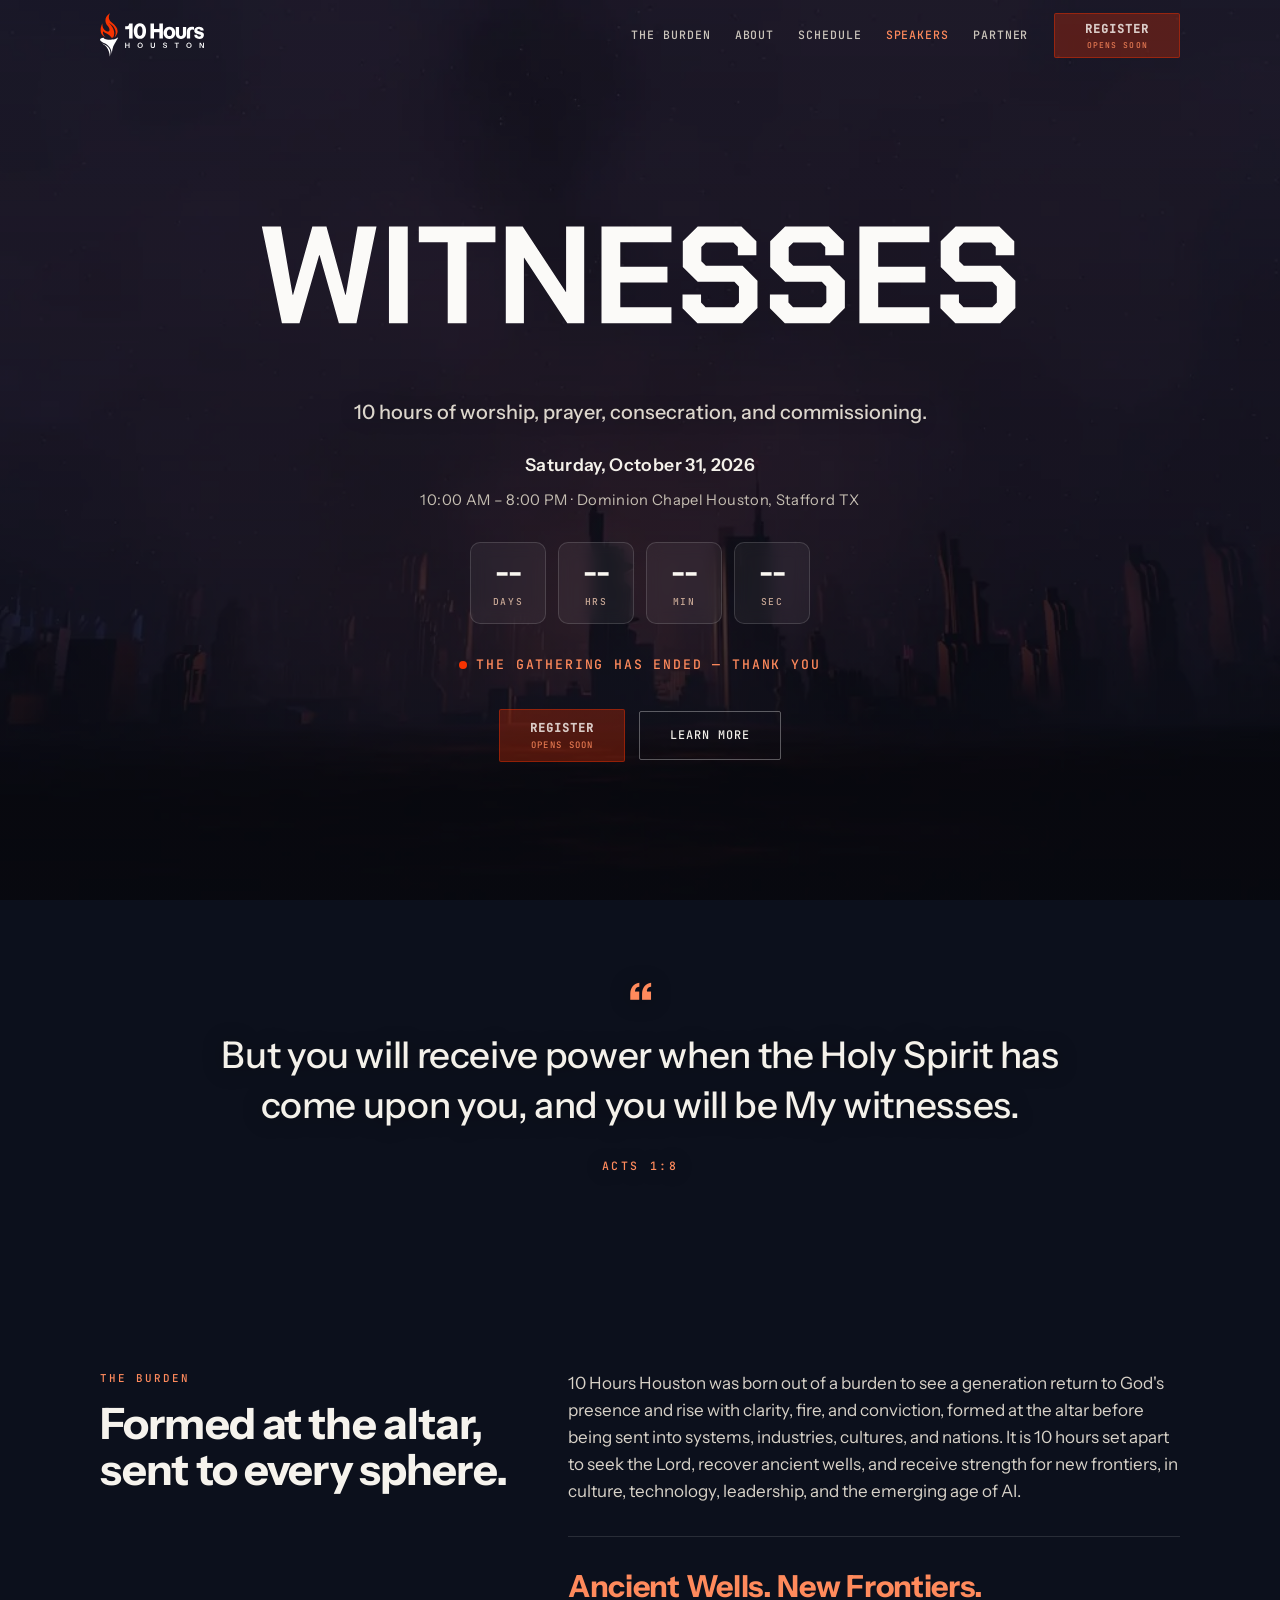
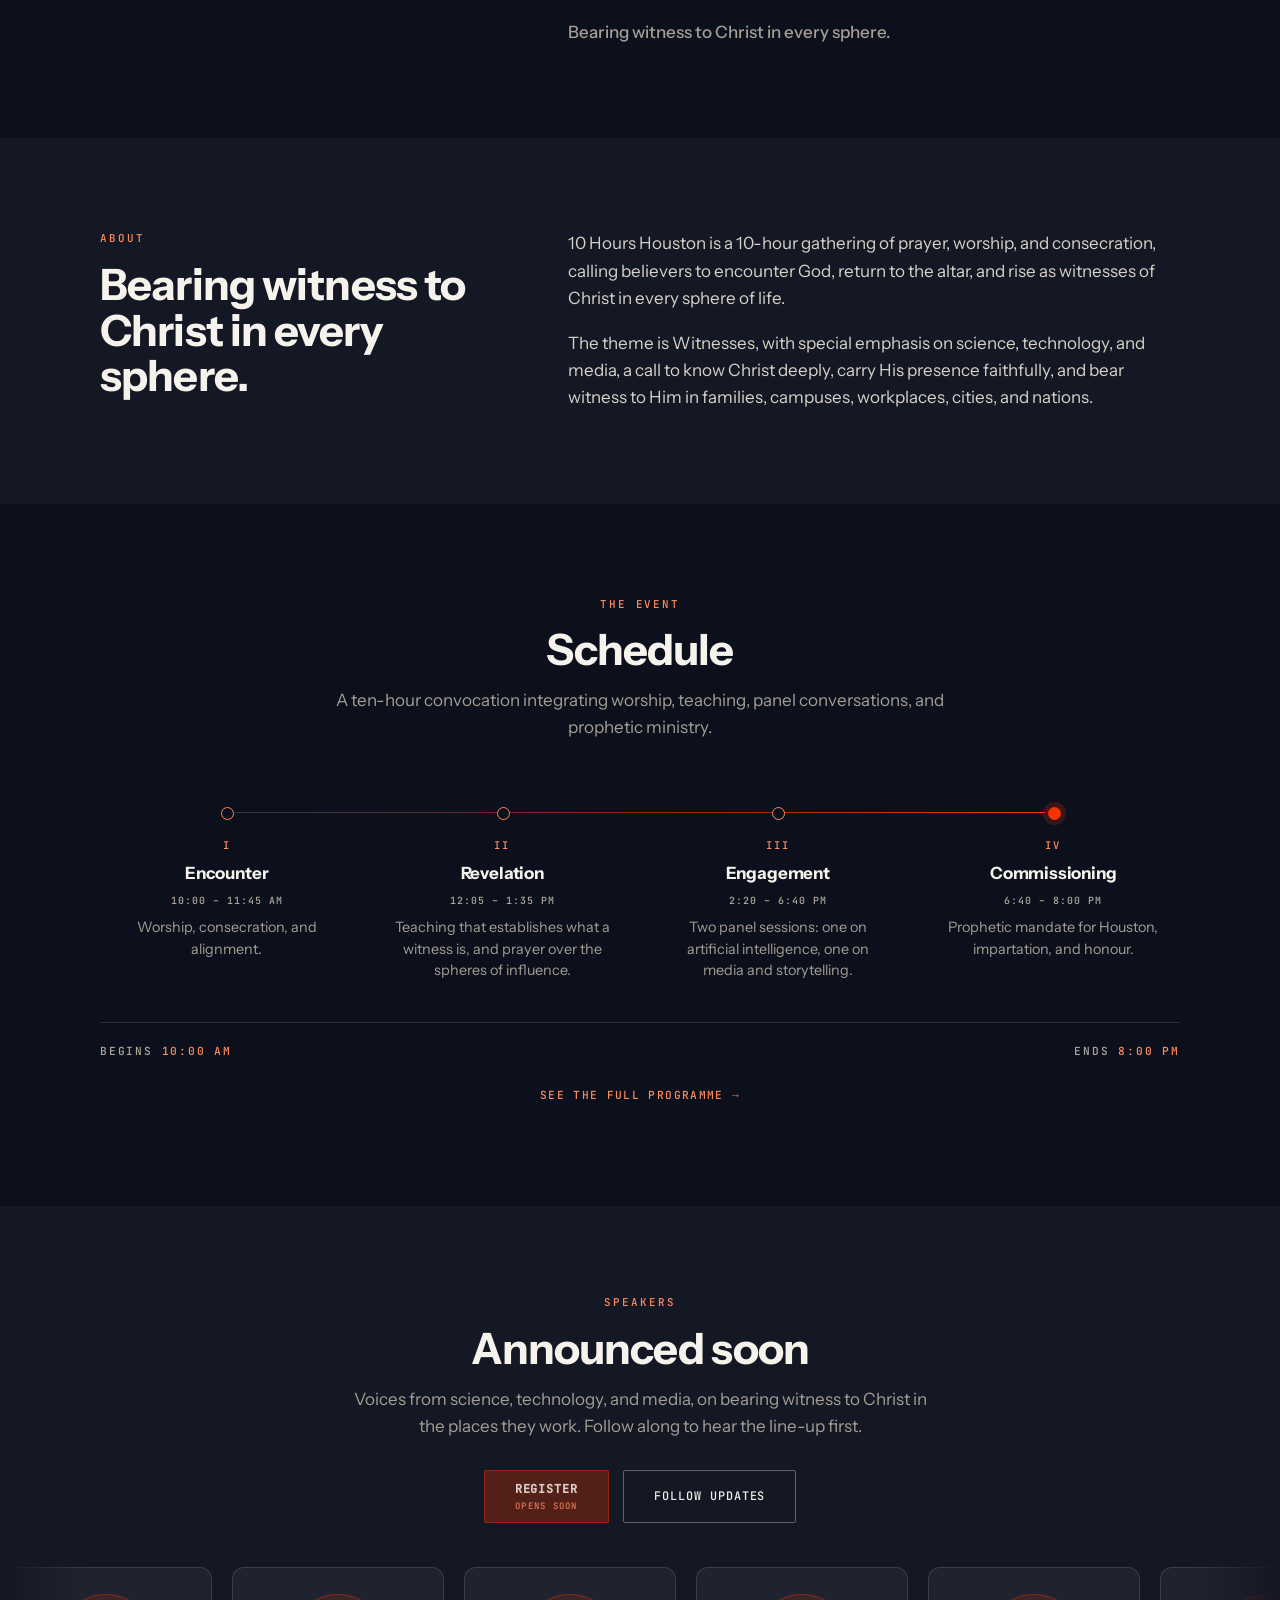
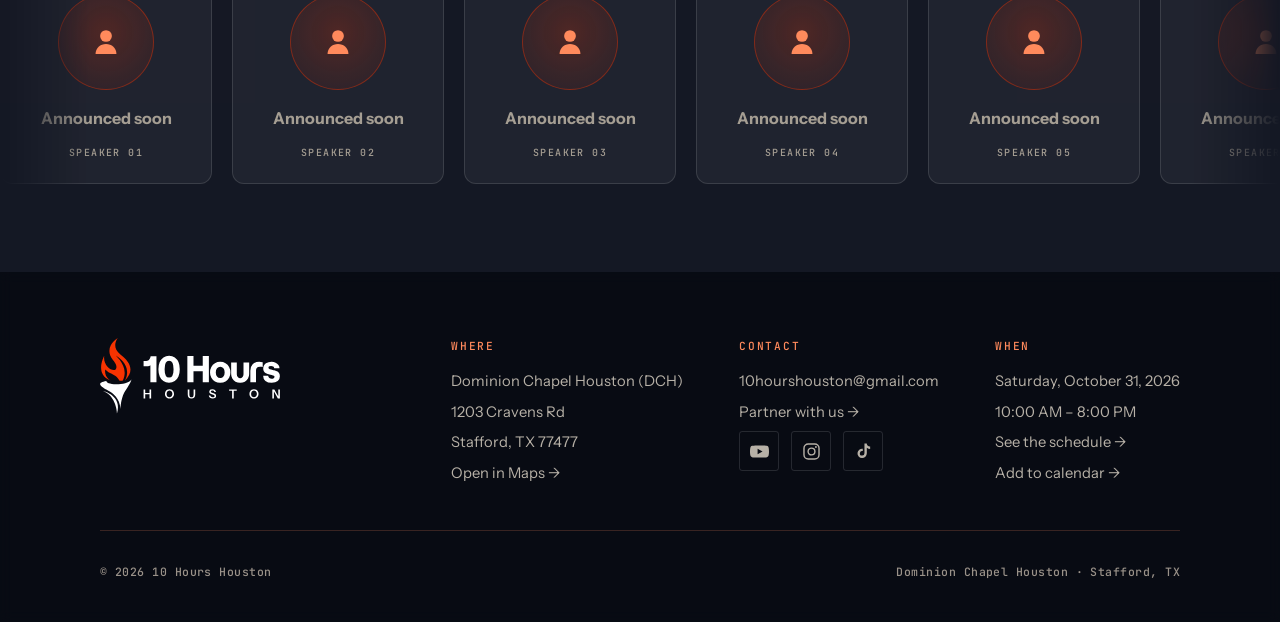
==== commit 37b3f2fa: "update" ====
--- a/index.html
+++ b/index.html
@@ -51,16 +51,15 @@
 <a class="skip" href="#main">Skip to content</a>
 
 <!-- REGISTRATION IS OFF
-     Registration has not opened yet, so every Register link is commented out and
-     the status portal reads "Opening Soon".
+     Registration has not opened yet, so the Register buttons are inert.
 
      To switch registration back on:
-       1. set  REGISTRATION_OPEN = true  in the script at the bottom of this file
-       2. search for  REGISTER LINK OFF  and uncomment each block
-          (nav bar, mobile drawer, hero, speakers here; also schedule.html)
-       3. uncomment the #register section further down this page
-       4. change the <meta name="description"> back to "Registration is open."
-       5. restore the JSON-LD "offers" block (see the note beside it)
+       1. search for  aria-disabled  and swap each inert Register button for the
+          real link (the exact markup sits in a comment directly above each one).
+          Four in this file, three in schedule.html
+       2. uncomment the #register section further down this page
+       3. change the <meta name="description"> back to "Registration is open."
+       4. restore the JSON-LD "offers" block (see the note beside it)
      Search this file for  luma.com  to find every remaining reference. -->
 
 <div class="site-bg" aria-hidden="true"></div>
@@ -77,12 +76,6 @@
     <g transform="translate(70.00,70.00)" fill="#FBFAF8">
       <path d="M5.0 0.0H32.4L49.400000000000006 98.8H50.2L78.0 0.0H98.4L125.60000000000001 98.8H126.4L143.4 0.0H170.8L141.8 140.0H116.4L88.60000000000001 41.599999999999994H87.80000000000001L59.400000000000006 140.0H34.0Z M188.8 0.0H216.0V140.0H188.8Z M273.8 23.0H232.0V0.0H342.8V23.0H301.0V140.0H273.8Z M357.8 0.0H382.2L444.6 95.0H445.0V0.0H471.20000000000005V140.0H446.8L384.40000000000003 45.19999999999999H384.0V140.0H357.8Z M496.20000000000005 0.0H597.4000000000001V23.0H523.4000000000001V58.39999999999999H591.6V81.0H523.4000000000001V117.0H597.4000000000001V140.0H496.20000000000005Z M613.4000000000001 118.4V98.4H640.2V110.2L646.8000000000001 116.8H688.2L695.0000000000001 110.0V86.8L688.4000000000001 80.19999999999999H635.4000000000001L613.8000000000001 58.599999999999994V21.599999999999994L635.4000000000001 0.0H698.6000000000001L720.2 21.599999999999994V41.8H693.4000000000001V29.799999999999997L686.8000000000001 23.19999999999999H647.2L640.6000000000001 29.799999999999997V50.39999999999999L647.2 57.0H700.2L721.8000000000001 78.6V118.0L699.8000000000001 140.0H635.0000000000001Z M739.8000000000001 118.4V98.4H766.6V110.2L773.2 116.8H814.6000000000001L821.4000000000001 110.0V86.8L814.8000000000001 80.19999999999999H761.8000000000001L740.2 58.599999999999994V21.599999999999994L761.8000000000001 0.0H825.0000000000001L846.6000000000001 21.599999999999994V41.8H819.8000000000001V29.799999999999997L813.2 23.19999999999999H773.6L767.0000000000001 29.799999999999997V50.39999999999999L773.6 57.0H826.6000000000001L848.2 78.6V118.0L826.2 140.0H761.4000000000001Z M869.2 0.0H970.4000000000001V23.0H896.4000000000001V58.39999999999999H964.6V81.0H896.4000000000001V117.0H970.4000000000001V140.0H869.2Z M986.4000000000001 118.4V98.4H1013.2V110.2L1019.8000000000001 116.8H1061.2L1068.0 110.0V86.8L1061.4 80.19999999999999H1008.4000000000001L986.8000000000001 58.599999999999994V21.599999999999994L1008.4000000000001 0.0H1071.6000000000001L1093.2 21.599999999999994V41.8H1066.4V29.799999999999997L1059.8000000000002 23.19999999999999H1020.2L1013.6000000000001 29.799999999999997V50.39999999999999L1020.2 57.0H1073.2L1094.8000000000002 78.6V118.0L1072.8000000000002 140.0H1008.0000000000001Z"/>
     </g>
-  </symbol>
-  <!-- torch mark on its own, for the hero and favicons -->
-  <symbol id="flame" viewBox="0 0 156.5 377.5337">
-    <path fill="#f73301" d="M95.1753,211.9315c-4.5762-16.16-29.03-29.3158-43.0441-35.894s-26.36-19.0195-26.36-19.0195c-6.8642,36.609,25.9313,54.9135,25.9313,54.9135C-30.668,181.8054,20.5273,88.3763,20.5273,88.3763,12.8051,141.86,66.0025,172.4624,78.3008,155.588s-13.4423-44.3311-13.4423-44.3311C12.5191,44.9032,88.3111,0,88.3111,0S52.4648,44.9032,101.2768,81.8934s72.4552,80.4635,23.2619,130.0381c0,0,44.2358-72.0739-50.3373-127.3687,0,0,73.9806,56.82,39.2783,127.3687h0a33.2041,33.2041,0,0,1-17.5443.199Z"/>
-    <path fill="#fff" d="M126.9234,262.8051c-20.2255,30.38-24.2867,70.9256-24.9614,91.5366-3.57-54.5268-39.537-81.5912-62.65-92.3716-20.08-9.3657-72.7959-37.4092-8.0527-47.618,0,0-.3393,10.24,27.2784,14.8683,27.6163,4.6443,83.7713.3856,97.956-22.2411C156.4935,206.9793,155.1815,220.33,126.9234,262.8051Z"/>
-    <path fill="#fff" d="M15.4414,264.5935s97.2815,22.7561,68.9841,112.94C84.4255,377.5337,83.1538,291.5535,15.4414,264.5935Z"/>
   </symbol>
   <symbol id="logo-dark" viewBox="0 0 898.152 377.5337">
     <path fill="#f73301" d="M95.1753,211.9315c-4.5762-16.16-29.03-29.3158-43.0441-35.894s-26.36-19.0195-26.36-19.0195c-6.8642,36.609,25.9313,54.9135,25.9313,54.9135C-30.668,181.8054,20.5273,88.3763,20.5273,88.3763,12.8051,141.86,66.0025,172.4624,78.3008,155.588s-13.4423-44.3311-13.4423-44.3311C12.5191,44.9032,88.3111,0,88.3111,0S52.4648,44.9032,101.2768,81.8934s72.4552,80.4635,23.2619,130.0381c0,0,44.2358-72.0739-50.3373-127.3687,0,0,73.9806,56.82,39.2783,127.3687h0a33.2041,33.2041,0,0,1-17.5443.199Z"/>
@@ -118,10 +111,10 @@
         <a href="#speakers">Speakers</a>
         <a href="/sponsors.html">Partner</a>
       </div>
-      <!-- REGISTER LINK OFF (nav bar). Delete this line and the one after it
-           to switch registration back on.
-      <a class="btn btn-primary nav-cta" href="https://luma.com/oe8cgk9v" target="_blank" rel="noopener">Register</a>
-           END REGISTER LINK OFF -->
+      <!-- Registration has not opened, so this button is deliberately inert.
+           To go live, swap it for:
+           <a class="btn btn-primary nav-cta" href="https://luma.com/oe8cgk9v" target="_blank" rel="noopener">Register</a> -->
+      <button class="btn btn-primary nav-cta" type="button" aria-disabled="true">Register<span class="btn-hint">Opens soon</span></button>
       <button class="burger" id="burger" type="button" aria-expanded="false" aria-controls="drawer" aria-label="Open menu">
         <span></span><span></span><span></span>
       </button>
@@ -136,29 +129,16 @@
   <a href="/schedule.html">Schedule</a>
   <a href="#speakers">Speakers</a>
   <a href="/sponsors.html">Partner With Us</a>
-  <!-- REGISTER LINK OFF (mobile drawer). Delete this line and the one after it
-       to switch registration back on.
-  <a class="btn btn-primary" href="https://luma.com/oe8cgk9v" target="_blank" rel="noopener">Register</a>
-       END REGISTER LINK OFF -->
+  <!-- Registration has not opened, so this button is deliberately inert.
+       To go live, swap it for:
+       <a class="btn btn-primary" href="https://luma.com/oe8cgk9v" target="_blank" rel="noopener">Register</a> -->
+  <button class="btn btn-primary" type="button" aria-disabled="true">Register<span class="btn-hint">Opens soon</span></button>
 </div>
 
 <main id="main">
 
   <header class="hero" id="top">
     <div class="hero-inner">
-      <!-- Status portal. Flips itself between three states from the event date:
-           open -> live -> ended. See the portal block in the script below. -->
-      <a class="portal is-soon" id="portal">
-        <span class="portal-sweep" aria-hidden="true"></span>
-        <span class="portal-rim" aria-hidden="true"></span>
-        <span class="portal-inner">
-          <span class="portal-disc" aria-hidden="true">
-            <svg class="portal-icon" viewBox="0 0 156.5 377.5337"><use href="#flame"></use></svg>
-          </span>
-          <span class="portal-title" id="portal-title">Opening Soon</span>
-          <span class="portal-sub" id="portal-sub">Registration opens soon</span>
-        </span>
-      </a>
       <h1 class="hero-title">
         <span class="sr-only">Witnesses</span>
         <svg class="hero-lockup" viewBox="0 0 1243.80 280.00" aria-hidden="true"
@@ -178,10 +158,10 @@
       <p class="sr-only" id="cd-sr"></p>
 
       <div class="cta-row">
-        <!-- REGISTER LINK OFF (hero). Delete this line and the one after it
-             to switch registration back on.
-        <a class="btn btn-primary" href="https://luma.com/oe8cgk9v" target="_blank" rel="noopener">Register</a>
-             END REGISTER LINK OFF -->
+        <!-- Registration has not opened, so this button is deliberately inert.
+             To go live, swap it for:
+             <a class="btn btn-primary" href="https://luma.com/oe8cgk9v" target="_blank" rel="noopener">Register</a> -->
+        <button class="btn btn-primary" type="button" aria-disabled="true">Register<span class="btn-hint">Opens soon</span></button>
         <a class="btn btn-ghost" href="#about">Learn more</a>
       </div>
     </div>
@@ -255,10 +235,10 @@
       <h2 class="h2" id="sp-h">Announced soon</h2>
       <p>Voices from science, technology, and media, on bearing witness to Christ in the places they work. Follow along to hear the line-up first.</p>
       <div class="pl-actions">
-        <!-- REGISTER LINK OFF (speakers). Delete this line and the one after it
-             to switch registration back on.
-        <a class="btn btn-primary" href="https://luma.com/oe8cgk9v" target="_blank" rel="noopener">Register</a>
-             END REGISTER LINK OFF -->
+        <!-- Registration has not opened, so this button is deliberately inert.
+             To go live, swap it for:
+             <a class="btn btn-primary" href="https://luma.com/oe8cgk9v" target="_blank" rel="noopener">Register</a> -->
+        <button class="btn btn-primary" type="button" aria-disabled="true">Register<span class="btn-hint">Opens soon</span></button>
         <a class="btn btn-ghost" href="https://www.instagram.com/10hourshouston" target="_blank" rel="noopener">Follow updates</a>
       </div>
     </div>
@@ -554,11 +534,6 @@
 
   /* ---- countdown ----
      Oct 31 2026 is still CDT (US DST ends Nov 1 2026), so the offset is -05:00. */
-  // Flip to true when registration opens. Also uncomment the REGISTER LINK OFF
-  // blocks and the #register section; see the note at the top of <body>.
-  var REGISTRATION_OPEN = false;
-  var REGISTER_URL = 'https://luma.com/oe8cgk9v';
-
   var target = new Date('2026-10-31T10:00:00-05:00').getTime();
   var ends   = new Date('2026-10-31T20:00:00-05:00').getTime();
   var box    = document.getElementById('countdown');
@@ -571,40 +546,6 @@
 
   function pad(n) { return (n < 10 ? '0' : '') + n; }
 
-  var portal      = document.getElementById('portal');
-  var portalTitle = document.getElementById('portal-title');
-  var portalSub   = document.getElementById('portal-sub');
-
-  function setPortal(state, title, sub) {
-    if (!portal) return;
-    if (portal.dataset.state === state) return;   // only touch the DOM on a change
-    portal.dataset.state = state;
-    portalTitle.textContent = title;
-    portalSub.textContent = sub;
-    portal.classList.toggle('is-soon', state === 'soon');
-    portal.classList.toggle('is-live', state === 'live');
-    portal.classList.toggle('is-closed', state === 'closed');
-    if (state === 'open' || state === 'live') {
-      portal.setAttribute('href', REGISTER_URL);
-      portal.setAttribute('target', '_blank');
-      portal.setAttribute('rel', 'noopener');
-      portal.removeAttribute('role');
-    } else if (state === 'soon') {
-      // nothing to link to yet, so it stays a plain status badge
-      portal.removeAttribute('href');
-      portal.removeAttribute('target');
-      portal.removeAttribute('rel');
-      portal.setAttribute('role', 'status');
-    }
-    if (state === 'closed') {
-      // no longer a destination: drop the link so it is not focusable or clickable
-      portal.removeAttribute('href');
-      portal.removeAttribute('target');
-      portal.removeAttribute('rel');
-      portal.setAttribute('role', 'status');
-    }
-  }
-
   function show(message) {
     box.hidden = true;
     liveTx.textContent = message;
@@ -615,16 +556,8 @@
 
   function tick() {
     var now = Date.now();
-    if (now >= ends) {
-      setPortal('closed', 'Portal Closed', 'The gathering has ended');
-      show('The gathering has ended \u2014 thank you'); return;
-    }
-    if (now >= target) {
-      setPortal('live', 'Doors Open', 'Happening now');
-      show('Happening now'); return;
-    }
-    if (REGISTRATION_OPEN) setPortal('open', 'Portal Open', 'Registration is open');
-    else                   setPortal('soon', 'Opening Soon', 'Registration opens soon');
+    if (now >= ends) { show('The gathering has ended \u2014 thank you'); return; }
+    if (now >= target) { show('Happening now'); return; }
 
     var x = target - now;
     var d = Math.floor(x / 86400000);
--- a/assets/site.css
+++ b/assets/site.css
@@ -95,6 +95,21 @@
   /* Dark ink on the brand orange = 4.91:1 (AA). White on this orange is only 3.87:1 and fails. */
   .btn-primary{background:var(--accent); color:#0c101c; border-color:var(--accent); font-weight:700}
   .btn-primary:hover{background:var(--accent-soft); border-color:var(--accent-soft); transform:translateY(-1px)}
+
+  /* Inert Register button: visible, obviously unavailable, not clickable.
+     Fill and text land at 9.0:1 so it stays legible rather than mushy. */
+  .btn[aria-disabled="true"]{
+    flex-direction:column; gap:3px; cursor:not-allowed;
+    background:rgba(247,51,1,.28); border-color:rgba(247,51,1,.4);
+    color:rgba(251,248,242,.8); font-weight:700;
+    padding-top:10px; padding-bottom:10px}
+  .btn[aria-disabled="true"]:hover{transform:none;
+    background:rgba(247,51,1,.28); border-color:rgba(247,51,1,.4);
+    color:rgba(251,248,242,.8)}
+  .btn-hint{font-size:.56rem; font-weight:500; letter-spacing:.14em;
+            color:rgba(255,138,92,.85); text-transform:uppercase}
+  .nav-cta[aria-disabled="true"]{padding-top:7px; padding-bottom:7px}
+  .nav-cta .btn-hint{font-size:.5rem}
   .btn-ghost{border-color:rgba(255,255,255,.32); color:#f2efe9; background:transparent}
   .btn-ghost:hover{border-color:var(--accent); color:var(--accent-soft)}
 
@@ -129,85 +144,6 @@
   @keyframes beat{0%{box-shadow:0 0 0 0 rgba(247,51,1,.5)}70%{box-shadow:0 0 0 9px rgba(247,51,1,0)}100%{box-shadow:0 0 0 0 rgba(247,51,1,0)}}
 
   .cta-row{margin-top:34px; display:flex; gap:14px; justify-content:center; align-items:center; flex-wrap:wrap}
-
-
-  /* ---------- STATUS PORTAL ---------- */
-  .portal{position:relative; display:grid; place-items:center; margin:0 auto 32px;
-          width:clamp(196px,42vw,246px); aspect-ratio:1; border-radius:50%;
-          text-decoration:none; color:inherit; isolation:isolate;
-          background:radial-gradient(circle at 50% 42%, rgba(247,51,1,.14), rgba(9,11,19,.72) 70%);
-          box-shadow:0 0 0 1px rgba(247,51,1,.42), 0 0 44px rgba(247,51,1,.24),
-                     inset 0 0 40px rgba(247,51,1,.10);
-          transition:box-shadow .3s ease, transform .3s ease}
-  .portal:hover{transform:translateY(-2px);
-    box-shadow:0 0 0 1px rgba(247,51,1,.7), 0 0 62px rgba(247,51,1,.38),
-               inset 0 0 46px rgba(247,51,1,.16)}
-  /* concentric rim, offset from the glow edge */
-  .portal-rim{position:absolute; inset:11px; border-radius:50%;
-              border:1px solid rgba(247,51,1,.28); pointer-events:none}
-  /* slow sweep so the ring reads as active rather than static */
-  .portal-sweep{position:absolute; inset:-3px; border-radius:50%; pointer-events:none;
-                border:1px dashed rgba(247,51,1,.34);
-                animation:portalspin 26s linear infinite}
-  @keyframes portalspin{to{transform:rotate(360deg)}}
-  .portal-inner{display:flex; flex-direction:column; align-items:center; justify-content:center;
-                text-align:center; padding:0 15px}
-  .portal-disc{width:clamp(42px,9vw,52px); aspect-ratio:1; border-radius:50%; display:grid;
-               place-items:center; margin-bottom:14px;
-               background:radial-gradient(circle at 50% 40%, rgba(247,51,1,.26), rgba(247,51,1,.05));
-               border:1px solid rgba(247,51,1,.42)}
-  /* the torch rolls like a coin: rotateY keeps it upright rather than tumbling
-     upside down, which a flat 360deg spin would do to the flame */
-  .portal-disc{perspective:420px}
-  .portal-icon{width:56%; height:auto; display:block; transform-style:preserve-3d;
-               animation:torchroll 7s linear infinite}
-  @keyframes torchroll{to{transform:rotateY(360deg)}}
-  .portal-title{font-weight:700; font-size:clamp(.98rem,2.3vw,1.14rem); line-height:1.12;
-                letter-spacing:.02em; word-spacing:.14em; text-transform:uppercase; color:#fbf8f2}
-  .portal-sub{margin-top:9px; font-family:var(--f-mono); font-size:clamp(.5rem,1.3vw,.58rem);
-              letter-spacing:.14em; text-transform:uppercase; color:var(--accent-soft);
-              line-height:1.5; text-wrap:balance}
-
-  /* opening soon: present but not yet an invitation */
-  .portal.is-soon{cursor:default;
-    box-shadow:0 0 0 1px rgba(247,51,1,.26), 0 0 30px rgba(247,51,1,.13),
-               inset 0 0 34px rgba(247,51,1,.06)}
-  .portal.is-soon:hover{transform:none;
-    box-shadow:0 0 0 1px rgba(247,51,1,.26), 0 0 30px rgba(247,51,1,.13),
-               inset 0 0 34px rgba(247,51,1,.06)}
-  .portal.is-soon .portal-rim{border-color:rgba(247,51,1,.2)}
-  .portal.is-soon .portal-sweep{border-color:rgba(247,51,1,.22)}
-  .portal.is-soon .portal-sub{color:#c2b6a9}
-
-  /* live: same shape, more urgency */
-  .portal.is-live{box-shadow:0 0 0 1px rgba(247,51,1,.8), 0 0 60px rgba(247,51,1,.4),
-                             inset 0 0 46px rgba(247,51,1,.18);
-                  animation:portalbeat 2.6s ease-in-out infinite}
-  @keyframes portalbeat{0%,100%{box-shadow:0 0 0 1px rgba(247,51,1,.8), 0 0 48px rgba(247,51,1,.3),
-                                           inset 0 0 42px rgba(247,51,1,.16)}
-                        50%{box-shadow:0 0 0 1px rgba(247,51,1,1), 0 0 76px rgba(247,51,1,.5),
-                                       inset 0 0 52px rgba(247,51,1,.24)}}
-
-  /* ended: drained of colour, no glow, not interactive */
-  .portal.is-closed{cursor:default;
-    background:radial-gradient(circle at 50% 42%, rgba(255,255,255,.05), rgba(9,11,19,.75) 70%);
-    box-shadow:0 0 0 1px rgba(255,255,255,.16), inset 0 0 34px rgba(255,255,255,.04);
-    animation:none}
-  .portal.is-closed:hover{transform:none;
-    box-shadow:0 0 0 1px rgba(255,255,255,.16), inset 0 0 34px rgba(255,255,255,.04)}
-  .portal.is-closed .portal-rim{border-color:rgba(255,255,255,.14)}
-  .portal.is-closed .portal-sweep{border-color:rgba(255,255,255,.12); animation-duration:60s}
-  .portal.is-closed .portal-disc{border-color:rgba(255,255,255,.18);
-    background:radial-gradient(circle at 50% 40%, rgba(255,255,255,.07), rgba(255,255,255,.02))}
-  .portal.is-closed .portal-icon{filter:grayscale(1); opacity:.55}
-  .portal.is-closed .portal-title{color:#cfc9bf}
-  .portal.is-closed .portal-sub{color:#8f887e}
-
-  @media (prefers-reduced-motion: reduce){
-    .portal-sweep{animation:none}
-    .portal-icon{animation:none}
-    .portal.is-live{animation:none}
-  }
 
 
   /* ---------- SECTIONS ---------- */
--- a/assets/site.css
+++ b/assets/site.css
@@ -95,6 +95,21 @@
   /* Dark ink on the brand orange = 4.91:1 (AA). White on this orange is only 3.87:1 and fails. */
   .btn-primary{background:var(--accent); color:#0c101c; border-color:var(--accent); font-weight:700}
   .btn-primary:hover{background:var(--accent-soft); border-color:var(--accent-soft); transform:translateY(-1px)}
+
+  /* Inert Register button: visible, obviously unavailable, not clickable.
+     Fill and text land at 9.0:1 so it stays legible rather than mushy. */
+  .btn[aria-disabled="true"]{
+    flex-direction:column; gap:3px; cursor:not-allowed;
+    background:rgba(247,51,1,.28); border-color:rgba(247,51,1,.4);
+    color:rgba(251,248,242,.8); font-weight:700;
+    padding-top:10px; padding-bottom:10px}
+  .btn[aria-disabled="true"]:hover{transform:none;
+    background:rgba(247,51,1,.28); border-color:rgba(247,51,1,.4);
+    color:rgba(251,248,242,.8)}
+  .btn-hint{font-size:.56rem; font-weight:500; letter-spacing:.14em;
+            color:rgba(255,138,92,.85); text-transform:uppercase}
+  .nav-cta[aria-disabled="true"]{padding-top:7px; padding-bottom:7px}
+  .nav-cta .btn-hint{font-size:.5rem}
   .btn-ghost{border-color:rgba(255,255,255,.32); color:#f2efe9; background:transparent}
   .btn-ghost:hover{border-color:var(--accent); color:var(--accent-soft)}
 
@@ -129,85 +144,6 @@
   @keyframes beat{0%{box-shadow:0 0 0 0 rgba(247,51,1,.5)}70%{box-shadow:0 0 0 9px rgba(247,51,1,0)}100%{box-shadow:0 0 0 0 rgba(247,51,1,0)}}
 
   .cta-row{margin-top:34px; display:flex; gap:14px; justify-content:center; align-items:center; flex-wrap:wrap}
-
-
-  /* ---------- STATUS PORTAL ---------- */
-  .portal{position:relative; display:grid; place-items:center; margin:0 auto 32px;
-          width:clamp(196px,42vw,246px); aspect-ratio:1; border-radius:50%;
-          text-decoration:none; color:inherit; isolation:isolate;
-          background:radial-gradient(circle at 50% 42%, rgba(247,51,1,.14), rgba(9,11,19,.72) 70%);
-          box-shadow:0 0 0 1px rgba(247,51,1,.42), 0 0 44px rgba(247,51,1,.24),
-                     inset 0 0 40px rgba(247,51,1,.10);
-          transition:box-shadow .3s ease, transform .3s ease}
-  .portal:hover{transform:translateY(-2px);
-    box-shadow:0 0 0 1px rgba(247,51,1,.7), 0 0 62px rgba(247,51,1,.38),
-               inset 0 0 46px rgba(247,51,1,.16)}
-  /* concentric rim, offset from the glow edge */
-  .portal-rim{position:absolute; inset:11px; border-radius:50%;
-              border:1px solid rgba(247,51,1,.28); pointer-events:none}
-  /* slow sweep so the ring reads as active rather than static */
-  .portal-sweep{position:absolute; inset:-3px; border-radius:50%; pointer-events:none;
-                border:1px dashed rgba(247,51,1,.34);
-                animation:portalspin 26s linear infinite}
-  @keyframes portalspin{to{transform:rotate(360deg)}}
-  .portal-inner{display:flex; flex-direction:column; align-items:center; justify-content:center;
-                text-align:center; padding:0 15px}
-  .portal-disc{width:clamp(42px,9vw,52px); aspect-ratio:1; border-radius:50%; display:grid;
-               place-items:center; margin-bottom:14px;
-               background:radial-gradient(circle at 50% 40%, rgba(247,51,1,.26), rgba(247,51,1,.05));
-               border:1px solid rgba(247,51,1,.42)}
-  /* the torch rolls like a coin: rotateY keeps it upright rather than tumbling
-     upside down, which a flat 360deg spin would do to the flame */
-  .portal-disc{perspective:420px}
-  .portal-icon{width:56%; height:auto; display:block; transform-style:preserve-3d;
-               animation:torchroll 7s linear infinite}
-  @keyframes torchroll{to{transform:rotateY(360deg)}}
-  .portal-title{font-weight:700; font-size:clamp(.98rem,2.3vw,1.14rem); line-height:1.12;
-                letter-spacing:.02em; word-spacing:.14em; text-transform:uppercase; color:#fbf8f2}
-  .portal-sub{margin-top:9px; font-family:var(--f-mono); font-size:clamp(.5rem,1.3vw,.58rem);
-              letter-spacing:.14em; text-transform:uppercase; color:var(--accent-soft);
-              line-height:1.5; text-wrap:balance}
-
-  /* opening soon: present but not yet an invitation */
-  .portal.is-soon{cursor:default;
-    box-shadow:0 0 0 1px rgba(247,51,1,.26), 0 0 30px rgba(247,51,1,.13),
-               inset 0 0 34px rgba(247,51,1,.06)}
-  .portal.is-soon:hover{transform:none;
-    box-shadow:0 0 0 1px rgba(247,51,1,.26), 0 0 30px rgba(247,51,1,.13),
-               inset 0 0 34px rgba(247,51,1,.06)}
-  .portal.is-soon .portal-rim{border-color:rgba(247,51,1,.2)}
-  .portal.is-soon .portal-sweep{border-color:rgba(247,51,1,.22)}
-  .portal.is-soon .portal-sub{color:#c2b6a9}
-
-  /* live: same shape, more urgency */
-  .portal.is-live{box-shadow:0 0 0 1px rgba(247,51,1,.8), 0 0 60px rgba(247,51,1,.4),
-                             inset 0 0 46px rgba(247,51,1,.18);
-                  animation:portalbeat 2.6s ease-in-out infinite}
-  @keyframes portalbeat{0%,100%{box-shadow:0 0 0 1px rgba(247,51,1,.8), 0 0 48px rgba(247,51,1,.3),
-                                           inset 0 0 42px rgba(247,51,1,.16)}
-                        50%{box-shadow:0 0 0 1px rgba(247,51,1,1), 0 0 76px rgba(247,51,1,.5),
-                                       inset 0 0 52px rgba(247,51,1,.24)}}
-
-  /* ended: drained of colour, no glow, not interactive */
-  .portal.is-closed{cursor:default;
-    background:radial-gradient(circle at 50% 42%, rgba(255,255,255,.05), rgba(9,11,19,.75) 70%);
-    box-shadow:0 0 0 1px rgba(255,255,255,.16), inset 0 0 34px rgba(255,255,255,.04);
-    animation:none}
-  .portal.is-closed:hover{transform:none;
-    box-shadow:0 0 0 1px rgba(255,255,255,.16), inset 0 0 34px rgba(255,255,255,.04)}
-  .portal.is-closed .portal-rim{border-color:rgba(255,255,255,.14)}
-  .portal.is-closed .portal-sweep{border-color:rgba(255,255,255,.12); animation-duration:60s}
-  .portal.is-closed .portal-disc{border-color:rgba(255,255,255,.18);
-    background:radial-gradient(circle at 50% 40%, rgba(255,255,255,.07), rgba(255,255,255,.02))}
-  .portal.is-closed .portal-icon{filter:grayscale(1); opacity:.55}
-  .portal.is-closed .portal-title{color:#cfc9bf}
-  .portal.is-closed .portal-sub{color:#8f887e}
-
-  @media (prefers-reduced-motion: reduce){
-    .portal-sweep{animation:none}
-    .portal-icon{animation:none}
-    .portal.is-live{animation:none}
-  }
 
 
   /* ---------- SECTIONS ---------- */
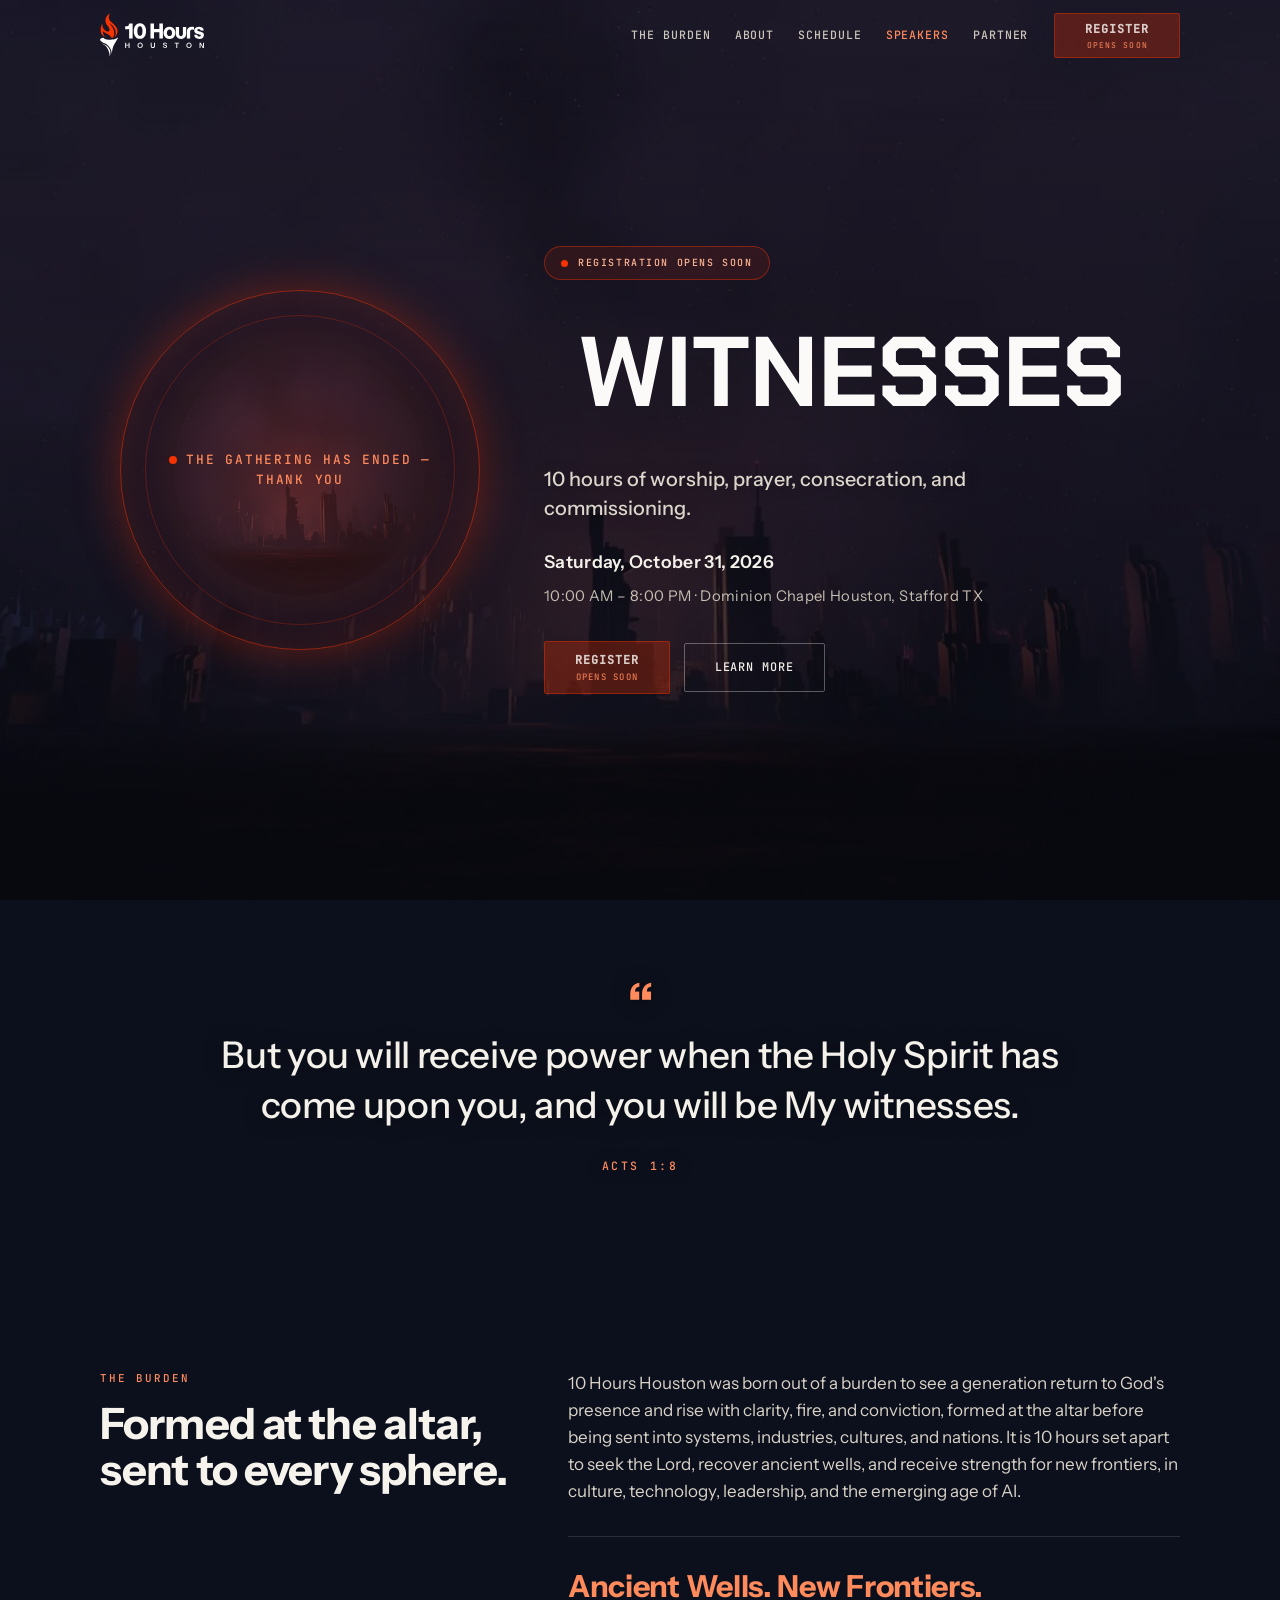
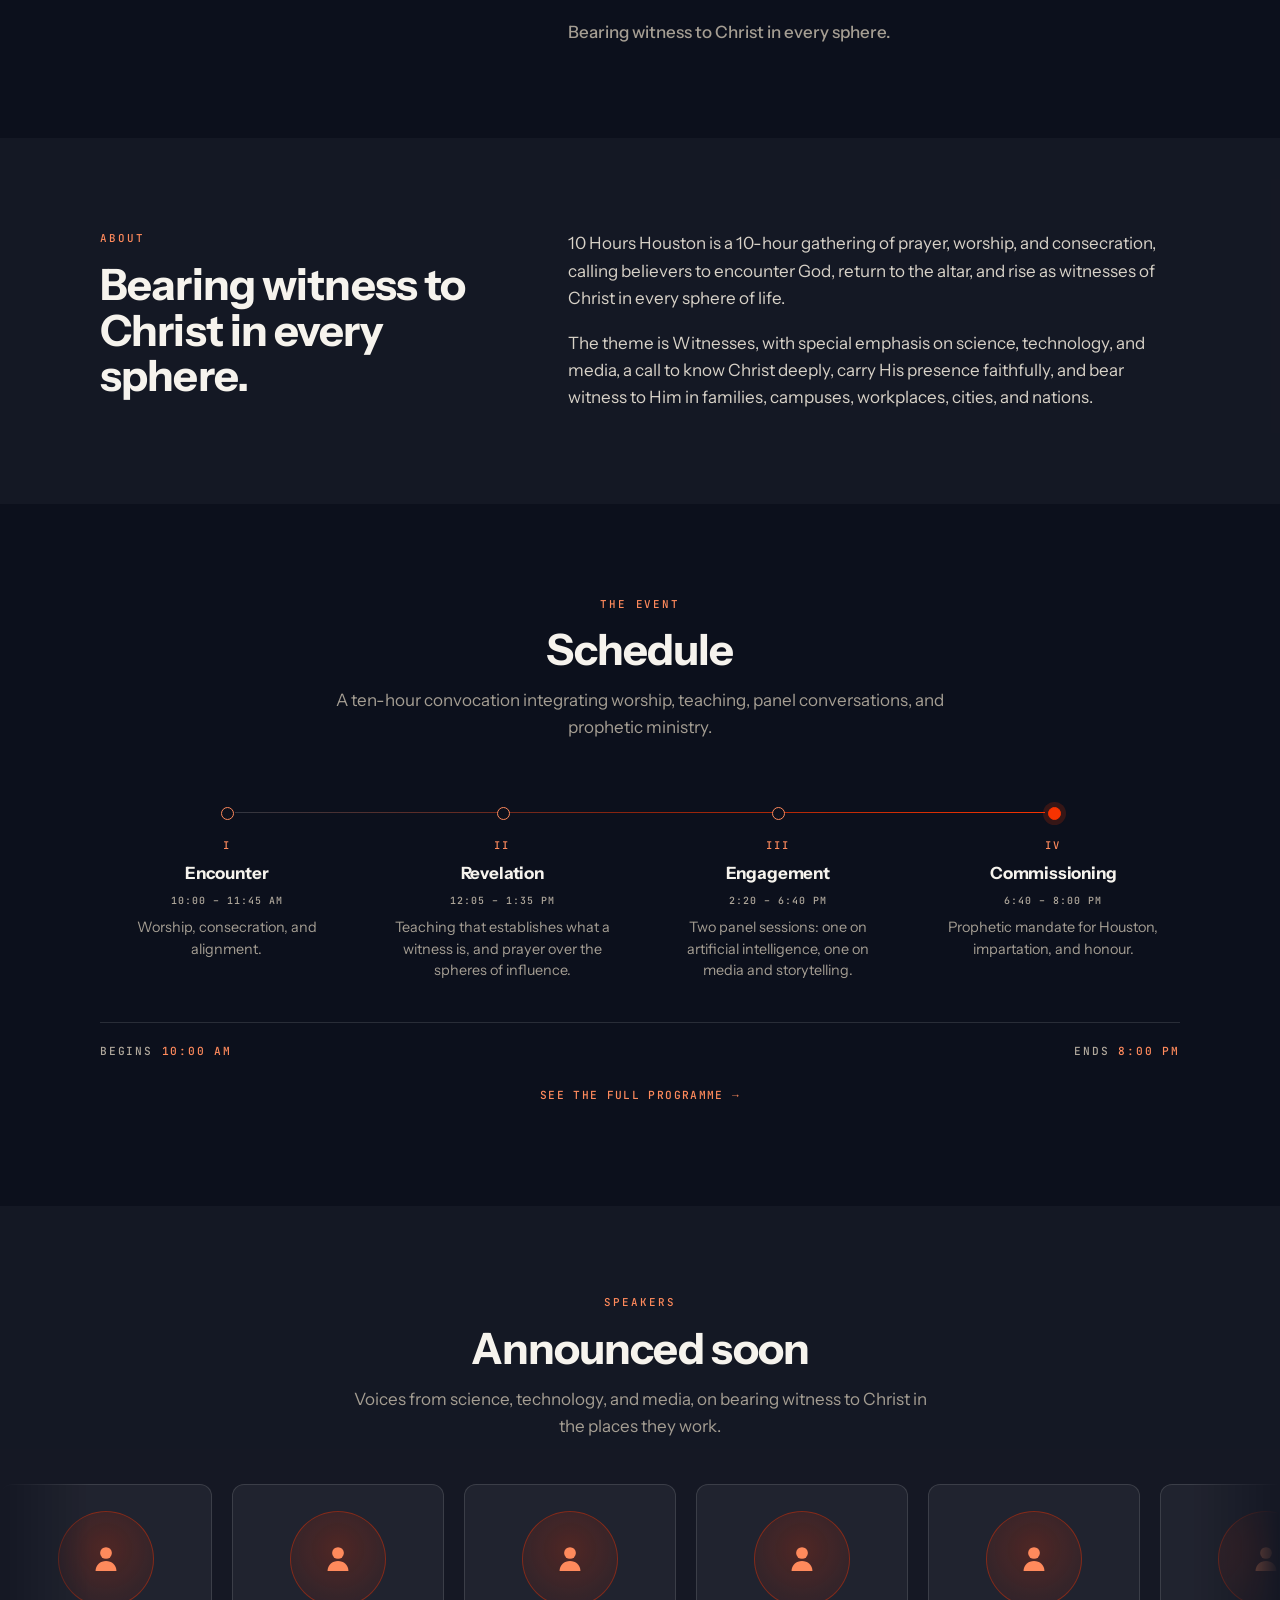
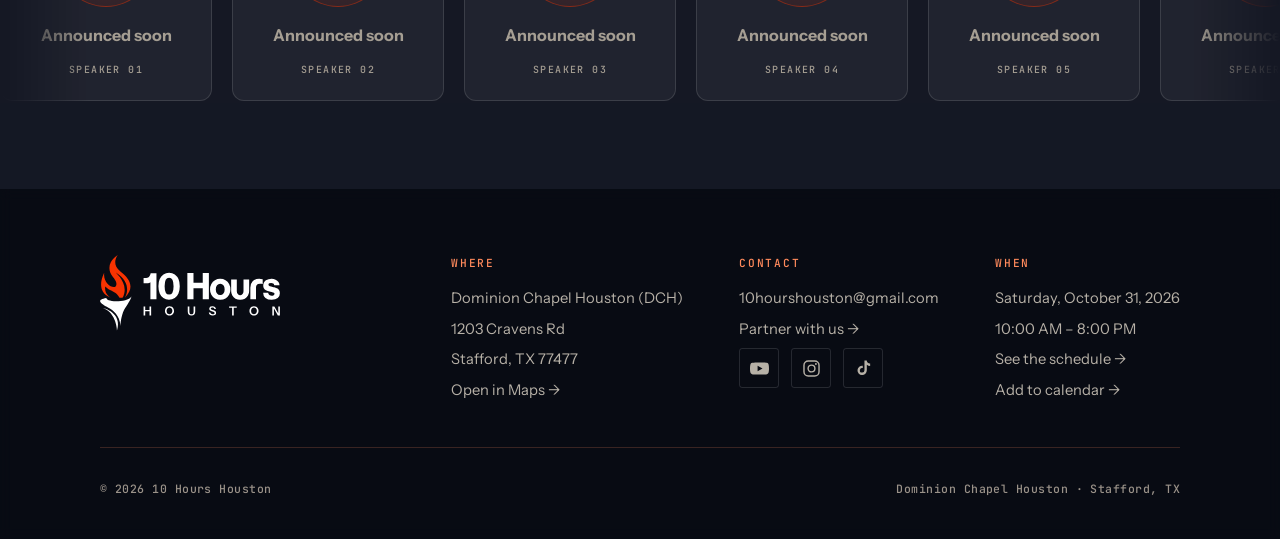
==== commit 1f732c41: "update" ====
--- a/index.html
+++ b/index.html
@@ -56,7 +56,7 @@
      To switch registration back on:
        1. search for  aria-disabled  and swap each inert Register button for the
           real link (the exact markup sits in a comment directly above each one).
-          Four in this file, three in schedule.html
+          Three in this file, three in schedule.html
        2. uncomment the #register section further down this page
        3. change the <meta name="description"> back to "Registration is open."
        4. restore the JSON-LD "offers" block (see the note beside it)
@@ -139,31 +139,48 @@
 
   <header class="hero" id="top">
     <div class="hero-inner">
-      <h1 class="hero-title">
-        <span class="sr-only">Witnesses</span>
-        <svg class="hero-lockup" viewBox="0 0 1243.80 280.00" aria-hidden="true"
-             focusable="false"><use href="#witnesses-lockup"></use></svg>
-      </h1>
-      <p class="hero-sub">10 hours of worship, prayer, consecration, and commissioning.</p>
-      <p class="meta">Saturday, October 31, 2026
-        <span class="sub">10:00 AM &ndash; 8:00 PM &middot; Dominion Chapel Houston, Stafford TX</span></p>
-
-      <div class="countdown" id="countdown" aria-hidden="true">
-        <div class="cd-item"><span class="cd-num" id="cd-d">--</span><span class="cd-lab">Days</span></div>
-        <div class="cd-item"><span class="cd-num" id="cd-h">--</span><span class="cd-lab">Hrs</span></div>
-        <div class="cd-item"><span class="cd-num" id="cd-m">--</span><span class="cd-lab">Min</span></div>
-        <div class="cd-item"><span class="cd-num" id="cd-s">--</span><span class="cd-lab">Sec</span></div>
-      </div>
-      <p class="cd-live" id="cd-live" hidden><span class="dot"></span><span id="cd-live-text"></span></p>
+      <div class="hero-grid">
+
+        <div class="hero-copy">
+          <p class="pill"><span class="pill-dot" aria-hidden="true"></span>Registration opens soon</p>
+          <h1 class="hero-title">
+            <span class="sr-only">Witnesses</span>
+            <svg class="hero-lockup" viewBox="0 0 1243.80 280.00" aria-hidden="true"
+                 focusable="false"><use href="#witnesses-lockup"></use></svg>
+          </h1>
+          <p class="hero-sub">10 hours of worship, prayer, consecration, and commissioning.</p>
+          <p class="meta">Saturday, October 31, 2026
+            <span class="sub">10:00 AM &ndash; 8:00 PM &middot; Dominion Chapel Houston, Stafford TX</span></p>
+          <div class="cta-row">
+            <!-- Registration has not opened, so this button is deliberately inert.
+                 To go live, swap it for:
+                 <a class="btn btn-primary" href="https://luma.com/oe8cgk9v" target="_blank" rel="noopener">Register</a> -->
+            <button class="btn btn-primary" type="button" aria-disabled="true">Register<span class="btn-hint">Opens soon</span></button>
+            <a class="btn btn-ghost" href="#about">Learn more</a>
+          </div>
+        </div>
+
+        <!-- Countdown dial. Sits left of the title on wide screens, below it on
+             narrow ones. The numbers are aria-hidden; #cd-sr carries a quiet
+             text equivalent so a screen reader is not read a ticking clock. -->
+        <div class="dial">
+          <span class="dial-glow" aria-hidden="true"></span>
+          <span class="dial-ring" aria-hidden="true"></span>
+          <span class="dial-ring dial-ring--2" aria-hidden="true"></span>
+          <span class="dial-photo" aria-hidden="true"></span>
+          <div class="dial-face">
+            <div class="dial-count" id="countdown" aria-hidden="true">
+              <span class="dial-eyebrow">Doors open in</span>
+              <span class="dial-num" id="cd-d">--</span>
+              <span class="dial-unit">Days</span>
+              <span class="dial-clock"><span id="cd-h">--</span>:<span id="cd-m">--</span>:<span id="cd-s">--</span></span>
+            </div>
+            <p class="dial-live" id="cd-live" hidden><span class="dot" aria-hidden="true"></span><span id="cd-live-text"></span></p>
+          </div>
+        </div>
+
+      </div>
       <p class="sr-only" id="cd-sr"></p>
-
-      <div class="cta-row">
-        <!-- Registration has not opened, so this button is deliberately inert.
-             To go live, swap it for:
-             <a class="btn btn-primary" href="https://luma.com/oe8cgk9v" target="_blank" rel="noopener">Register</a> -->
-        <button class="btn btn-primary" type="button" aria-disabled="true">Register<span class="btn-hint">Opens soon</span></button>
-        <a class="btn btn-ghost" href="#about">Learn more</a>
-      </div>
     </div>
   </header>
 
@@ -233,14 +250,7 @@
     <div class="inner reveal">
       <span class="eyebrow">Speakers</span>
       <h2 class="h2" id="sp-h">Announced soon</h2>
-      <p>Voices from science, technology, and media, on bearing witness to Christ in the places they work. Follow along to hear the line-up first.</p>
-      <div class="pl-actions">
-        <!-- Registration has not opened, so this button is deliberately inert.
-             To go live, swap it for:
-             <a class="btn btn-primary" href="https://luma.com/oe8cgk9v" target="_blank" rel="noopener">Register</a> -->
-        <button class="btn btn-primary" type="button" aria-disabled="true">Register<span class="btn-hint">Opens soon</span></button>
-        <a class="btn btn-ghost" href="https://www.instagram.com/10hourshouston" target="_blank" rel="noopener">Follow updates</a>
-      </div>
+      <p>Voices from science, technology, and media, on bearing witness to Christ in the places they work.</p>
     </div>
   </div>
   <!-- Sliding speaker rail. Each slot is a placeholder until the line-up is set:
--- a/assets/site.css
+++ b/assets/site.css
@@ -115,7 +115,7 @@
 
   /* ---------- HERO ---------- */
   .hero{position:relative; min-height:100svh; display:flex; align-items:center;
-        padding:calc(var(--nav-h) + 54px) 0 84px; text-align:center; color:#f2efe9}
+        padding:calc(var(--nav-h) + 54px) 0 84px; color:#f2efe9}
   .hero-inner{position:relative; z-index:2; width:min(1040px,92vw); margin:0 auto}
     /* The wordmark is artwork, not type. The brand spec forbids shadows, glows and
      outlines on it, so no text-shadow/filter here. This is the Wordmark-Only
@@ -125,25 +125,60 @@
   /* Fluid across every width. 92vw keeps it edge-to-edge on phones, 860px caps
      it on desktop. Artwork is 88.8% of the box; the rest is the spec's built-in
      clear space (half the cap height on all four sides). */
-  .hero-lockup{display:block; width:min(92vw,860px); height:auto; margin:0 auto}
-  .hero-sub{color:#dcd6cc; font-weight:500; font-size:clamp(1rem,2.6vw,1.24rem); margin:26px auto 0;
-            max-width:600px; line-height:1.5; text-shadow:0 1px 16px rgba(0,0,0,.4)}
+  .hero-lockup{display:block; width:100%; max-width:640px; height:auto; margin:0}
+  .hero-sub{color:#dcd6cc; font-weight:500; font-size:clamp(1rem,2.6vw,1.24rem); margin:24px 0 0;
+            max-width:560px; line-height:1.5; text-shadow:0 1px 16px rgba(0,0,0,.4)}
   .meta{margin-top:24px; font-size:1.1rem; color:#f4f1ea; font-weight:600; letter-spacing:.02em}
   .meta .sub{display:block; margin-top:9px; font-size:.92rem; color:#c6bfb3; font-weight:400}
 
-  .countdown{display:flex; gap:12px; justify-content:center; margin-top:30px; flex-wrap:wrap}
-  .cd-item{min-width:76px; padding:14px 12px; border:1px solid rgba(255,255,255,.14); border-radius:10px;
-           background:rgba(255,255,255,.05); backdrop-filter:blur(8px); -webkit-backdrop-filter:blur(8px)}
-  .cd-num{display:block; font-weight:700; font-size:1.85rem; line-height:1; color:#fbf8f2; font-variant-numeric:tabular-nums}
-  .cd-lab{display:block; margin-top:7px; font-family:var(--f-mono); font-size:.6rem; letter-spacing:.16em;
-          text-transform:uppercase; color:#c7a795}
-  .cd-live{margin-top:30px; font-family:var(--f-mono); font-size:.82rem; letter-spacing:.14em;
-           text-transform:uppercase; color:var(--accent-soft)}
-  .cd-live .dot{display:inline-block; width:8px; height:8px; margin-right:9px; border-radius:50%;
-                background:var(--accent); animation:beat 2.4s infinite}
+  /* ---------- HERO SPLIT ---------- */
+  .hero-grid{display:grid; grid-template-columns:minmax(260px,360px) 1fr; gap:clamp(32px,5vw,64px);
+             align-items:center; width:100%}
+  .hero-copy{order:2; text-align:left}
+  .dial{order:1}
+
+  .pill{display:inline-flex; align-items:center; gap:10px; margin:0 0 22px; padding:8px 16px;
+        border:1px solid rgba(247,51,1,.42); border-radius:100px; background:rgba(247,51,1,.1);
+        font-family:var(--f-mono); font-size:.62rem; letter-spacing:.16em; text-transform:uppercase;
+        color:#ffb695}
+  .pill-dot{width:7px; height:7px; border-radius:50%; background:var(--accent); flex:0 0 auto;
+            animation:pillbeat 2.6s ease-in-out infinite}
+  @keyframes pillbeat{0%,100%{opacity:.5}50%{opacity:1}}
+
+  /* ---------- COUNTDOWN DIAL ---------- */
+  .dial{position:relative; width:min(100%,360px); aspect-ratio:1; margin:0 auto;
+        display:grid; place-items:center; isolation:isolate}
+  /* inset:0, not a negative inset: a bleed outside the circle widens
+     scrollWidth and produced horizontal overflow at 320px. The outer halo
+     comes from the ring's box-shadow, which does not affect layout. */
+  .dial-glow{position:absolute; inset:0; border-radius:50%; pointer-events:none;
+             background:radial-gradient(circle, rgba(247,51,1,.26), transparent 72%)}
+  .dial-ring{position:absolute; inset:0; border-radius:50%; pointer-events:none;
+             border:1px solid rgba(247,51,1,.55);
+             box-shadow:0 0 46px rgba(247,51,1,.34), inset 0 0 38px rgba(247,51,1,.16)}
+  .dial-ring--2{inset:7%; border-color:rgba(247,51,1,.26); box-shadow:none}
+  .dial-photo{position:absolute; inset:15%; border-radius:50%; pointer-events:none;
+              background:image-set(url(/assets/city-800.webp) type("image/webp"), url(/assets/city-800.jpg) type("image/jpeg"))
+                         center/cover no-repeat;
+              opacity:.3;
+              -webkit-mask-image:radial-gradient(circle, #000 52%, transparent 78%);
+                      mask-image:radial-gradient(circle, #000 52%, transparent 78%)}
+  .dial-face{position:relative; z-index:1; text-align:center; padding:0 12%}
+  .dial-eyebrow{display:block; font-family:var(--f-mono); font-size:.6rem; letter-spacing:.2em;
+                text-transform:uppercase; color:#ffb695}
+  .dial-num{display:block; margin-top:6px; font-weight:700; font-size:clamp(3.4rem,9vw,5rem);
+            line-height:.94; letter-spacing:-.04em; color:#fbf8f2; font-variant-numeric:tabular-nums}
+  .dial-unit{display:block; margin-top:4px; font-family:var(--f-mono); font-size:.66rem;
+             letter-spacing:.26em; text-transform:uppercase; color:#d8d2c8}
+  .dial-clock{display:block; margin-top:14px; font-family:var(--f-mono); font-size:.92rem;
+              letter-spacing:.1em; color:var(--accent-soft); font-variant-numeric:tabular-nums}
+  .dial-live{margin:0; font-family:var(--f-mono); font-size:.8rem; letter-spacing:.14em;
+             text-transform:uppercase; color:var(--accent-soft); line-height:1.6}
+  .dial-live .dot{display:inline-block; width:8px; height:8px; margin-right:9px; border-radius:50%;
+                  background:var(--accent); animation:beat 2.4s infinite}
   @keyframes beat{0%{box-shadow:0 0 0 0 rgba(247,51,1,.5)}70%{box-shadow:0 0 0 9px rgba(247,51,1,0)}100%{box-shadow:0 0 0 0 rgba(247,51,1,0)}}
 
-  .cta-row{margin-top:34px; display:flex; gap:14px; justify-content:center; align-items:center; flex-wrap:wrap}
+  .cta-row{margin-top:32px; display:flex; gap:14px; align-items:center; flex-wrap:wrap}
 
 
   /* ---------- SECTIONS ---------- */
@@ -193,7 +228,6 @@
   .panelists{padding:88px 0; text-align:center; position:relative}
   .panelists .inner{max-width:600px; margin:0 auto}
   .panelists p{color:var(--text-dim); margin:14px auto 0}
-  .pl-actions{display:flex; gap:14px; justify-content:center; flex-wrap:wrap; margin-top:30px}
 
 
   /* ---------- SPEAKERS MARQUEE ---------- */
@@ -287,16 +321,20 @@
     .foot-cols{gap:32px}
     .cta-row .btn{width:100%}
   }
-  @media (max-width:380px){
-    .cd-item{min-width:66px; padding:12px 8px}
-    .cd-num{font-size:1.5rem}
+  @media (max-width:940px){
+    .hero{text-align:center}
+    .hero-grid{grid-template-columns:1fr; gap:38px; justify-items:center}
+    .hero-copy{order:1; text-align:center}
+    .dial{order:2; width:min(92vw,320px)}
+    .hero-lockup{margin:0 auto; max-width:none; width:min(92vw,640px)}
+    .hero-sub{margin-left:auto; margin-right:auto}
+    .cta-row{justify-content:center}
   }
   /* Short viewports (landscape phones, small laptops): the hero has a lot of
      stacked content, so pull the lockup and spacing in instead of overflowing. */
   @media (max-height:760px) and (min-width:861px){
     .hero-lockup{width:min(80vw,660px)}
       .hero{padding-top:calc(var(--nav-h) + 30px); padding-bottom:56px}
-    .countdown{margin-top:22px}
     .cta-row{margin-top:26px}
   }
   @media (max-height:560px){
--- a/assets/site.css
+++ b/assets/site.css
@@ -115,7 +115,7 @@
 
   /* ---------- HERO ---------- */
   .hero{position:relative; min-height:100svh; display:flex; align-items:center;
-        padding:calc(var(--nav-h) + 54px) 0 84px; text-align:center; color:#f2efe9}
+        padding:calc(var(--nav-h) + 54px) 0 84px; color:#f2efe9}
   .hero-inner{position:relative; z-index:2; width:min(1040px,92vw); margin:0 auto}
     /* The wordmark is artwork, not type. The brand spec forbids shadows, glows and
      outlines on it, so no text-shadow/filter here. This is the Wordmark-Only
@@ -125,25 +125,60 @@
   /* Fluid across every width. 92vw keeps it edge-to-edge on phones, 860px caps
      it on desktop. Artwork is 88.8% of the box; the rest is the spec's built-in
      clear space (half the cap height on all four sides). */
-  .hero-lockup{display:block; width:min(92vw,860px); height:auto; margin:0 auto}
-  .hero-sub{color:#dcd6cc; font-weight:500; font-size:clamp(1rem,2.6vw,1.24rem); margin:26px auto 0;
-            max-width:600px; line-height:1.5; text-shadow:0 1px 16px rgba(0,0,0,.4)}
+  .hero-lockup{display:block; width:100%; max-width:640px; height:auto; margin:0}
+  .hero-sub{color:#dcd6cc; font-weight:500; font-size:clamp(1rem,2.6vw,1.24rem); margin:24px 0 0;
+            max-width:560px; line-height:1.5; text-shadow:0 1px 16px rgba(0,0,0,.4)}
   .meta{margin-top:24px; font-size:1.1rem; color:#f4f1ea; font-weight:600; letter-spacing:.02em}
   .meta .sub{display:block; margin-top:9px; font-size:.92rem; color:#c6bfb3; font-weight:400}
 
-  .countdown{display:flex; gap:12px; justify-content:center; margin-top:30px; flex-wrap:wrap}
-  .cd-item{min-width:76px; padding:14px 12px; border:1px solid rgba(255,255,255,.14); border-radius:10px;
-           background:rgba(255,255,255,.05); backdrop-filter:blur(8px); -webkit-backdrop-filter:blur(8px)}
-  .cd-num{display:block; font-weight:700; font-size:1.85rem; line-height:1; color:#fbf8f2; font-variant-numeric:tabular-nums}
-  .cd-lab{display:block; margin-top:7px; font-family:var(--f-mono); font-size:.6rem; letter-spacing:.16em;
-          text-transform:uppercase; color:#c7a795}
-  .cd-live{margin-top:30px; font-family:var(--f-mono); font-size:.82rem; letter-spacing:.14em;
-           text-transform:uppercase; color:var(--accent-soft)}
-  .cd-live .dot{display:inline-block; width:8px; height:8px; margin-right:9px; border-radius:50%;
-                background:var(--accent); animation:beat 2.4s infinite}
+  /* ---------- HERO SPLIT ---------- */
+  .hero-grid{display:grid; grid-template-columns:minmax(260px,360px) 1fr; gap:clamp(32px,5vw,64px);
+             align-items:center; width:100%}
+  .hero-copy{order:2; text-align:left}
+  .dial{order:1}
+
+  .pill{display:inline-flex; align-items:center; gap:10px; margin:0 0 22px; padding:8px 16px;
+        border:1px solid rgba(247,51,1,.42); border-radius:100px; background:rgba(247,51,1,.1);
+        font-family:var(--f-mono); font-size:.62rem; letter-spacing:.16em; text-transform:uppercase;
+        color:#ffb695}
+  .pill-dot{width:7px; height:7px; border-radius:50%; background:var(--accent); flex:0 0 auto;
+            animation:pillbeat 2.6s ease-in-out infinite}
+  @keyframes pillbeat{0%,100%{opacity:.5}50%{opacity:1}}
+
+  /* ---------- COUNTDOWN DIAL ---------- */
+  .dial{position:relative; width:min(100%,360px); aspect-ratio:1; margin:0 auto;
+        display:grid; place-items:center; isolation:isolate}
+  /* inset:0, not a negative inset: a bleed outside the circle widens
+     scrollWidth and produced horizontal overflow at 320px. The outer halo
+     comes from the ring's box-shadow, which does not affect layout. */
+  .dial-glow{position:absolute; inset:0; border-radius:50%; pointer-events:none;
+             background:radial-gradient(circle, rgba(247,51,1,.26), transparent 72%)}
+  .dial-ring{position:absolute; inset:0; border-radius:50%; pointer-events:none;
+             border:1px solid rgba(247,51,1,.55);
+             box-shadow:0 0 46px rgba(247,51,1,.34), inset 0 0 38px rgba(247,51,1,.16)}
+  .dial-ring--2{inset:7%; border-color:rgba(247,51,1,.26); box-shadow:none}
+  .dial-photo{position:absolute; inset:15%; border-radius:50%; pointer-events:none;
+              background:image-set(url(/assets/city-800.webp) type("image/webp"), url(/assets/city-800.jpg) type("image/jpeg"))
+                         center/cover no-repeat;
+              opacity:.3;
+              -webkit-mask-image:radial-gradient(circle, #000 52%, transparent 78%);
+                      mask-image:radial-gradient(circle, #000 52%, transparent 78%)}
+  .dial-face{position:relative; z-index:1; text-align:center; padding:0 12%}
+  .dial-eyebrow{display:block; font-family:var(--f-mono); font-size:.6rem; letter-spacing:.2em;
+                text-transform:uppercase; color:#ffb695}
+  .dial-num{display:block; margin-top:6px; font-weight:700; font-size:clamp(3.4rem,9vw,5rem);
+            line-height:.94; letter-spacing:-.04em; color:#fbf8f2; font-variant-numeric:tabular-nums}
+  .dial-unit{display:block; margin-top:4px; font-family:var(--f-mono); font-size:.66rem;
+             letter-spacing:.26em; text-transform:uppercase; color:#d8d2c8}
+  .dial-clock{display:block; margin-top:14px; font-family:var(--f-mono); font-size:.92rem;
+              letter-spacing:.1em; color:var(--accent-soft); font-variant-numeric:tabular-nums}
+  .dial-live{margin:0; font-family:var(--f-mono); font-size:.8rem; letter-spacing:.14em;
+             text-transform:uppercase; color:var(--accent-soft); line-height:1.6}
+  .dial-live .dot{display:inline-block; width:8px; height:8px; margin-right:9px; border-radius:50%;
+                  background:var(--accent); animation:beat 2.4s infinite}
   @keyframes beat{0%{box-shadow:0 0 0 0 rgba(247,51,1,.5)}70%{box-shadow:0 0 0 9px rgba(247,51,1,0)}100%{box-shadow:0 0 0 0 rgba(247,51,1,0)}}
 
-  .cta-row{margin-top:34px; display:flex; gap:14px; justify-content:center; align-items:center; flex-wrap:wrap}
+  .cta-row{margin-top:32px; display:flex; gap:14px; align-items:center; flex-wrap:wrap}
 
 
   /* ---------- SECTIONS ---------- */
@@ -193,7 +228,6 @@
   .panelists{padding:88px 0; text-align:center; position:relative}
   .panelists .inner{max-width:600px; margin:0 auto}
   .panelists p{color:var(--text-dim); margin:14px auto 0}
-  .pl-actions{display:flex; gap:14px; justify-content:center; flex-wrap:wrap; margin-top:30px}
 
 
   /* ---------- SPEAKERS MARQUEE ---------- */
@@ -287,16 +321,20 @@
     .foot-cols{gap:32px}
     .cta-row .btn{width:100%}
   }
-  @media (max-width:380px){
-    .cd-item{min-width:66px; padding:12px 8px}
-    .cd-num{font-size:1.5rem}
+  @media (max-width:940px){
+    .hero{text-align:center}
+    .hero-grid{grid-template-columns:1fr; gap:38px; justify-items:center}
+    .hero-copy{order:1; text-align:center}
+    .dial{order:2; width:min(92vw,320px)}
+    .hero-lockup{margin:0 auto; max-width:none; width:min(92vw,640px)}
+    .hero-sub{margin-left:auto; margin-right:auto}
+    .cta-row{justify-content:center}
   }
   /* Short viewports (landscape phones, small laptops): the hero has a lot of
      stacked content, so pull the lockup and spacing in instead of overflowing. */
   @media (max-height:760px) and (min-width:861px){
     .hero-lockup{width:min(80vw,660px)}
       .hero{padding-top:calc(var(--nav-h) + 30px); padding-bottom:56px}
-    .countdown{margin-top:22px}
     .cta-row{margin-top:26px}
   }
   @media (max-height:560px){
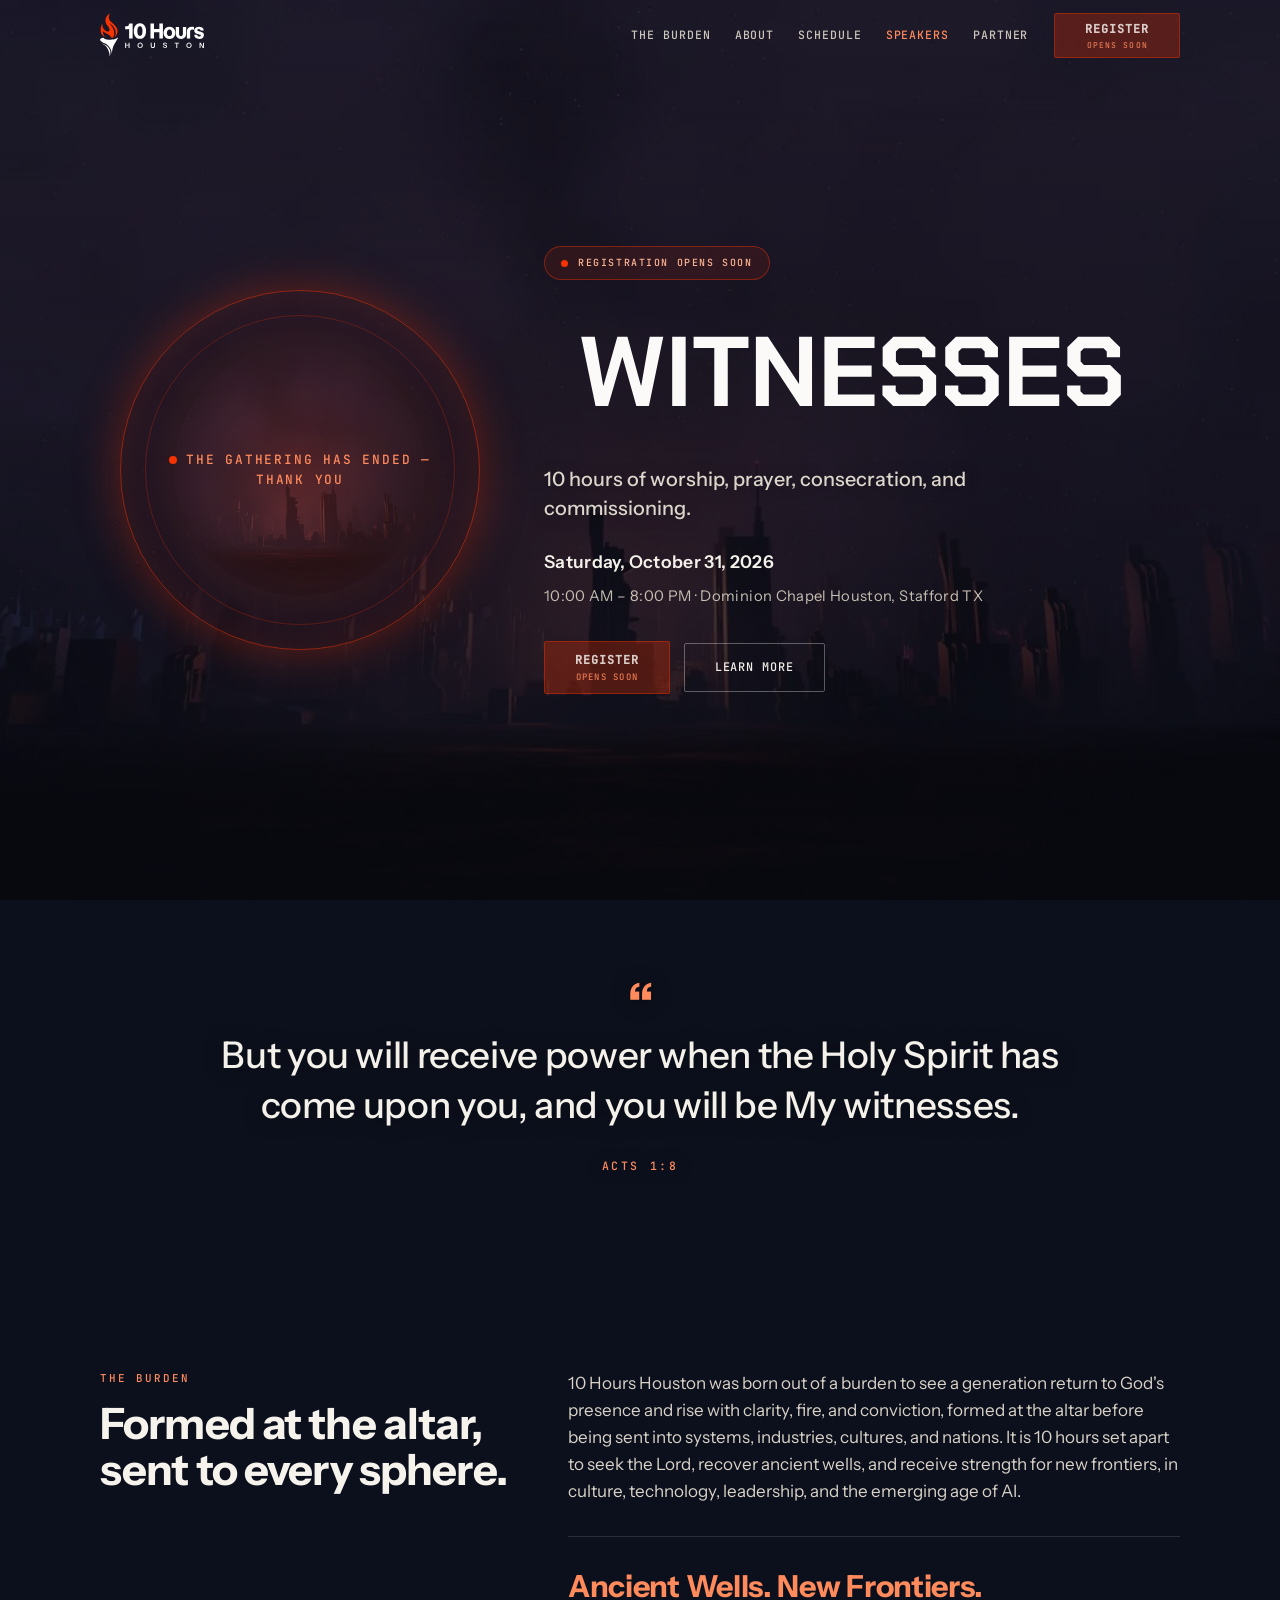
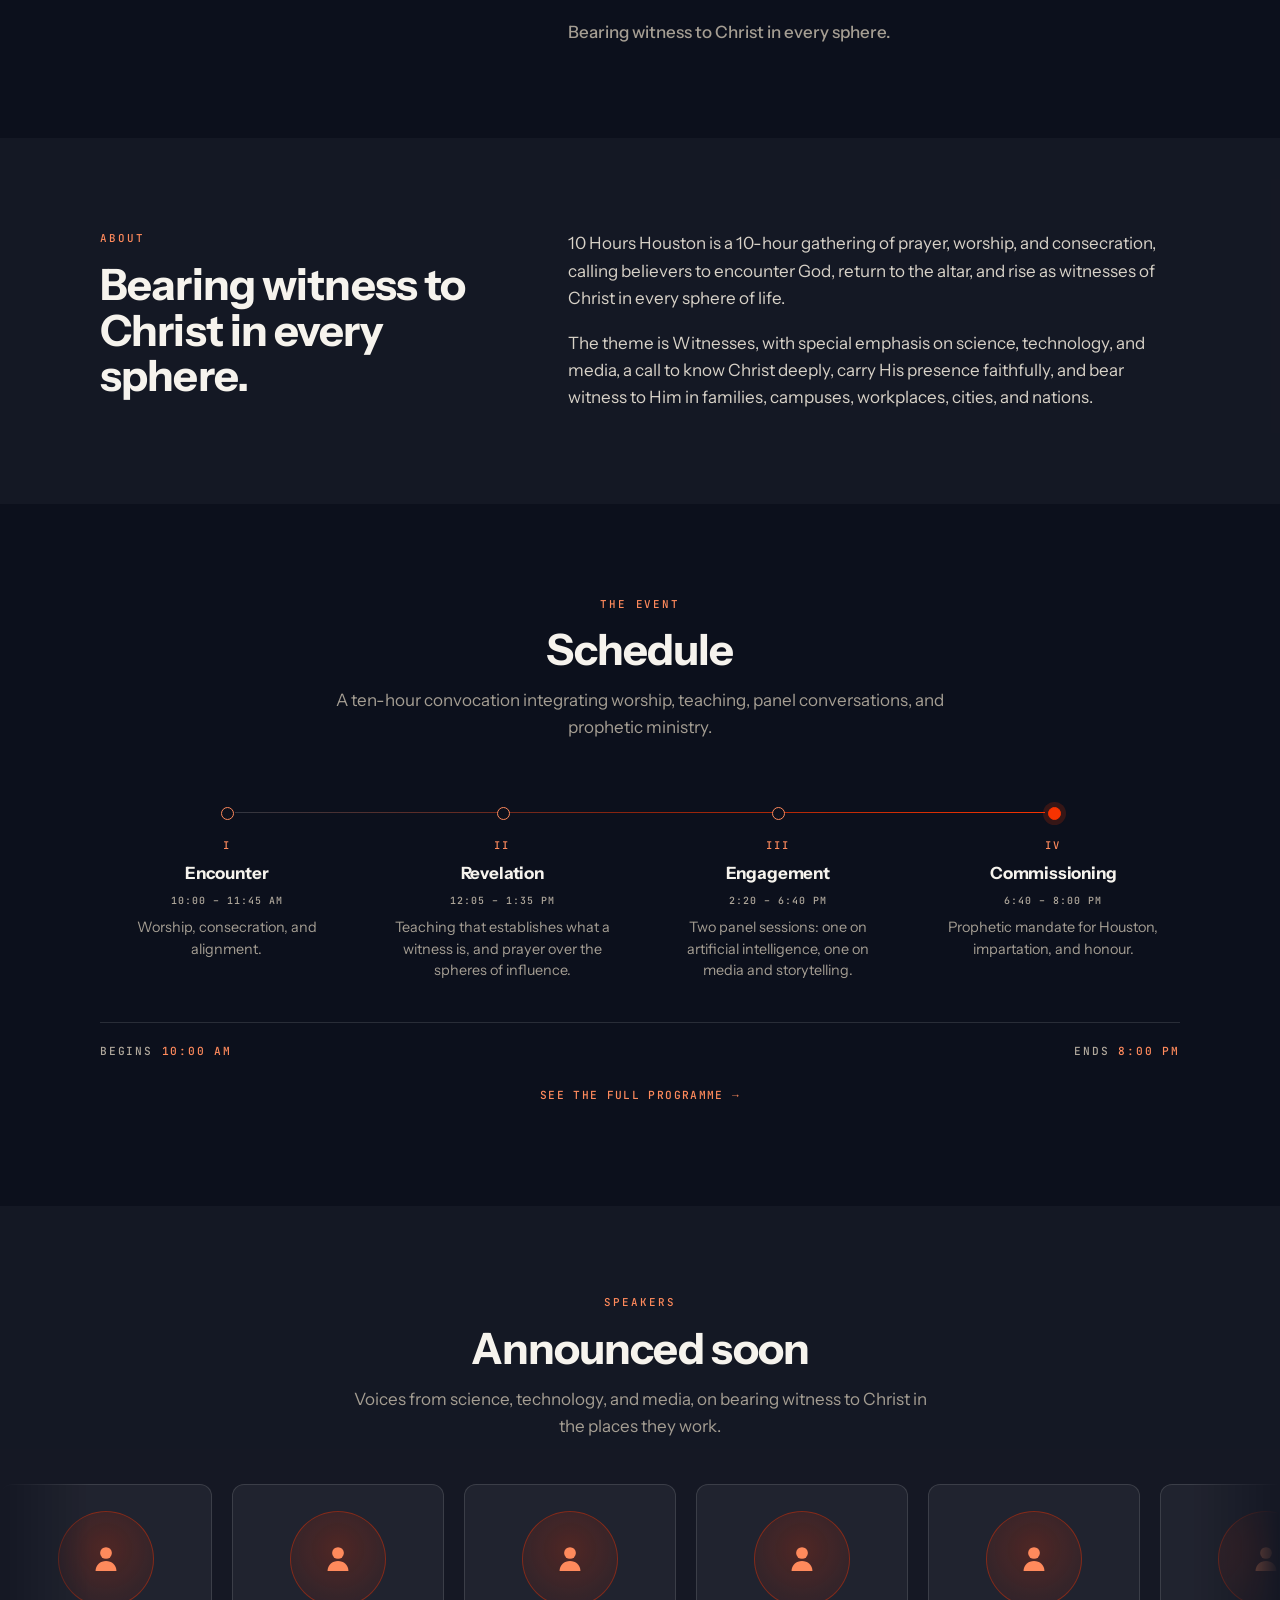
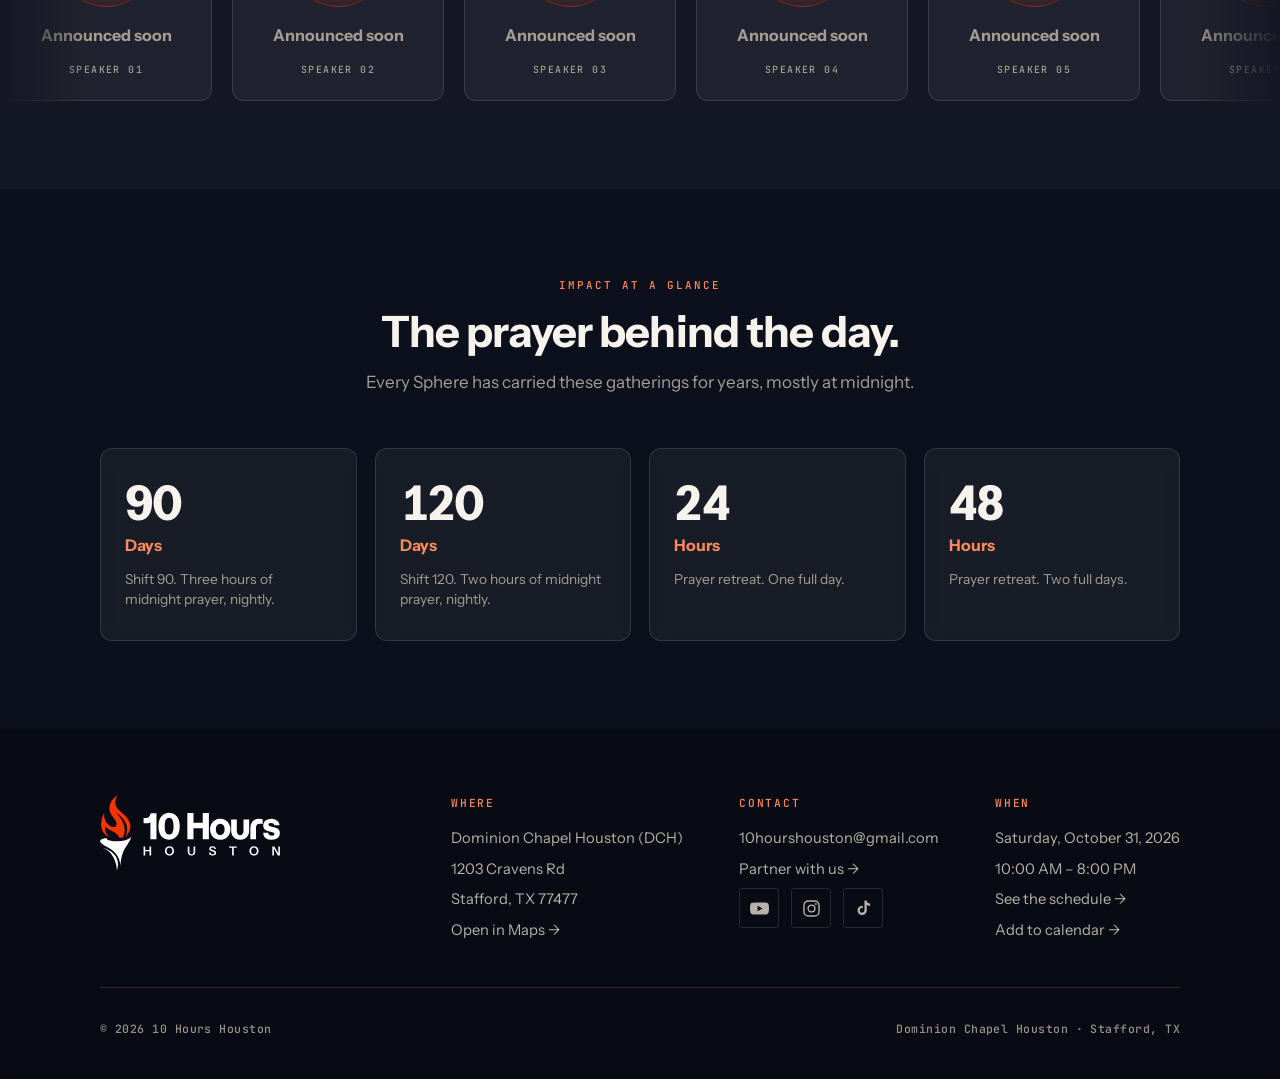
==== commit 0cdb5f3e: "update" ====
--- a/index.html
+++ b/index.html
@@ -358,6 +358,23 @@
     </ul>
   </div>
   </section>
+
+  <!-- Impact at a glance. These are the only verified numbers that exist: the
+       gathering has not run yet, so nothing here is an attendance projection.
+       They are the prayer gatherings 10 Hours Houston grew out of. -->
+  <section class="record" id="impact" aria-labelledby="imp-h"><div class="wrap">
+    <div class="head reveal">
+      <span class="eyebrow">Impact At A Glance</span>
+      <h2 class="h2" id="imp-h">The prayer behind the day.</h2>
+      <p>Every Sphere has carried these gatherings for years, mostly at midnight.</p>
+    </div>
+    <div class="stat-grid">
+      <div class="stat reveal"><b>90</b><span class="unit">Days</span><span class="sub">Shift 90. Three hours of midnight prayer, nightly.</span></div>
+      <div class="stat reveal"><b>120</b><span class="unit">Days</span><span class="sub">Shift 120. Two hours of midnight prayer, nightly.</span></div>
+      <div class="stat reveal"><b>24</b><span class="unit">Hours</span><span class="sub">Prayer retreat. One full day.</span></div>
+      <div class="stat reveal"><b>48</b><span class="unit">Hours</span><span class="sub">Prayer retreat. Two full days.</span></div>
+    </div>
+  </div></section>
 
   <!-- ===== REGISTRATION SECTION - COMMENTED OUT =====
        To restore: delete this opening comment line and the closing one below.
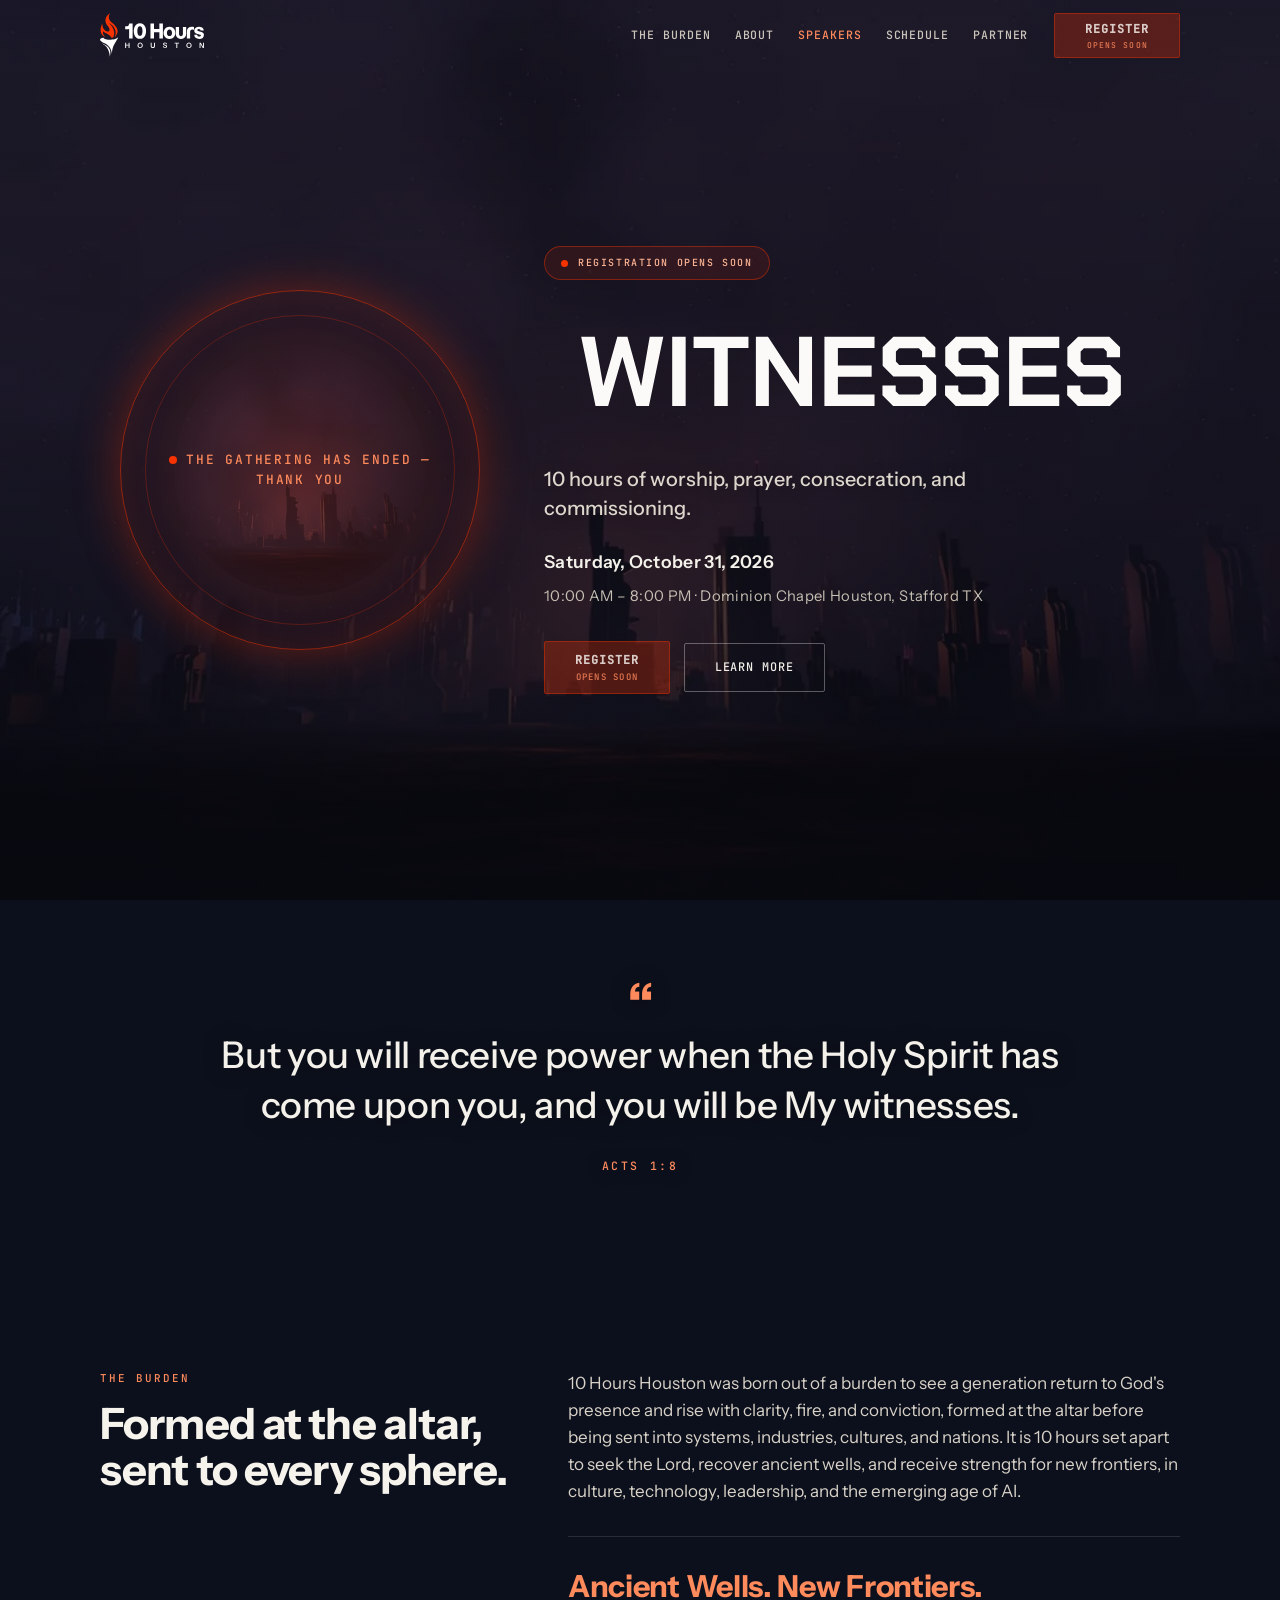
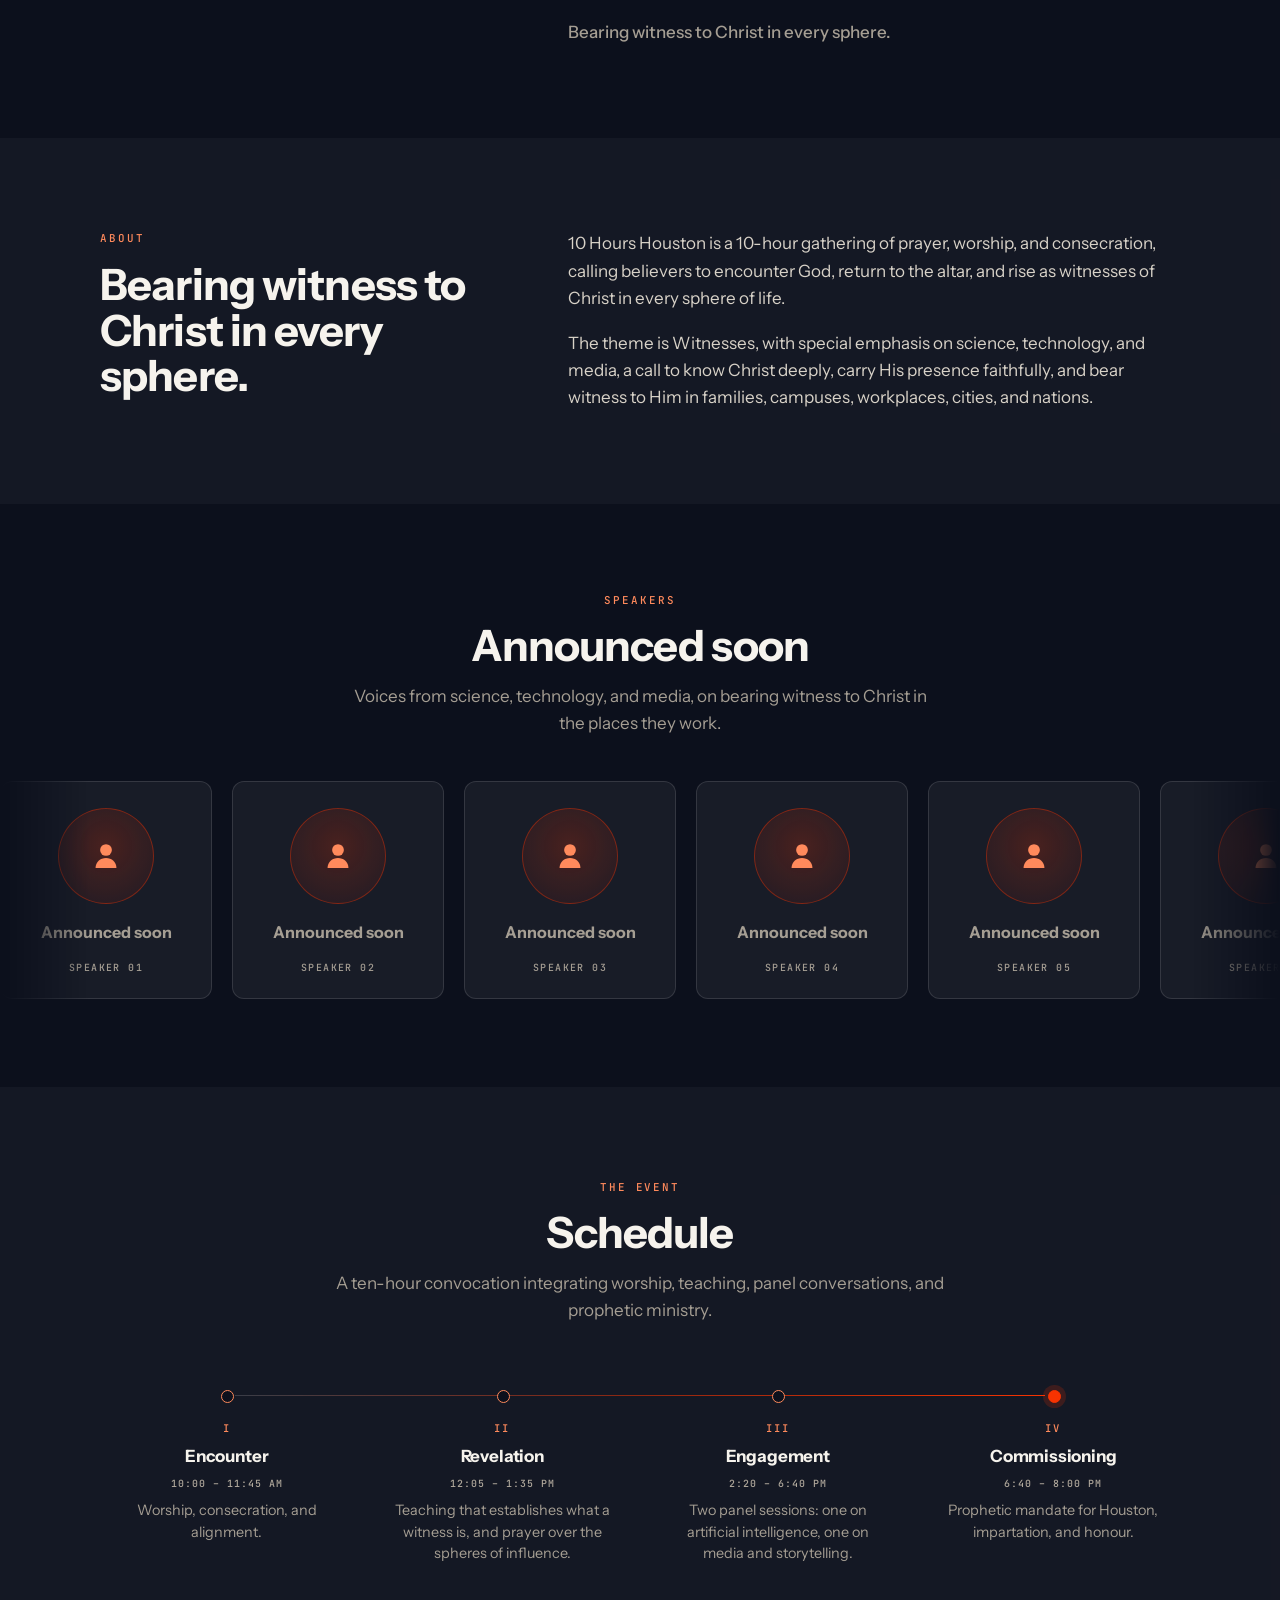
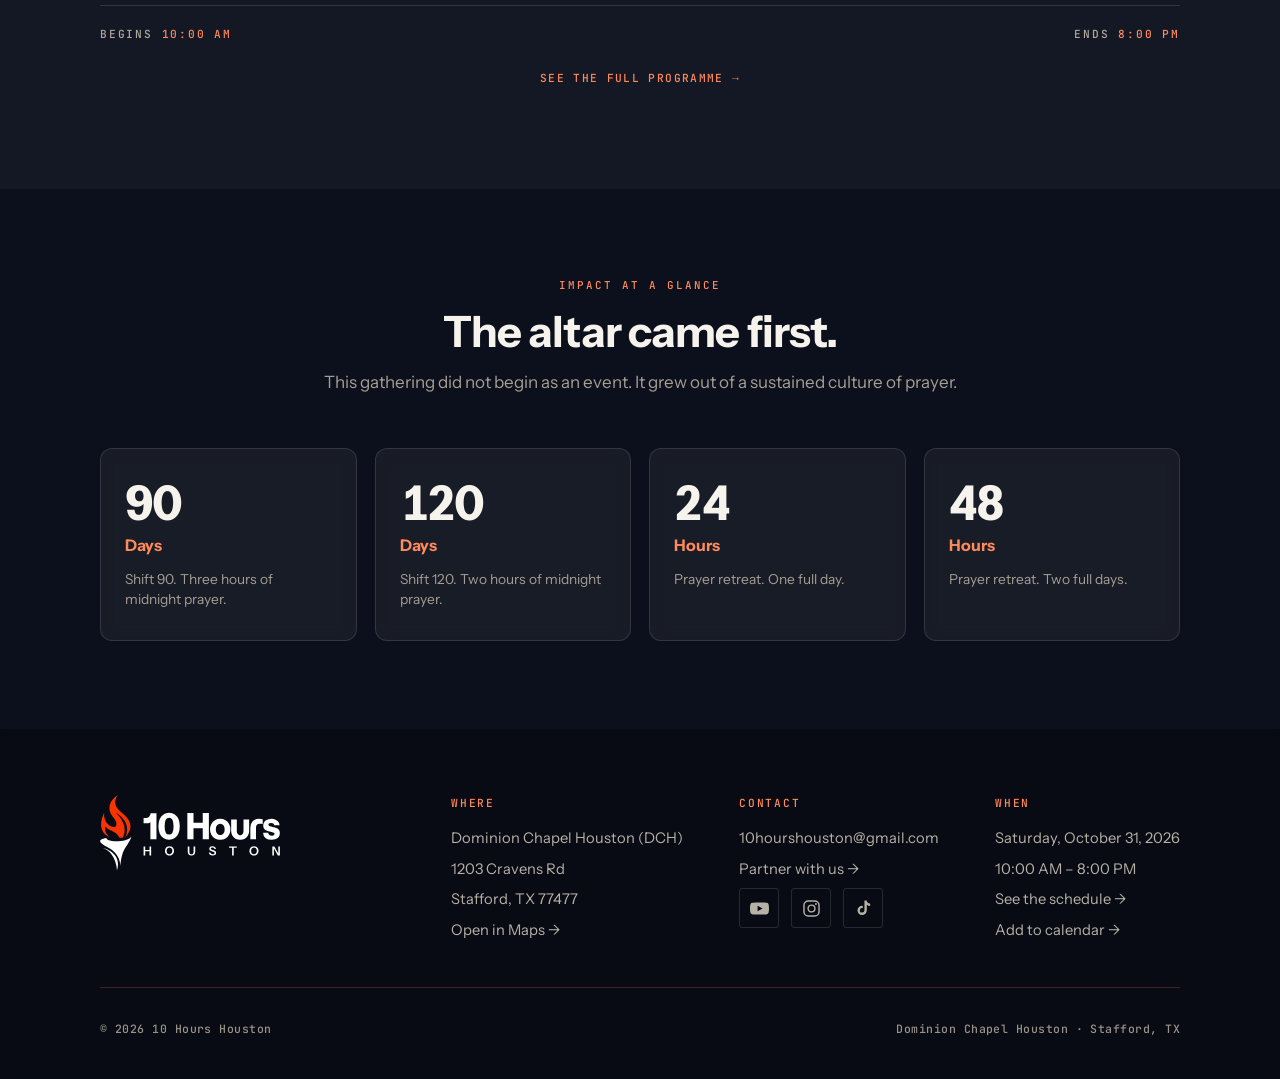
==== commit fa45253e: "update" ====
--- a/index.html
+++ b/index.html
@@ -107,8 +107,8 @@
       <div class="nav-links" id="navlinks">
         <a href="#burden">The Burden</a>
         <a href="#about">About</a>
+        <a href="#speakers">Speakers</a>
         <a href="/schedule.html">Schedule</a>
-        <a href="#speakers">Speakers</a>
         <a href="/sponsors.html">Partner</a>
       </div>
       <!-- Registration has not opened, so this button is deliberately inert.
@@ -126,8 +126,8 @@
 <div class="drawer" id="drawer">
   <a href="#burden">The Burden</a>
   <a href="#about">About</a>
+  <a href="#speakers">Speakers</a>
   <a href="/schedule.html">Schedule</a>
-  <a href="#speakers">Speakers</a>
   <a href="/sponsors.html">Partner With Us</a>
   <!-- Registration has not opened, so this button is deliberately inert.
        To go live, swap it for:
@@ -210,43 +210,7 @@
 
   <!-- THE ARC: the shape of the ten hours. Movements are listed in the order the
        gathering describes them. Exact clock times are published closer to the date. -->
-  <section class="arc-sec" id="arc" aria-labelledby="arc-h"><div class="wrap">
-    <div class="arc-head reveal">
-      <span class="eyebrow">The Event</span>
-      <h2 class="h2" id="arc-h">Schedule</h2>
-      <p>A ten-hour convocation integrating worship, teaching, panel conversations, and prophetic ministry.</p>
-    </div>
-    <div class="arc reveal">
-      <div class="arc-item">
-        <span class="arc-num">I</span>
-        <h3>Encounter</h3>
-        <span class="arc-time">10:00 &ndash; 11:45 AM</span>
-        <p>Worship, consecration, and alignment.</p>
-      </div>
-      <div class="arc-item">
-        <span class="arc-num">II</span>
-        <h3>Revelation</h3>
-        <span class="arc-time">12:05 &ndash; 1:35 PM</span>
-        <p>Teaching that establishes what a witness is, and prayer over the spheres of influence.</p>
-      </div>
-      <div class="arc-item">
-        <span class="arc-num">III</span>
-        <h3>Engagement</h3>
-        <span class="arc-time">2:20 &ndash; 6:40 PM</span>
-        <p>Two panel sessions: one on artificial intelligence, one on media and storytelling.</p>
-      </div>
-      <div class="arc-item">
-        <span class="arc-num">IV</span>
-        <h3>Commissioning</h3>
-        <span class="arc-time">6:40 &ndash; 8:00 PM</span>
-        <p>Prophetic mandate for Houston, impartation, and honour.</p>
-      </div>
-    </div>
-    <p class="arc-ends"><span>Begins <b>10:00 AM</b></span><span>Ends <b>8:00 PM</b></span></p>
-    <p class="arc-note"><a class="arc-link" href="/schedule.html">See the full programme &#8594;</a></p>
-  </div></section>
-
-  <section class="panelists sec-alt" id="speakers" aria-labelledby="sp-h"><div class="wrap">
+  <section class="panelists" id="speakers" aria-labelledby="sp-h"><div class="wrap">
     <div class="inner reveal">
       <span class="eyebrow">Speakers</span>
       <h2 class="h2" id="sp-h">Announced soon</h2>
@@ -359,18 +323,54 @@
   </div>
   </section>
 
+  <section class="arc-sec sec-alt" id="arc" aria-labelledby="arc-h"><div class="wrap">
+    <div class="arc-head reveal">
+      <span class="eyebrow">The Event</span>
+      <h2 class="h2" id="arc-h">Schedule</h2>
+      <p>A ten-hour convocation integrating worship, teaching, panel conversations, and prophetic ministry.</p>
+    </div>
+    <div class="arc reveal">
+      <div class="arc-item">
+        <span class="arc-num">I</span>
+        <h3>Encounter</h3>
+        <span class="arc-time">10:00 &ndash; 11:45 AM</span>
+        <p>Worship, consecration, and alignment.</p>
+      </div>
+      <div class="arc-item">
+        <span class="arc-num">II</span>
+        <h3>Revelation</h3>
+        <span class="arc-time">12:05 &ndash; 1:35 PM</span>
+        <p>Teaching that establishes what a witness is, and prayer over the spheres of influence.</p>
+      </div>
+      <div class="arc-item">
+        <span class="arc-num">III</span>
+        <h3>Engagement</h3>
+        <span class="arc-time">2:20 &ndash; 6:40 PM</span>
+        <p>Two panel sessions: one on artificial intelligence, one on media and storytelling.</p>
+      </div>
+      <div class="arc-item">
+        <span class="arc-num">IV</span>
+        <h3>Commissioning</h3>
+        <span class="arc-time">6:40 &ndash; 8:00 PM</span>
+        <p>Prophetic mandate for Houston, impartation, and honour.</p>
+      </div>
+    </div>
+    <p class="arc-ends"><span>Begins <b>10:00 AM</b></span><span>Ends <b>8:00 PM</b></span></p>
+    <p class="arc-note"><a class="arc-link" href="/schedule.html">See the full programme &#8594;</a></p>
+  </div></section>
+
   <!-- Impact at a glance. These are the only verified numbers that exist: the
        gathering has not run yet, so nothing here is an attendance projection.
        They are the prayer gatherings 10 Hours Houston grew out of. -->
   <section class="record" id="impact" aria-labelledby="imp-h"><div class="wrap">
     <div class="head reveal">
       <span class="eyebrow">Impact At A Glance</span>
-      <h2 class="h2" id="imp-h">The prayer behind the day.</h2>
-      <p>Every Sphere has carried these gatherings for years, mostly at midnight.</p>
+      <h2 class="h2" id="imp-h">The altar came first.</h2>
+      <p>This gathering did not begin as an event. It grew out of a sustained culture of prayer.</p>
     </div>
     <div class="stat-grid">
-      <div class="stat reveal"><b>90</b><span class="unit">Days</span><span class="sub">Shift 90. Three hours of midnight prayer, nightly.</span></div>
-      <div class="stat reveal"><b>120</b><span class="unit">Days</span><span class="sub">Shift 120. Two hours of midnight prayer, nightly.</span></div>
+      <div class="stat reveal"><b>90</b><span class="unit">Days</span><span class="sub">Shift 90. Three hours of midnight prayer.</span></div>
+      <div class="stat reveal"><b>120</b><span class="unit">Days</span><span class="sub">Shift 120. Two hours of midnight prayer.</span></div>
       <div class="stat reveal"><b>24</b><span class="unit">Hours</span><span class="sub">Prayer retreat. One full day.</span></div>
       <div class="stat reveal"><b>48</b><span class="unit">Hours</span><span class="sub">Prayer retreat. Two full days.</span></div>
     </div>
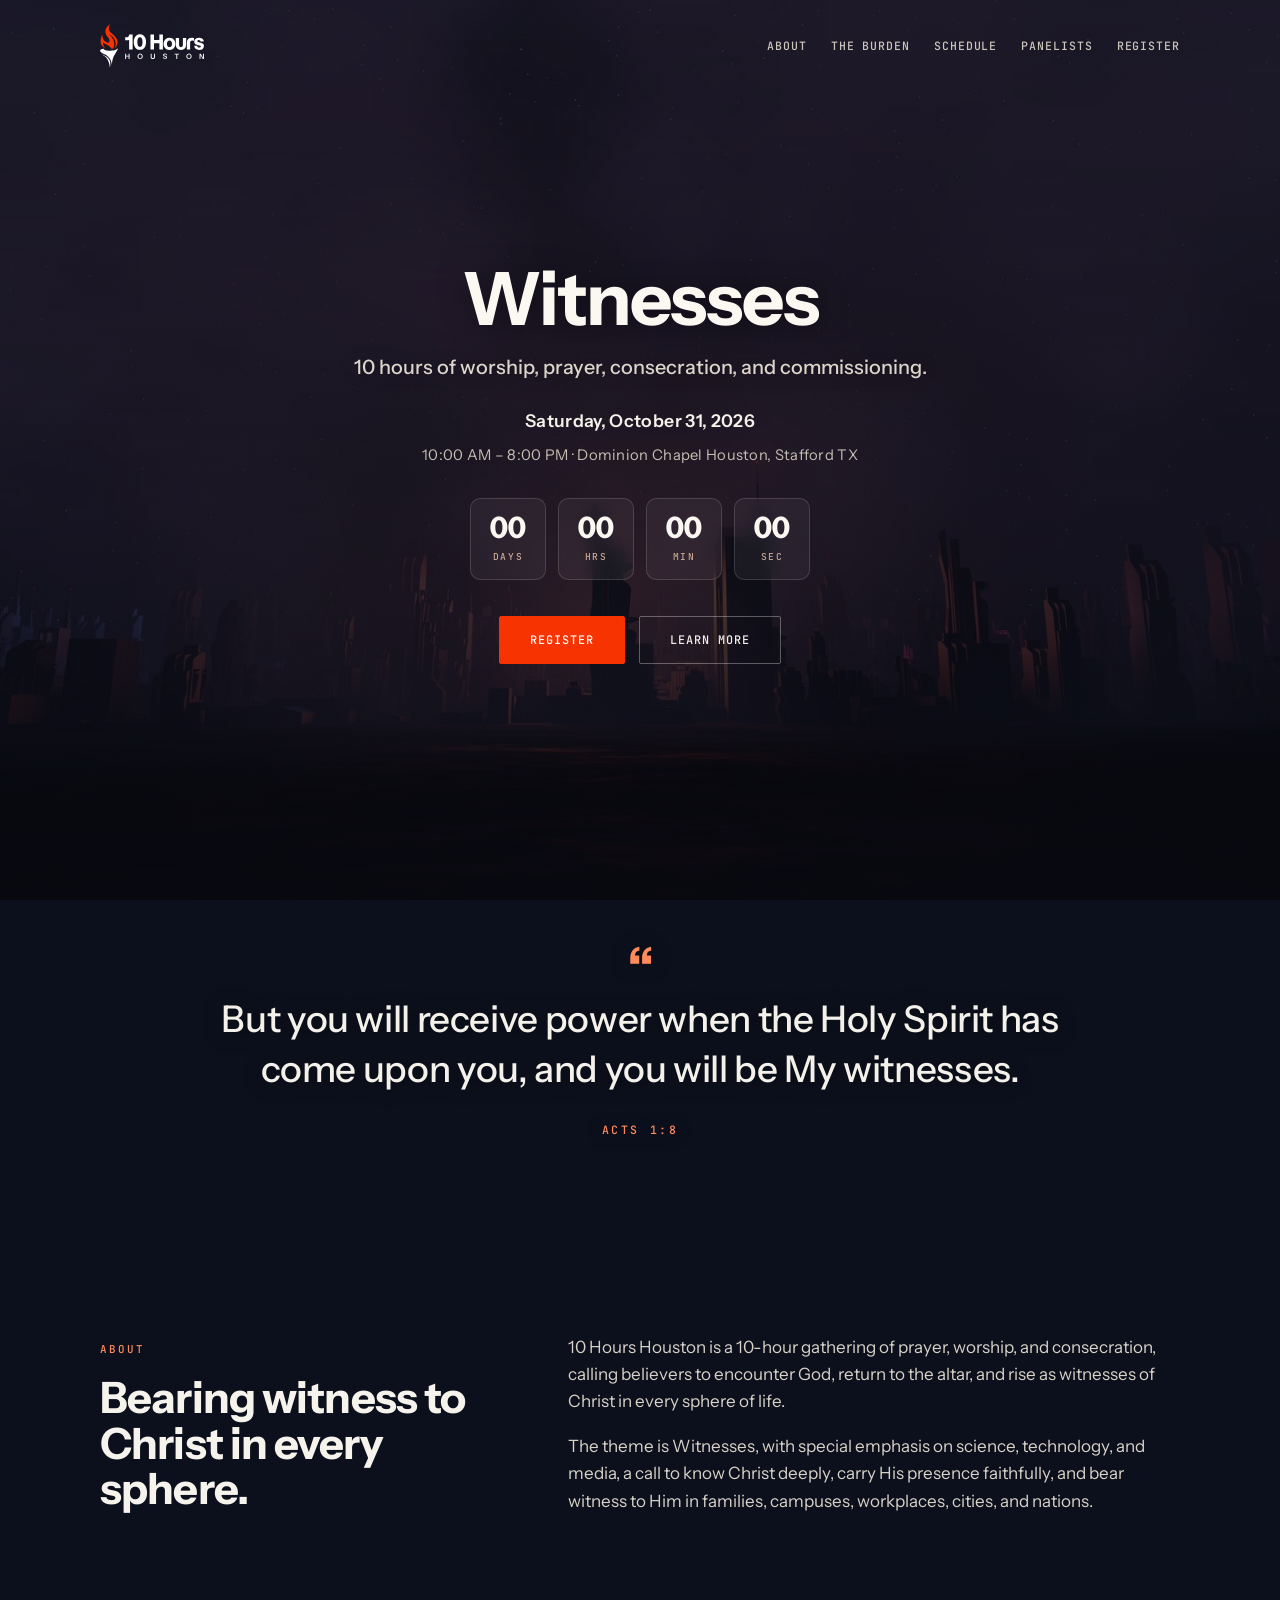
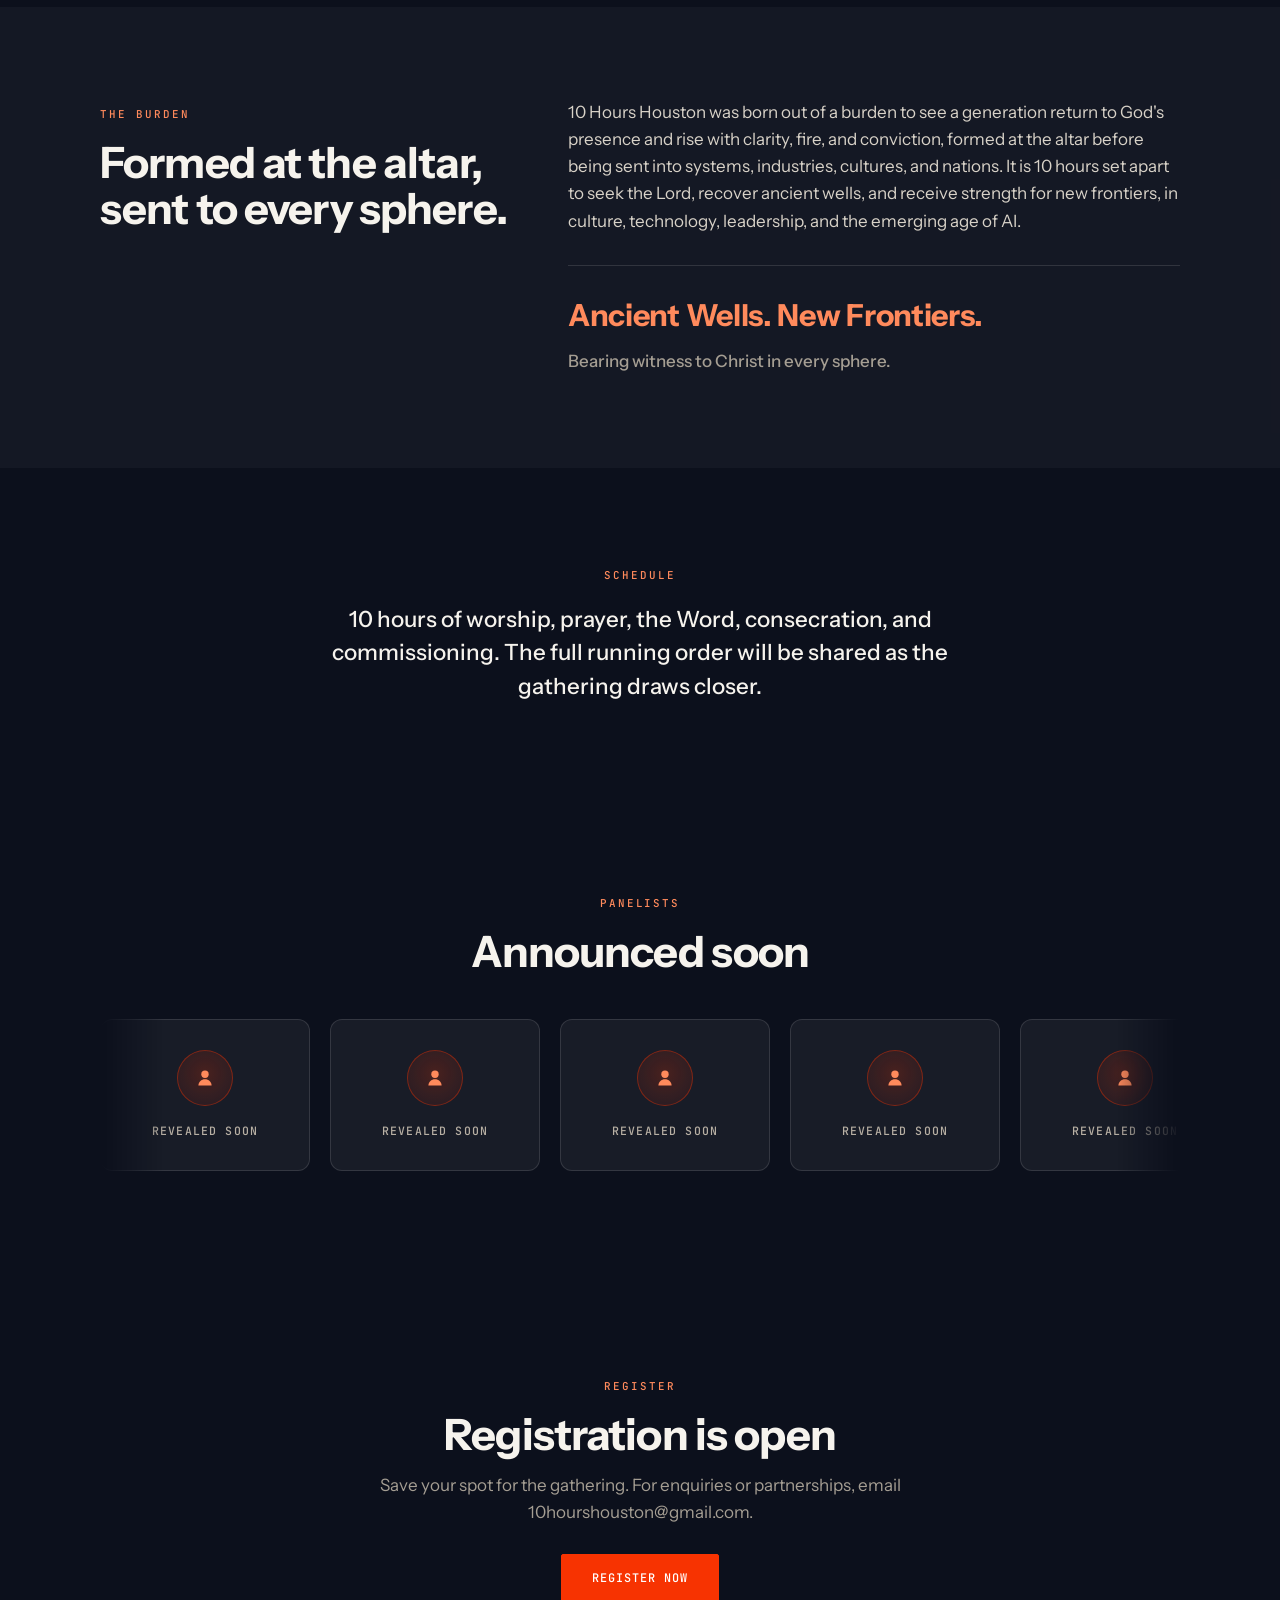
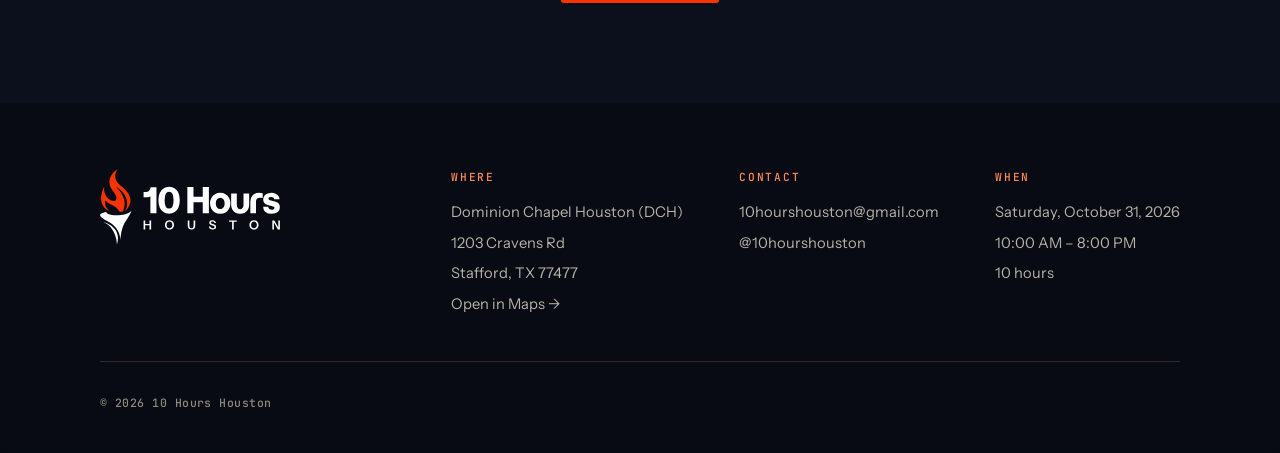
==== commit 98a619a2: "Add files via upload" ====
--- a/index.html
+++ b/index.html
@@ -4,601 +4,282 @@
 <meta charset="UTF-8" />
 <meta name="viewport" content="width=device-width, initial-scale=1.0" />
 <meta name="theme-color" content="#0c101c" />
-
-<!-- ==========================================================================
-     IMPORTANT: set this to your real domain before launch.
-     Every absolute URL below (og:image, canonical, JSON-LD, sitemap) must use it,
-     or link previews on WhatsApp / Instagram / iMessage / X will render blank.
-     Find & replace:  https://10hourshouston.com
-     ========================================================================== -->
-
-<title>10 Hours Houston · Witnesses · Sat, Oct 31, 2026</title>
-<meta name="description" content="A 10-hour gathering of worship, prayer, consecration, and commissioning, with emphasis on science, technology, and media. Saturday, October 31, 2026, 10AM–8PM at Dominion Chapel Houston, Stafford TX. Registration opens soon." />
-<link rel="canonical" href="https://10hourshouston.com/" />
-
-<!-- Social link previews -->
-<meta property="og:type" content="website" />
-<meta property="og:site_name" content="10 Hours Houston" />
-<meta property="og:title" content="10 Hours Houston · Witnesses" />
-<meta property="og:description" content="10 hours of worship, prayer, consecration, and commissioning. Saturday, October 31, 2026 · 10AM–8PM · Dominion Chapel Houston, Stafford TX." />
-<meta property="og:url" content="https://10hourshouston.com/" />
-<meta property="og:image" content="https://10hourshouston.com/assets/og.jpg" />
-<meta property="og:image:width" content="1200" />
-<meta property="og:image:height" content="630" />
-<meta property="og:image:alt" content="Witnesses. 10 Hours Houston, Saturday October 31, 2026, over the Houston skyline." />
-<meta property="og:locale" content="en_US" />
-<meta name="twitter:card" content="summary_large_image" />
-<meta name="twitter:title" content="10 Hours Houston · Witnesses" />
-<meta name="twitter:description" content="10 hours of worship, prayer, consecration, and commissioning. Sat, Oct 31, 2026 · 10AM–8PM · Stafford, TX." />
-<meta name="twitter:image" content="https://10hourshouston.com/assets/og.jpg" />
-
-<!-- Icons -->
-<link rel="icon" href="/assets/favicon.ico" sizes="32x32" />
-<link rel="icon" href="/assets/favicon.svg" type="image/svg+xml" />
-<link rel="apple-touch-icon" href="/assets/apple-touch-icon.png" />
-<link rel="manifest" href="/site.webmanifest" />
-
-<!-- Load the two fonts and the hero photo early: they define first paint -->
-<link rel="preload" href="/assets/site.css" as="style" />
-<link rel="preload" href="/assets/instrument-sans.woff2" as="font" type="font/woff2" crossorigin />
-<link rel="preload" href="/assets/jetbrains-mono.woff2" as="font" type="font/woff2" crossorigin />
-<link rel="preload" href="/assets/city-1280.webp" as="image" type="image/webp"
-      imagesrcset="/assets/city-800.webp 800w, /assets/city-1280.webp 1280w, /assets/city-1920.webp 1920w" />
-
-<link rel="stylesheet" href="/assets/site.css" />
+<title>10 Hours Houston · Witnesses</title>
+<style>
+  @font-face{font-family:'Instrument Sans';src:url([data-uri]) format('woff2');font-weight:400 700;font-stretch:75% 100%;font-style:normal;font-display:swap}
+  @font-face{font-family:'JetBrains Mono';src:url([data-uri]) format('woff2');font-weight:500;font-style:normal;font-display:swap}
+  .cls-1{fill:#f73301}
+  .cls-2{fill:#fff}
+  :root{
+    --ink:#0c101c; --head:#f6f3ed; --text:#d8d2c8; --text-dim:#a59e93;
+    --accent:#f73301; --accent-soft:#ff8a5c;
+    --line:rgba(255,255,255,.12); --card:rgba(255,255,255,.05);
+    --f-sans:'Instrument Sans',-apple-system,system-ui,sans-serif;
+    --f-mono:'JetBrains Mono',ui-monospace,'SF Mono',Menlo,Consolas,monospace;
+  }
+  *{box-sizing:border-box}
+  html{scroll-behavior:smooth}
+  body{margin:0; background:var(--ink); color:var(--text); font-family:var(--f-sans); font-size:17px; line-height:1.6; -webkit-font-smoothing:antialiased}
+  a{color:inherit}
+
+  /* fixed cityscape behind everything */
+  .site-bg{position:fixed; inset:0; z-index:-2; background:#0c101c url([data-uri]) center 42%/cover no-repeat}
+  .site-veil{position:fixed; inset:0; z-index:-1; pointer-events:none;
+    background:linear-gradient(180deg, rgba(9,11,19,.58) 0%, rgba(9,11,19,.70) 55%, rgba(9,11,19,.80) 100%)}
+
+  .wrap{width:min(1080px,92vw); margin:0 auto}
+  .logo{display:block; width:100%; height:auto; aspect-ratio:898/377}
+  .logo-set{display:block}
+  .eyebrow{font-family:var(--f-mono); font-size:.68rem; letter-spacing:.18em; text-transform:uppercase; font-weight:500; color:var(--accent-soft)}
+
+  /* NAV */
+  .nav{position:absolute; top:0; left:0; right:0; z-index:5; padding:24px 0}
+  .nav .wrap{display:flex; align-items:center; justify-content:space-between; gap:16px}
+  .brand{width:104px}
+  .brand .logo{width:104px}
+  .nav-links{display:flex; gap:24px; align-items:center; flex-wrap:wrap}
+  .nav-links a{font-family:var(--f-mono); text-decoration:none; color:#cbc5bb; font-size:.72rem; letter-spacing:.08em; text-transform:uppercase; font-weight:500; transition:color .2s}
+  .nav-links a:hover{color:var(--accent-soft)}
+
+  /* HERO */
+  .hero{position:relative; min-height:96vh; display:flex; align-items:center; padding:132px 0 98px; text-align:center; color:#f2efe9}
+  .hero-inner{position:relative; z-index:2; width:min(1040px,92vw); margin:0 auto}
+  .mono-eyebrow{font-family:var(--f-mono); text-transform:uppercase; letter-spacing:.3em; font-size:.7rem; font-weight:500; color:#ff9a6e; margin:0 0 26px}
+  .brand-logo{width:min(340px,66vw); margin:0 auto}
+  .hero-title{font-weight:700; font-size:clamp(2.5rem,6.6vw,4.6rem); line-height:1; letter-spacing:-.025em; margin:28px 0 0; color:#fbf8f2; text-shadow:0 2px 30px rgba(0,0,0,.45)}
+  .hero-sub{color:#dcd6cc; font-weight:500; font-size:clamp(1rem,2.6vw,1.24rem); margin:18px auto 0; max-width:600px; line-height:1.5; text-shadow:0 1px 16px rgba(0,0,0,.4)}
+  .meta{font-family:var(--f-sans); margin-top:24px; font-size:1.1rem; color:#f4f1ea; font-weight:600; letter-spacing:.02em}
+  .meta .sub{display:block; margin-top:9px; font-size:.92rem; color:#c6bfb3; font-weight:400; letter-spacing:.02em}
+  .countdown{display:flex; gap:12px; justify-content:center; margin-top:30px; flex-wrap:wrap}
+  .cd-item{min-width:76px; padding:14px 12px; border:1px solid rgba(255,255,255,.14); border-radius:10px; background:rgba(255,255,255,.05); backdrop-filter:blur(8px); -webkit-backdrop-filter:blur(8px)}
+  .cd-num{display:block; font-weight:700; font-size:1.85rem; line-height:1; color:#fbf8f2; font-variant-numeric:tabular-nums}
+  .cd-lab{display:block; margin-top:7px; font-family:var(--f-mono); font-size:.6rem; letter-spacing:.16em; text-transform:uppercase; color:#c7a795}
+  .cta-row{margin-top:36px; display:flex; gap:14px; justify-content:center; align-items:center; flex-wrap:wrap}
+  .btn{display:inline-flex; align-items:center; gap:9px; padding:14px 30px; border-radius:2px; font-family:var(--f-mono); font-size:.74rem; font-weight:500; letter-spacing:.08em; text-transform:uppercase; text-decoration:none; transition:transform .15s ease, background .2s, border-color .2s, color .2s}
+  .btn-ghost{border:1px solid rgba(255,255,255,.32); color:#f2efe9}
+  .btn-ghost:hover{border-color:var(--accent); color:var(--accent-soft)}
+  .btn-soon{border:1px solid rgba(247,51,1,.6); color:#ffb28f; cursor:default; background:rgba(247,51,1,.1)}
+  .btn-soon .dot{width:7px; height:7px; border-radius:50%; background:var(--accent); box-shadow:0 0 0 0 rgba(247,51,1,.5); animation:beat 2.4s infinite}
+  @keyframes beat{0%{box-shadow:0 0 0 0 rgba(247,51,1,.5)}70%{box-shadow:0 0 0 8px rgba(247,51,1,0)}100%{box-shadow:0 0 0 0 rgba(247,51,1,0)}}
+
+  /* sections (transparent so the city shows through) */
+  .sec{padding:92px 0; position:relative}
+  .sec-alt{background:rgba(255,255,255,.035)}
+  .h2{font-weight:700; font-size:clamp(1.9rem,4.4vw,2.7rem); line-height:1.06; letter-spacing:-.02em; margin:14px 0 0; color:var(--head)}
+  .lead-p{color:var(--text); margin:0 0 18px}
+  .lead-p:last-child{margin-bottom:0}
+  .cols{display:grid; grid-template-columns:1fr 1.5fr; gap:60px; align-items:start}
+  .burden-close{margin-top:30px; padding-top:26px; border-top:1px solid var(--line)}
+  .burden-close .big-tag{font-weight:700; font-size:clamp(1.4rem,3.2vw,1.9rem); letter-spacing:-.01em; color:var(--accent-soft); margin:0}
+  .burden-close .small-tag{margin:8px 0 0; color:var(--text-dim); font-weight:500}
+
+  /* BANNER */
+  .banner{padding:104px 0; text-align:center; position:relative}
+  .banner blockquote{position:relative; margin:0 auto; max-width:860px; font-weight:500; font-size:clamp(1.5rem,3.9vw,2.3rem); line-height:1.36; letter-spacing:-.01em; color:#f4f1ea; text-shadow:0 1px 20px rgba(0,0,0,.4)}
+  .banner .quote-mark{font-size:3.4rem; line-height:0; color:#ff8a5c; display:block; margin-bottom:26px; font-weight:700}
+  .banner cite{display:block; margin-top:28px; font-family:var(--f-mono); font-style:normal; letter-spacing:.22em; text-transform:uppercase; font-size:.72rem; font-weight:500; color:#ff8a5c}
+
+  /* SCHEDULE */
+  .schedule{padding:92px 0; text-align:center; position:relative}
+  .schedule .inner{max-width:640px; margin:0 auto}
+  .schedule p{color:var(--head); font-weight:500; font-size:clamp(1.15rem,2.6vw,1.4rem); line-height:1.5; margin:16px auto 0}
+
+  /* SPEAKERS */
+  .panel{padding:92px 0 96px; position:relative}
+  .panel.sec-alt{background:rgba(255,255,255,.035)}
+  .panel .head{text-align:center; margin-bottom:48px}
+  .panel .head p{color:var(--text-dim); margin:12px auto 0; max-width:470px}
+  .panel-grid{display:grid; grid-template-columns:repeat(3,1fr); gap:20px}
+  .p-card{position:relative; overflow:hidden; border:1px solid var(--line); border-radius:12px; padding:40px 26px; background:var(--card); backdrop-filter:blur(8px); -webkit-backdrop-filter:blur(8px); text-align:center; transition:border-color .25s ease, transform .25s ease}
+  .p-card:hover{border-color:rgba(247,51,1,.5); transform:translateY(-3px)}
+  .p-orb{position:relative; width:64px; height:64px; margin:0 auto 22px; border-radius:50%; display:grid; place-items:center; color:#ff8a5c; background:radial-gradient(circle at 50% 42%, rgba(247,51,1,.22), rgba(247,51,1,.05)); border:1px solid rgba(247,51,1,.4)}
+  .p-orb::after{content:""; position:absolute; inset:-7px; border-radius:50%; background:radial-gradient(circle, rgba(247,51,1,.22), transparent 68%); animation:orbpulse 3.4s ease-in-out infinite}
+  .p-orb svg{width:26px; height:26px; position:relative; z-index:1}
+  @keyframes orbpulse{0%,100%{opacity:.45; transform:scale(.88)} 50%{opacity:1; transform:scale(1.06)}}
+  .p-status{font-family:var(--f-mono); font-size:.78rem; font-weight:500; letter-spacing:.1em; text-transform:uppercase; color:#b8b0a4}
+
+  /* PANELISTS marquee */
+  .panelists{padding:92px 0 100px; position:relative}
+  .panelists .head{text-align:center; margin-bottom:44px}
+  .panelists .head p{color:var(--text-dim); margin:12px auto 0; max-width:480px}
+  .marquee{position:relative; overflow:hidden; max-width:min(1080px,92vw); margin:0 auto; -webkit-mask-image:linear-gradient(90deg,transparent,#000 6%,#000 94%,transparent); mask-image:linear-gradient(90deg,transparent,#000 6%,#000 94%,transparent)}
+  .marquee-track{display:flex; width:max-content; animation:marquee 36s linear infinite}
+  .marquee:hover .marquee-track{animation-play-state:paused}
+  @keyframes marquee{from{transform:translateX(0)} to{transform:translateX(-50%)}}
+  .pl-card{flex:0 0 auto; width:210px; margin-right:20px; border:1px solid var(--line); border-radius:12px; padding:30px 20px; background:var(--card); backdrop-filter:blur(8px); -webkit-backdrop-filter:blur(8px); text-align:center}
+  .pl-orb{width:56px; height:56px; margin:0 auto 16px; border-radius:50%; display:grid; place-items:center; color:#ff8a5c; background:radial-gradient(circle at 50% 42%, rgba(247,51,1,.22), rgba(247,51,1,.05)); border:1px solid rgba(247,51,1,.4)}
+  .pl-orb svg{width:24px; height:24px}
+  .pl-status{font-family:var(--f-mono); font-size:.72rem; font-weight:500; letter-spacing:.1em; text-transform:uppercase; color:#b8b0a4}
+
+  /* REGISTER */
+  .register{padding:100px 0; text-align:center; position:relative}
+  .register .inner{max-width:600px; margin:0 auto}
+  .register p{color:var(--text-dim); margin:14px 0 28px}
+  .btn-primary{background:var(--accent); color:#fff; border:1px solid var(--accent)}
+  .btn-primary:hover{background:var(--accent-soft); color:#0c101c; border-color:var(--accent-soft); transform:translateY(-1px)}
+
+  /* FOOTER */
+  footer{background:rgba(6,8,14,.55); backdrop-filter:blur(6px); -webkit-backdrop-filter:blur(6px); color:#c8c2b8; padding:66px 0 40px; position:relative}
+  .foot-top{display:flex; justify-content:space-between; align-items:flex-start; gap:40px; flex-wrap:wrap; padding-bottom:38px; border-bottom:1px solid rgba(255,138,92,.2)}
+  .foot-brand{width:180px}
+  .foot-brand .logo{width:180px}
+  .foot-cols{display:flex; gap:56px; flex-wrap:wrap}
+  .foot-col h4{font-family:var(--f-mono); font-size:.7rem; letter-spacing:.16em; text-transform:uppercase; color:#ff8a5c; font-weight:500; margin:0 0 14px}
+  .foot-col p, .foot-col a{display:block; margin:0 0 7px; font-size:.92rem; color:#b7b1a7; text-decoration:none}
+  .foot-col a:hover{color:#ff8a5c}
+  .foot-bottom{margin-top:32px; font-family:var(--f-mono); font-size:.72rem; letter-spacing:.04em; color:#8f887e; display:flex; justify-content:space-between; flex-wrap:wrap; gap:10px}
+
+  /* MOTION */
+  .reveal{opacity:0; transform:translateY(18px); transition:opacity .7s ease, transform .7s ease}
+  .reveal.in{opacity:1; transform:none}
+  @media (prefers-reduced-motion: reduce){*{animation:none !important; transition:none !important} .reveal{opacity:1; transform:none} html{scroll-behavior:auto}}
+
+  /* RESPONSIVE */
+  @media (max-width:860px){
+    .nav-links{display:none}
+    .cols{grid-template-columns:1fr; gap:24px}
+    .panel-grid{grid-template-columns:1fr; max-width:360px; margin:0 auto}
+  }
+  @media (max-width:480px){ .hero{min-height:90vh; padding:120px 0 84px} }
+  :focus-visible{outline:2px solid var(--accent); outline-offset:3px}
+</style>
 </head>
 <body>
-<a class="skip" href="#main">Skip to content</a>
-
-<!-- REGISTRATION IS OFF
-     Registration has not opened yet, so the Register buttons are inert.
-
-     To switch registration back on:
-       1. search for  aria-disabled  and swap each inert Register button for the
-          real link (the exact markup sits in a comment directly above each one).
-          Three in this file, three in schedule.html
-       2. uncomment the #register section further down this page
-       3. change the <meta name="description"> back to "Registration is open."
-       4. restore the JSON-LD "offers" block (see the note beside it)
-     Search this file for  luma.com  to find every remaining reference. -->
-
-<div class="site-bg" aria-hidden="true"></div>
-<div class="site-veil" aria-hidden="true"></div>
-
-<!-- Logo defined once, reused via <use> -->
-<svg width="0" height="0" style="position:absolute" aria-hidden="true" focusable="false">
-  <!-- Witnesses WORDMARK ONLY (the supplied Witnesses-Wordmark-Only artwork,
-       in the Knockout paper colour for dark backgrounds). The tagline line was
-       removed at the client's request; the strapline beneath the mark on the page
-       carries the descriptive line instead. This path is byte-identical to the
-       one in brand/Witnesses-Wordmark-Only.svg, so no artwork was redrawn. -->
-  <symbol id="witnesses-lockup" viewBox="0 0 1243.80 280.00">
-    <g transform="translate(70.00,70.00)" fill="#FBFAF8">
-      <path d="M5.0 0.0H32.4L49.400000000000006 98.8H50.2L78.0 0.0H98.4L125.60000000000001 98.8H126.4L143.4 0.0H170.8L141.8 140.0H116.4L88.60000000000001 41.599999999999994H87.80000000000001L59.400000000000006 140.0H34.0Z M188.8 0.0H216.0V140.0H188.8Z M273.8 23.0H232.0V0.0H342.8V23.0H301.0V140.0H273.8Z M357.8 0.0H382.2L444.6 95.0H445.0V0.0H471.20000000000005V140.0H446.8L384.40000000000003 45.19999999999999H384.0V140.0H357.8Z M496.20000000000005 0.0H597.4000000000001V23.0H523.4000000000001V58.39999999999999H591.6V81.0H523.4000000000001V117.0H597.4000000000001V140.0H496.20000000000005Z M613.4000000000001 118.4V98.4H640.2V110.2L646.8000000000001 116.8H688.2L695.0000000000001 110.0V86.8L688.4000000000001 80.19999999999999H635.4000000000001L613.8000000000001 58.599999999999994V21.599999999999994L635.4000000000001 0.0H698.6000000000001L720.2 21.599999999999994V41.8H693.4000000000001V29.799999999999997L686.8000000000001 23.19999999999999H647.2L640.6000000000001 29.799999999999997V50.39999999999999L647.2 57.0H700.2L721.8000000000001 78.6V118.0L699.8000000000001 140.0H635.0000000000001Z M739.8000000000001 118.4V98.4H766.6V110.2L773.2 116.8H814.6000000000001L821.4000000000001 110.0V86.8L814.8000000000001 80.19999999999999H761.8000000000001L740.2 58.599999999999994V21.599999999999994L761.8000000000001 0.0H825.0000000000001L846.6000000000001 21.599999999999994V41.8H819.8000000000001V29.799999999999997L813.2 23.19999999999999H773.6L767.0000000000001 29.799999999999997V50.39999999999999L773.6 57.0H826.6000000000001L848.2 78.6V118.0L826.2 140.0H761.4000000000001Z M869.2 0.0H970.4000000000001V23.0H896.4000000000001V58.39999999999999H964.6V81.0H896.4000000000001V117.0H970.4000000000001V140.0H869.2Z M986.4000000000001 118.4V98.4H1013.2V110.2L1019.8000000000001 116.8H1061.2L1068.0 110.0V86.8L1061.4 80.19999999999999H1008.4000000000001L986.8000000000001 58.599999999999994V21.599999999999994L1008.4000000000001 0.0H1071.6000000000001L1093.2 21.599999999999994V41.8H1066.4V29.799999999999997L1059.8000000000002 23.19999999999999H1020.2L1013.6000000000001 29.799999999999997V50.39999999999999L1020.2 57.0H1073.2L1094.8000000000002 78.6V118.0L1072.8000000000002 140.0H1008.0000000000001Z"/>
+  <div class="site-bg" aria-hidden="true"></div>
+  <div class="site-veil" aria-hidden="true"></div>
+
+  <svg width="0" height="0" style="position:absolute" aria-hidden="true"><symbol id="logo-dark" viewBox="0 0 898.152 377.5337"><g>
+    <g>
+      <g>
+        <g>
+          <path class="cls-1" d="M95.1753,211.9315c-4.5762-16.16-29.03-29.3158-43.0441-35.894s-26.36-19.0195-26.36-19.0195c-6.8642,36.609,25.9313,54.9135,25.9313,54.9135C-30.668,181.8054,20.5273,88.3763,20.5273,88.3763,12.8051,141.86,66.0025,172.4624,78.3008,155.588s-13.4423-44.3311-13.4423-44.3311C12.5191,44.9032,88.3111,0,88.3111,0S52.4648,44.9032,101.2768,81.8934s72.4552,80.4635,23.2619,130.0381c0,0,44.2358-72.0739-50.3373-127.3687,0,0,73.9806,56.82,39.2783,127.3687h0a33.2041,33.2041,0,0,1-17.5443.199Z"/>
+          <g>
+            <path class="cls-2" d="M126.9234,262.8051c-20.2255,30.38-24.2867,70.9256-24.9614,91.5366-3.57-54.5268-39.537-81.5912-62.65-92.3716-20.08-9.3657-72.7959-37.4092-8.0527-47.618,0,0-.3393,10.24,27.2784,14.8683,27.6163,4.6443,83.7713.3856,97.956-22.2411C156.4935,206.9793,155.1815,220.33,126.9234,262.8051Z"/>
+            <path class="cls-2" d="M15.4414,264.5935s97.2815,22.7561,68.9841,112.94C84.4255,377.5337,83.1538,291.5535,15.4414,264.5935Z"/>
+          </g>
+        </g>
+        <g>
+          <g>
+            <path class="cls-2" d="M251.1781,221.2913V135.8492A22.4038,22.4038,0,0,1,244.29,139.51a42.6528,42.6528,0,0,1-9.9384,1.6571q-6.1929.4371-17.1769.4361v-26.33q7.6723,0,13.3407-.4361a24.5873,24.5873,0,0,0,9.7645-2.6161,18.4208,18.4208,0,0,0,7.0623-7.2364,54.9484,54.9484,0,0,0,5.23-14.1236h28.9465v130.43Z"/>
+            <path class="cls-2" d="M344.1165,223.3834q-16.2157,0-28.0733-8.1954-11.8608-8.1943-18.31-23.3651-6.4539-15.1717-6.4513-35.9207,0-20.75,6.5383-35.7468,6.54-14.9942,18.5709-23.1911,12.0321-8.1943,28.4234-8.1965,16.3871,0,28.2473,8.2835,11.856,8.2839,18.3969,23.4531,6.5388,15.17,6.5383,35.9208,0,20.577-6.5383,35.5717-6.54,14.9988-18.6589,23.1911Q360.68,223.387,344.1165,223.3834Zm.523-25.4582q22.3176,0,22.32-42.023,0-41.6745-22.32-41.6751-22.3221,0-22.32,41.6751Q322.3194,197.9273,344.64,197.9252Z"/>
+            <path class="cls-2" d="M435.8328,221.2913V90.512h30.6895v48.3013h46.2093V90.512h30.69V221.2913h-30.69V166.0156H466.5223v55.2757Z"/>
+            <path class="cls-2" d="M600.095,223.9064a51.8265,51.8265,0,0,1-26.33-6.6253,47.3369,47.3369,0,0,1-18.0479-18.3969q-6.5388-11.77-6.5383-26.94,0-15.5177,6.5383-27.3763a47.8144,47.8144,0,0,1,18.0479-18.5709,51.3021,51.3021,0,0,1,26.33-6.7134q14.9941,0,26.4172,6.7134a48.0146,48.0146,0,0,1,17.9609,18.5709q6.5373,11.8592,6.5383,27.3763,0,15.17-6.5383,26.94a47.53,47.53,0,0,1-17.9609,18.3969Q615.0886,223.9048,600.095,223.9064Zm0-24.4111a19.5727,19.5727,0,0,0,15.9547-7.6724q6.1882-7.6723,6.19-19.879,0-12.5541-6.19-20.402a20.1443,20.1443,0,0,0-31.9095,0q-6.1914,7.8469-6.19,20.402,0,12.2082,6.19,19.879A19.5645,19.5645,0,0,0,600.095,199.4953Z"/>
+            <path class="cls-2" d="M699.6618,223.9064a47.7226,47.7226,0,0,1-23.2791-5.5792,40.7357,40.7357,0,0,1-15.9548-15.4318,43.9344,43.9344,0,0,1-5.7543-22.5821V121.9h28.2473V181.36q0,8.0214,4.7083,13.0776a16.84,16.84,0,0,0,24.0631,0q4.7088-5.0562,4.7083-13.0776V121.9H744.65v58.4138a43.9344,43.9344,0,0,1-5.7543,22.5821,40.9168,40.9168,0,0,1-15.8688,15.4318A47.5977,47.5977,0,0,1,699.6618,223.9064Z"/>
+            <path class="cls-2" d="M750.5783,221.2913V163.7485q0-21.448,11.5966-32.9566,11.5934-11.5086,33.2176-11.5086,2.2639,0,7.1483.2621a62.5675,62.5675,0,0,1,9.7655,1.307v24.2382q-3.3142-.5235-6.2773-.959a46.02,46.02,0,0,0-6.6263-.4361,31.7894,31.7894,0,0,0-10.1135,1.5691,14.36,14.36,0,0,0-7.5854,5.9293q-2.8772,4.36-2.8772,12.7286v57.3688Z"/>
+            <path class="cls-2" d="M857.523,223.9064q-20.0535,0-31.5616-9.3284-11.5085-9.3264-11.5085-25.5452h24.9352q1.3946,7.4994,6.1033,10.9855a21.6961,21.6961,0,0,0,21.796,1.046,7.7248,7.7248,0,0,0,4.0113-6.9753,5.6649,5.6649,0,0,0-3.0512-5.2313q-3.0532-1.74-11.4226-3.8362-5.9287-1.3929-10.3745-2.5281-4.4461-1.1319-9.5024-2.8771A60.302,60.302,0,0,1,826.05,174.559a22.7741,22.7741,0,0,1-8.0214-8.1073q-3.0532-5.1427-3.0512-13.5147,0-9.416,3.6612-15.8678a29.3384,29.3384,0,0,1,9.7655-10.3745,43.16,43.16,0,0,1,13.3386-5.6673,60.5872,60.5872,0,0,1,14.2117-1.7441,49.9242,49.9242,0,0,1,20.75,4.0983,34.9764,34.9764,0,0,1,14.2987,11.3335,27.9693,27.9693,0,0,1,5.2313,16.8268H869.73a10.5486,10.5486,0,0,0-4.6213-8.7184,17.5882,17.5882,0,0,0-10.8974-3.4872,19.9866,19.9866,0,0,0-8.72,2.0921,7.0554,7.0554,0,0,0-4.3592,6.8014,6.537,6.537,0,0,0,2.79,5.3182q2.7859,2.1824,10.8105,4.4462,2.9637.6981,7.0624,1.7441,4.0939,1.0456,8.1084,2.0051,4.0091.9606,6.6263,1.8311,11.3325,3.3142,16.4778,10.1135,5.1427,6.8,5.1443,17.0878,0,15.6938-10.7235,24.4122Q876.7029,223.909,857.523,223.9064Z"/>
+          </g>
+          <g>
+            <path class="cls-2" d="M217.1744,302.0129V256.7858H225.34v45.2271Zm3.8945-26.76h29.398v6.4076h-29.398Zm25.6912,26.76V256.7858h8.1666v45.2271Z"/>
+            <path class="cls-2" d="M346.5734,302.6412a23.66,23.66,0,0,1-9.0455-1.6961,20.9386,20.9386,0,0,1-7.1927-4.8369,21.89,21.89,0,0,1-4.7116-7.4433,25.9912,25.9912,0,0,1-1.664-9.4541,24.29,24.29,0,0,1,2.89-12.0291,20.8255,20.8255,0,0,1,8.0087-8.1031,23.0922,23.0922,0,0,1,11.6526-2.9206,23.3477,23.3477,0,0,1,11.7773,2.9206,20.7748,20.7748,0,0,1,8.0087,8.1346,24.4821,24.4821,0,0,1,2.89,12.0605,25.7626,25.7626,0,0,1-1.664,9.4221,21.9837,21.9837,0,0,1-4.7116,7.4124,20.949,20.949,0,0,1-7.1927,4.8369A23.6582,23.6582,0,0,1,346.5734,302.6412Zm-.0629-6.6583a13.3093,13.3093,0,0,0,7.5062-2.1361,14.3632,14.3632,0,0,0,5.0561-5.9361,20.0385,20.0385,0,0,0,1.822-8.7623,19.3606,19.3606,0,0,0-1.79-8.5746,13.6617,13.6617,0,0,0-5.0252-5.7164,14.9387,14.9387,0,0,0-15.0755,0,13.48,13.48,0,0,0-4.9943,5.6849,19.6094,19.6094,0,0,0-1.759,8.6061,20.3018,20.3018,0,0,0,1.79,8.7938,14.1882,14.1882,0,0,0,5.0252,5.9046A13.196,13.196,0,0,0,346.5105,295.9829Z"/>
+            <path class="cls-2" d="M456.4359,302.6412q-9.1725,0-13.8829-5.214t-4.7105-14.95V256.7858h8.1655v26.8848q0,6.2193,2.7638,9.2653a11.32,11.32,0,0,0,15.4531,0q2.7627-3.0459,2.7638-9.2024V256.7858h8.1655V282.54q0,9.6744-4.7425,14.8873Q465.6681,302.642,456.4359,302.6412Z"/>
+            <path class="cls-2" d="M562.5939,302.5782q-8.5431,0-13.5992-3.9259a15.8043,15.8043,0,0,1-5.9361-11.0867h7.8519a9.1281,9.1281,0,0,0,3.7057,6.4386,13.627,13.627,0,0,0,8.2284,2.2923,11.2889,11.2889,0,0,0,6.4385-1.5387,4.9352,4.9352,0,0,0,2.2305-4.303,5.63,5.63,0,0,0-1.3825-3.9575,10.0158,10.0158,0,0,0-4.6475-2.45l-8.1666-2.45q-6.2176-1.8847-9.1394-4.9627a10.7757,10.7757,0,0,1-2.9206-7.7261,11.58,11.58,0,0,1,2.01-6.7841,12.8887,12.8887,0,0,1,5.6843-4.46,21.7,21.7,0,0,1,8.5752-1.57q7.5378,0,12.029,3.6748a14.1142,14.1142,0,0,1,5.1191,9.9559h-7.8519a8.4223,8.4223,0,0,0-3.14-5.5591,10.9488,10.9488,0,0,0-6.5965-1.79,10.1772,10.1772,0,0,0-5.7782,1.4448,4.5348,4.5348,0,0,0-2.1355,3.9574,5.0967,5.0967,0,0,0,1.2875,3.518,10.6223,10.6223,0,0,0,4.8054,2.5126l8.2914,2.5126q6.2193,1.8219,9.0455,4.9622a11.4792,11.4792,0,0,1,2.8267,7.9772q0,6.4074-4.4289,9.8621T562.5939,302.5782Z"/>
+            <path class="cls-2" d="M659.4546,302.0129V263.2558H644.4421v-6.47h38.1917v6.47H667.6212v38.7571Z"/>
+            <path class="cls-2" d="M768.753,302.6412a23.66,23.66,0,0,1-9.0456-1.6961,20.9386,20.9386,0,0,1-7.1927-4.8369,21.8919,21.8919,0,0,1-4.7116-7.4433,25.9912,25.9912,0,0,1-1.664-9.4541,24.29,24.29,0,0,1,2.89-12.0291,20.8242,20.8242,0,0,1,8.0087-8.1031A23.0918,23.0918,0,0,1,768.69,256.158a23.3472,23.3472,0,0,1,11.7773,2.9206,20.7735,20.7735,0,0,1,8.0087,8.1346,24.4822,24.4822,0,0,1,2.89,12.0605,25.7626,25.7626,0,0,1-1.664,9.4221,21.9853,21.9853,0,0,1-4.7116,7.4124,20.949,20.949,0,0,1-7.1927,4.8369A23.6582,23.6582,0,0,1,768.753,302.6412Zm-.063-6.6583a13.31,13.31,0,0,0,7.5063-2.1361,14.3632,14.3632,0,0,0,5.0561-5.9361,20.0385,20.0385,0,0,0,1.8219-8.7623,19.3606,19.3606,0,0,0-1.79-8.5746,13.661,13.661,0,0,0-5.0252-5.7164,14.9387,14.9387,0,0,0-15.0755,0,13.4789,13.4789,0,0,0-4.9942,5.6849,19.608,19.608,0,0,0-1.759,8.6061,20.3018,20.3018,0,0,0,1.79,8.7938,14.1875,14.1875,0,0,0,5.0252,5.9046A13.1956,13.1956,0,0,0,768.69,295.9829Z"/>
+            <path class="cls-2" d="M860.4,302.0129V256.7858H870.513l22.0484,39.3224-2.3243.5654V256.7858h7.9148v45.2271H888.0387L865.99,262.69l2.3243-.5653v39.8878Z"/>
+          </g>
+        </g>
+      </g>
     </g>
-  </symbol>
-  <symbol id="logo-dark" viewBox="0 0 898.152 377.5337">
-    <path fill="#f73301" d="M95.1753,211.9315c-4.5762-16.16-29.03-29.3158-43.0441-35.894s-26.36-19.0195-26.36-19.0195c-6.8642,36.609,25.9313,54.9135,25.9313,54.9135C-30.668,181.8054,20.5273,88.3763,20.5273,88.3763,12.8051,141.86,66.0025,172.4624,78.3008,155.588s-13.4423-44.3311-13.4423-44.3311C12.5191,44.9032,88.3111,0,88.3111,0S52.4648,44.9032,101.2768,81.8934s72.4552,80.4635,23.2619,130.0381c0,0,44.2358-72.0739-50.3373-127.3687,0,0,73.9806,56.82,39.2783,127.3687h0a33.2041,33.2041,0,0,1-17.5443.199Z"/>
-    <path fill="#fff" d="M126.9234,262.8051c-20.2255,30.38-24.2867,70.9256-24.9614,91.5366-3.57-54.5268-39.537-81.5912-62.65-92.3716-20.08-9.3657-72.7959-37.4092-8.0527-47.618,0,0-.3393,10.24,27.2784,14.8683,27.6163,4.6443,83.7713.3856,97.956-22.2411C156.4935,206.9793,155.1815,220.33,126.9234,262.8051Z"/>
-    <path fill="#fff" d="M15.4414,264.5935s97.2815,22.7561,68.9841,112.94C84.4255,377.5337,83.1538,291.5535,15.4414,264.5935Z"/>
-    <path fill="#fff" d="M251.1781,221.2913V135.8492A22.4038,22.4038,0,0,1,244.29,139.51a42.6528,42.6528,0,0,1-9.9384,1.6571q-6.1929.4371-17.1769.4361v-26.33q7.6723,0,13.3407-.4361a24.5873,24.5873,0,0,0,9.7645-2.6161,18.4208,18.4208,0,0,0,7.0623-7.2364,54.9484,54.9484,0,0,0,5.23-14.1236h28.9465v130.43Z"/>
-    <path fill="#fff" d="M344.1165,223.3834q-16.2157,0-28.0733-8.1954-11.8608-8.1943-18.31-23.3651-6.4539-15.1717-6.4513-35.9207,0-20.75,6.5383-35.7468,6.54-14.9942,18.5709-23.1911,12.0321-8.1943,28.4234-8.1965,16.3871,0,28.2473,8.2835,11.856,8.2839,18.3969,23.4531,6.5388,15.17,6.5383,35.9208,0,20.577-6.5383,35.5717-6.54,14.9988-18.6589,23.1911Q360.68,223.387,344.1165,223.3834Zm.523-25.4582q22.3176,0,22.32-42.023,0-41.6745-22.32-41.6751-22.3221,0-22.32,41.6751Q322.3194,197.9273,344.64,197.9252Z"/>
-    <path fill="#fff" d="M435.8328,221.2913V90.512h30.6895v48.3013h46.2093V90.512h30.69V221.2913h-30.69V166.0156H466.5223v55.2757Z"/>
-    <path fill="#fff" d="M600.095,223.9064a51.8265,51.8265,0,0,1-26.33-6.6253,47.3369,47.3369,0,0,1-18.0479-18.3969q-6.5388-11.77-6.5383-26.94,0-15.5177,6.5383-27.3763a47.8144,47.8144,0,0,1,18.0479-18.5709,51.3021,51.3021,0,0,1,26.33-6.7134q14.9941,0,26.4172,6.7134a48.0146,48.0146,0,0,1,17.9609,18.5709q6.5373,11.8592,6.5383,27.3763,0,15.17-6.5383,26.94a47.53,47.53,0,0,1-17.9609,18.3969Q615.0886,223.9048,600.095,223.9064Zm0-24.4111a19.5727,19.5727,0,0,0,15.9547-7.6724q6.1882-7.6723,6.19-19.879,0-12.5541-6.19-20.402a20.1443,20.1443,0,0,0-31.9095,0q-6.1914,7.8469-6.19,20.402,0,12.2082,6.19,19.879A19.5645,19.5645,0,0,0,600.095,199.4953Z"/>
-    <path fill="#fff" d="M699.6618,223.9064a47.7226,47.7226,0,0,1-23.2791-5.5792,40.7357,40.7357,0,0,1-15.9548-15.4318,43.9344,43.9344,0,0,1-5.7543-22.5821V121.9h28.2473V181.36q0,8.0214,4.7083,13.0776a16.84,16.84,0,0,0,24.0631,0q4.7088-5.0562,4.7083-13.0776V121.9H744.65v58.4138a43.9344,43.9344,0,0,1-5.7543,22.5821,40.9168,40.9168,0,0,1-15.8688,15.4318A47.5977,47.5977,0,0,1,699.6618,223.9064Z"/>
-    <path fill="#fff" d="M750.5783,221.2913V163.7485q0-21.448,11.5966-32.9566,11.5934-11.5086,33.2176-11.5086,2.2639,0,7.1483.2621a62.5675,62.5675,0,0,1,9.7655,1.307v24.2382q-3.3142-.5235-6.2773-.959a46.02,46.02,0,0,0-6.6263-.4361,31.7894,31.7894,0,0,0-10.1135,1.5691,14.36,14.36,0,0,0-7.5854,5.9293q-2.8772,4.36-2.8772,12.7286v57.3688Z"/>
-    <path fill="#fff" d="M857.523,223.9064q-20.0535,0-31.5616-9.3284-11.5085-9.3264-11.5085-25.5452h24.9352q1.3946,7.4994,6.1033,10.9855a21.6961,21.6961,0,0,0,21.796,1.046,7.7248,7.7248,0,0,0,4.0113-6.9753,5.6649,5.6649,0,0,0-3.0512-5.2313q-3.0532-1.74-11.4226-3.8362-5.9287-1.3929-10.3745-2.5281-4.4461-1.1319-9.5024-2.8771A60.302,60.302,0,0,1,826.05,174.559a22.7741,22.7741,0,0,1-8.0214-8.1073q-3.0532-5.1427-3.0512-13.5147,0-9.416,3.6612-15.8678a29.3384,29.3384,0,0,1,9.7655-10.3745,43.16,43.16,0,0,1,13.3386-5.6673,60.5872,60.5872,0,0,1,14.2117-1.7441,49.9242,49.9242,0,0,1,20.75,4.0983,34.9764,34.9764,0,0,1,14.2987,11.3335,27.9693,27.9693,0,0,1,5.2313,16.8268H869.73a10.5486,10.5486,0,0,0-4.6213-8.7184,17.5882,17.5882,0,0,0-10.8974-3.4872,19.9866,19.9866,0,0,0-8.72,2.0921,7.0554,7.0554,0,0,0-4.3592,6.8014,6.537,6.537,0,0,0,2.79,5.3182q2.7859,2.1824,10.8105,4.4462,2.9637.6981,7.0624,1.7441,4.0939,1.0456,8.1084,2.0051,4.0091.9606,6.6263,1.8311,11.3325,3.3142,16.4778,10.1135,5.1427,6.8,5.1443,17.0878,0,15.6938-10.7235,24.4122Q876.7029,223.909,857.523,223.9064Z"/>
-    <path fill="#fff" d="M217.1744,302.0129V256.7858H225.34v45.2271Zm3.8945-26.76h29.398v6.4076h-29.398Zm25.6912,26.76V256.7858h8.1666v45.2271Z"/>
-    <path fill="#fff" d="M346.5734,302.6412a23.66,23.66,0,0,1-9.0455-1.6961,20.9386,20.9386,0,0,1-7.1927-4.8369,21.89,21.89,0,0,1-4.7116-7.4433,25.9912,25.9912,0,0,1-1.664-9.4541,24.29,24.29,0,0,1,2.89-12.0291,20.8255,20.8255,0,0,1,8.0087-8.1031,23.0922,23.0922,0,0,1,11.6526-2.9206,23.3477,23.3477,0,0,1,11.7773,2.9206,20.7748,20.7748,0,0,1,8.0087,8.1346,24.4821,24.4821,0,0,1,2.89,12.0605,25.7626,25.7626,0,0,1-1.664,9.4221,21.9837,21.9837,0,0,1-4.7116,7.4124,20.949,20.949,0,0,1-7.1927,4.8369A23.6582,23.6582,0,0,1,346.5734,302.6412Zm-.0629-6.6583a13.3093,13.3093,0,0,0,7.5062-2.1361,14.3632,14.3632,0,0,0,5.0561-5.9361,20.0385,20.0385,0,0,0,1.822-8.7623,19.3606,19.3606,0,0,0-1.79-8.5746,13.6617,13.6617,0,0,0-5.0252-5.7164,14.9387,14.9387,0,0,0-15.0755,0,13.48,13.48,0,0,0-4.9943,5.6849,19.6094,19.6094,0,0,0-1.759,8.6061,20.3018,20.3018,0,0,0,1.79,8.7938,14.1882,14.1882,0,0,0,5.0252,5.9046A13.196,13.196,0,0,0,346.5105,295.9829Z"/>
-    <path fill="#fff" d="M456.4359,302.6412q-9.1725,0-13.8829-5.214t-4.7105-14.95V256.7858h8.1655v26.8848q0,6.2193,2.7638,9.2653a11.32,11.32,0,0,0,15.4531,0q2.7627-3.0459,2.7638-9.2024V256.7858h8.1655V282.54q0,9.6744-4.7425,14.8873Q465.6681,302.642,456.4359,302.6412Z"/>
-    <path fill="#fff" d="M562.5939,302.5782q-8.5431,0-13.5992-3.9259a15.8043,15.8043,0,0,1-5.9361-11.0867h7.8519a9.1281,9.1281,0,0,0,3.7057,6.4386,13.627,13.627,0,0,0,8.2284,2.2923,11.2889,11.2889,0,0,0,6.4385-1.5387,4.9352,4.9352,0,0,0,2.2305-4.303,5.63,5.63,0,0,0-1.3825-3.9575,10.0158,10.0158,0,0,0-4.6475-2.45l-8.1666-2.45q-6.2176-1.8847-9.1394-4.9627a10.7757,10.7757,0,0,1-2.9206-7.7261,11.58,11.58,0,0,1,2.01-6.7841,12.8887,12.8887,0,0,1,5.6843-4.46,21.7,21.7,0,0,1,8.5752-1.57q7.5378,0,12.029,3.6748a14.1142,14.1142,0,0,1,5.1191,9.9559h-7.8519a8.4223,8.4223,0,0,0-3.14-5.5591,10.9488,10.9488,0,0,0-6.5965-1.79,10.1772,10.1772,0,0,0-5.7782,1.4448,4.5348,4.5348,0,0,0-2.1355,3.9574,5.0967,5.0967,0,0,0,1.2875,3.518,10.6223,10.6223,0,0,0,4.8054,2.5126l8.2914,2.5126q6.2193,1.8219,9.0455,4.9622a11.4792,11.4792,0,0,1,2.8267,7.9772q0,6.4074-4.4289,9.8621T562.5939,302.5782Z"/>
-    <path fill="#fff" d="M659.4546,302.0129V263.2558H644.4421v-6.47h38.1917v6.47H667.6212v38.7571Z"/>
-    <path fill="#fff" d="M768.753,302.6412a23.66,23.66,0,0,1-9.0456-1.6961,20.9386,20.9386,0,0,1-7.1927-4.8369,21.8919,21.8919,0,0,1-4.7116-7.4433,25.9912,25.9912,0,0,1-1.664-9.4541,24.29,24.29,0,0,1,2.89-12.0291,20.8242,20.8242,0,0,1,8.0087-8.1031A23.0918,23.0918,0,0,1,768.69,256.158a23.3472,23.3472,0,0,1,11.7773,2.9206,20.7735,20.7735,0,0,1,8.0087,8.1346,24.4822,24.4822,0,0,1,2.89,12.0605,25.7626,25.7626,0,0,1-1.664,9.4221,21.9853,21.9853,0,0,1-4.7116,7.4124,20.949,20.949,0,0,1-7.1927,4.8369A23.6582,23.6582,0,0,1,768.753,302.6412Zm-.063-6.6583a13.31,13.31,0,0,0,7.5063-2.1361,14.3632,14.3632,0,0,0,5.0561-5.9361,20.0385,20.0385,0,0,0,1.8219-8.7623,19.3606,19.3606,0,0,0-1.79-8.5746,13.661,13.661,0,0,0-5.0252-5.7164,14.9387,14.9387,0,0,0-15.0755,0,13.4789,13.4789,0,0,0-4.9942,5.6849,19.608,19.608,0,0,0-1.759,8.6061,20.3018,20.3018,0,0,0,1.79,8.7938,14.1875,14.1875,0,0,0,5.0252,5.9046A13.1956,13.1956,0,0,0,768.69,295.9829Z"/>
-    <path fill="#fff" d="M860.4,302.0129V256.7858H870.513l22.0484,39.3224-2.3243.5654V256.7858h7.9148v45.2271H888.0387L865.99,262.69l2.3243-.5653v39.8878Z"/>
-  </symbol>
-</svg>
-
-<nav class="nav" id="nav">
-  <div class="wrap">
-    <a class="brand" href="#top" aria-label="10 Hours Houston, back to top">
-      <svg class="logo" role="img" aria-label="10 Hours Houston"><use href="#logo-dark"></use></svg>
-    </a>
-    <div class="nav-right">
-      <div class="nav-links" id="navlinks">
-        <a href="#burden">The Burden</a>
-        <a href="#about">About</a>
-        <a href="#speakers">Speakers</a>
-        <a href="/schedule.html">Schedule</a>
-        <a href="/sponsors.html">Partner</a>
-      </div>
-      <!-- Registration has not opened, so this button is deliberately inert.
-           To go live, swap it for:
-           <a class="btn btn-primary nav-cta" href="https://luma.com/oe8cgk9v" target="_blank" rel="noopener">Register</a> -->
-      <button class="btn btn-primary nav-cta" type="button" aria-disabled="true">Register<span class="btn-hint">Opens soon</span></button>
-      <button class="burger" id="burger" type="button" aria-expanded="false" aria-controls="drawer" aria-label="Open menu">
-        <span></span><span></span><span></span>
-      </button>
-    </div>
-  </div>
-</nav>
-
-<div class="scrim" id="scrim" aria-hidden="true"></div>
-<div class="drawer" id="drawer">
-  <a href="#burden">The Burden</a>
-  <a href="#about">About</a>
-  <a href="#speakers">Speakers</a>
-  <a href="/schedule.html">Schedule</a>
-  <a href="/sponsors.html">Partner With Us</a>
-  <!-- Registration has not opened, so this button is deliberately inert.
-       To go live, swap it for:
-       <a class="btn btn-primary" href="https://luma.com/oe8cgk9v" target="_blank" rel="noopener">Register</a> -->
-  <button class="btn btn-primary" type="button" aria-disabled="true">Register<span class="btn-hint">Opens soon</span></button>
-</div>
-
-<main id="main">
+  </g></symbol></svg>
+
+  <nav class="nav">
+    <div class="wrap">
+      <a class="brand" href="#top"><span class="logo-set logo--nav"><svg class="logo" role="img" aria-label="10 Hours Houston"><use href="#logo-dark"></use></svg></span></a>
+      <div class="nav-links">
+        <a href="#about">About</a><a href="#burden">The Burden</a><a href="#schedule">Schedule</a><a href="#panelists">Panelists</a><a href="#register">Register</a>
+      </div>
+    </div>
+  </nav>
 
   <header class="hero" id="top">
-    <div class="hero-inner">
-      <div class="hero-grid">
-
-        <div class="hero-copy">
-          <p class="pill"><span class="pill-dot" aria-hidden="true"></span>Registration opens soon</p>
-          <h1 class="hero-title">
-            <span class="sr-only">Witnesses</span>
-            <svg class="hero-lockup" viewBox="0 0 1243.80 280.00" aria-hidden="true"
-                 focusable="false"><use href="#witnesses-lockup"></use></svg>
-          </h1>
-          <p class="hero-sub">10 hours of worship, prayer, consecration, and commissioning.</p>
-          <p class="meta">Saturday, October 31, 2026
-            <span class="sub">10:00 AM &ndash; 8:00 PM &middot; Dominion Chapel Houston, Stafford TX</span></p>
-          <div class="cta-row">
-            <!-- Registration has not opened, so this button is deliberately inert.
-                 To go live, swap it for:
-                 <a class="btn btn-primary" href="https://luma.com/oe8cgk9v" target="_blank" rel="noopener">Register</a> -->
-            <button class="btn btn-primary" type="button" aria-disabled="true">Register<span class="btn-hint">Opens soon</span></button>
-            <a class="btn btn-ghost" href="#about">Learn more</a>
-          </div>
-        </div>
-
-        <!-- Countdown dial. Sits left of the title on wide screens, below it on
-             narrow ones. The numbers are aria-hidden; #cd-sr carries a quiet
-             text equivalent so a screen reader is not read a ticking clock. -->
-        <div class="dial">
-          <span class="dial-glow" aria-hidden="true"></span>
-          <span class="dial-ring" aria-hidden="true"></span>
-          <span class="dial-ring dial-ring--2" aria-hidden="true"></span>
-          <span class="dial-photo" aria-hidden="true"></span>
-          <div class="dial-face">
-            <div class="dial-count" id="countdown" aria-hidden="true">
-              <span class="dial-eyebrow">Doors open in</span>
-              <span class="dial-num" id="cd-d">--</span>
-              <span class="dial-unit">Days</span>
-              <span class="dial-clock"><span id="cd-h">--</span>:<span id="cd-m">--</span>:<span id="cd-s">--</span></span>
-            </div>
-            <p class="dial-live" id="cd-live" hidden><span class="dot" aria-hidden="true"></span><span id="cd-live-text"></span></p>
-          </div>
-        </div>
-
-      </div>
-      <p class="sr-only" id="cd-sr"></p>
+    <div class="hero-inner reveal">
+      <h1 class="hero-title">Witnesses</h1>
+      <p class="hero-sub">10 hours of worship, prayer, consecration, and commissioning.</p>
+      <p class="meta">Saturday, October 31, 2026<span class="sub">10:00 AM &ndash; 8:00 PM · Dominion Chapel Houston, Stafford TX</span></p>
+      <div class="countdown" id="countdown" aria-label="Countdown to the gathering">
+        <div class="cd-item"><span class="cd-num" id="cd-d">00</span><span class="cd-lab">Days</span></div>
+        <div class="cd-item"><span class="cd-num" id="cd-h">00</span><span class="cd-lab">Hrs</span></div>
+        <div class="cd-item"><span class="cd-num" id="cd-m">00</span><span class="cd-lab">Min</span></div>
+        <div class="cd-item"><span class="cd-num" id="cd-s">00</span><span class="cd-lab">Sec</span></div>
+      </div>
+      <div class="cta-row">
+        <a class="btn btn-primary" href="https://luma.com/oe8cgk9v" target="_blank" rel="noopener">Register</a>
+        <a class="btn btn-ghost" href="#about">Learn more</a>
+      </div>
     </div>
   </header>
 
   <section class="banner"><div class="wrap">
-    <blockquote class="reveal"><span class="quote-mark" aria-hidden="true">&ldquo;</span>But you will receive power when the Holy Spirit has come upon you, and you will be My witnesses.<cite>Acts 1:8</cite></blockquote>
+    <blockquote class="reveal"><span class="quote-mark">&ldquo;</span>But you will receive power when the Holy Spirit has come upon you, and you will be My witnesses.<cite>Acts 1:8</cite></blockquote>
   </div></section>
 
-  <section class="sec" id="burden" aria-labelledby="burden-h"><div class="wrap"><div class="cols">
-    <div class="reveal"><span class="eyebrow">The Burden</span><h2 class="h2" id="burden-h">Formed at the altar, sent to every sphere.</h2></div>
-    <div class="reveal">
-      <p class="lead-p">10 Hours Houston was born out of a burden to see a generation return to God's presence and rise with clarity, fire, and conviction, formed at the altar before being sent into systems, industries, cultures, and nations. It is 10 hours set apart to seek the Lord, recover ancient wells, and receive strength for new frontiers, in culture, technology, leadership, and the emerging age of AI.</p>
-      <!-- Tagline: this is now the only tagline anywhere on the site. The hero
-           uses the Wordmark-Only artwork, so the logo package's competing
-           "New Wells. New Frontiers" line no longer appears and there is no
-           longer a contradiction between the mark and the copy. -->
-      <div class="burden-close"><p class="big-tag">Ancient Wells. New Frontiers.</p><p class="small-tag">Bearing witness to Christ in every sphere.</p></div>
-    </div>
-  </div></div></section>
-
-  <section class="sec sec-alt" id="about" aria-labelledby="about-h"><div class="wrap"><div class="cols">
-    <div class="reveal"><span class="eyebrow">About</span><h2 class="h2" id="about-h">Bearing witness to Christ in every sphere.</h2></div>
+  <section class="sec" id="about"><div class="wrap"><div class="cols">
+    <div class="reveal"><span class="eyebrow">About</span><h2 class="h2">Bearing witness to Christ in every sphere.</h2></div>
     <div class="reveal">
       <p class="lead-p">10 Hours Houston is a 10-hour gathering of prayer, worship, and consecration, calling believers to encounter God, return to the altar, and rise as witnesses of Christ in every sphere of life.</p>
       <p class="lead-p">The theme is Witnesses, with special emphasis on science, technology, and media, a call to know Christ deeply, carry His presence faithfully, and bear witness to Him in families, campuses, workplaces, cities, and nations.</p>
     </div>
   </div></div></section>
 
-  <!-- THE ARC: the shape of the ten hours. Movements are listed in the order the
-       gathering describes them. Exact clock times are published closer to the date. -->
-  <section class="panelists" id="speakers" aria-labelledby="sp-h"><div class="wrap">
-    <div class="inner reveal">
-      <span class="eyebrow">Speakers</span>
-      <h2 class="h2" id="sp-h">Announced soon</h2>
-      <p>Voices from science, technology, and media, on bearing witness to Christ in the places they work.</p>
-    </div>
-  </div>
-  <!-- Sliding speaker rail. Each slot is a placeholder until the line-up is set:
-       swap the svg for an img and replace the name/role text. The track is
-       duplicated so the loop is seamless - update BOTH copies or the rail jumps. -->
-  <div class="marquee">
-    <ul class="marquee-track" aria-label="Speakers, announced soon">
-        <li class="sp-card">
-          <div class="sp-photo">
-            <!-- Replace this svg with: <img src="/assets/speakers/NAME.jpg" alt="" width="96" height="96"> -->
-            <svg viewBox="0 0 24 24" aria-hidden="true"><circle cx="12" cy="8.2" r="3.7" fill="currentColor"/><path d="M5.4 19.6c0-3.8 3-6.4 6.6-6.4s6.6 2.6 6.6 6.4Z" fill="currentColor"/></svg>
-          </div>
-          <p class="sp-name">Announced soon</p>
-          <p class="sp-role">Speaker 01</p>
-        </li>
-        <li class="sp-card">
-          <div class="sp-photo">
-            <!-- Replace this svg with: <img src="/assets/speakers/NAME.jpg" alt="" width="96" height="96"> -->
-            <svg viewBox="0 0 24 24" aria-hidden="true"><circle cx="12" cy="8.2" r="3.7" fill="currentColor"/><path d="M5.4 19.6c0-3.8 3-6.4 6.6-6.4s6.6 2.6 6.6 6.4Z" fill="currentColor"/></svg>
-          </div>
-          <p class="sp-name">Announced soon</p>
-          <p class="sp-role">Speaker 02</p>
-        </li>
-        <li class="sp-card">
-          <div class="sp-photo">
-            <!-- Replace this svg with: <img src="/assets/speakers/NAME.jpg" alt="" width="96" height="96"> -->
-            <svg viewBox="0 0 24 24" aria-hidden="true"><circle cx="12" cy="8.2" r="3.7" fill="currentColor"/><path d="M5.4 19.6c0-3.8 3-6.4 6.6-6.4s6.6 2.6 6.6 6.4Z" fill="currentColor"/></svg>
-          </div>
-          <p class="sp-name">Announced soon</p>
-          <p class="sp-role">Speaker 03</p>
-        </li>
-        <li class="sp-card">
-          <div class="sp-photo">
-            <!-- Replace this svg with: <img src="/assets/speakers/NAME.jpg" alt="" width="96" height="96"> -->
-            <svg viewBox="0 0 24 24" aria-hidden="true"><circle cx="12" cy="8.2" r="3.7" fill="currentColor"/><path d="M5.4 19.6c0-3.8 3-6.4 6.6-6.4s6.6 2.6 6.6 6.4Z" fill="currentColor"/></svg>
-          </div>
-          <p class="sp-name">Announced soon</p>
-          <p class="sp-role">Speaker 04</p>
-        </li>
-        <li class="sp-card">
-          <div class="sp-photo">
-            <!-- Replace this svg with: <img src="/assets/speakers/NAME.jpg" alt="" width="96" height="96"> -->
-            <svg viewBox="0 0 24 24" aria-hidden="true"><circle cx="12" cy="8.2" r="3.7" fill="currentColor"/><path d="M5.4 19.6c0-3.8 3-6.4 6.6-6.4s6.6 2.6 6.6 6.4Z" fill="currentColor"/></svg>
-          </div>
-          <p class="sp-name">Announced soon</p>
-          <p class="sp-role">Speaker 05</p>
-        </li>
-        <li class="sp-card">
-          <div class="sp-photo">
-            <!-- Replace this svg with: <img src="/assets/speakers/NAME.jpg" alt="" width="96" height="96"> -->
-            <svg viewBox="0 0 24 24" aria-hidden="true"><circle cx="12" cy="8.2" r="3.7" fill="currentColor"/><path d="M5.4 19.6c0-3.8 3-6.4 6.6-6.4s6.6 2.6 6.6 6.4Z" fill="currentColor"/></svg>
-          </div>
-          <p class="sp-name">Announced soon</p>
-          <p class="sp-role">Speaker 06</p>
-        </li>
-      <!-- duplicate set: keeps the scroll seamless, hidden from screen readers -->
-        <li class="sp-card" aria-hidden="true">
-          <div class="sp-photo">
-            <!-- Replace this svg with: <img src="/assets/speakers/NAME.jpg" alt="" width="96" height="96"> -->
-            <svg viewBox="0 0 24 24" aria-hidden="true"><circle cx="12" cy="8.2" r="3.7" fill="currentColor"/><path d="M5.4 19.6c0-3.8 3-6.4 6.6-6.4s6.6 2.6 6.6 6.4Z" fill="currentColor"/></svg>
-          </div>
-          <p class="sp-name">Announced soon</p>
-          <p class="sp-role">Speaker 01</p>
-        </li>
-        <li class="sp-card" aria-hidden="true">
-          <div class="sp-photo">
-            <!-- Replace this svg with: <img src="/assets/speakers/NAME.jpg" alt="" width="96" height="96"> -->
-            <svg viewBox="0 0 24 24" aria-hidden="true"><circle cx="12" cy="8.2" r="3.7" fill="currentColor"/><path d="M5.4 19.6c0-3.8 3-6.4 6.6-6.4s6.6 2.6 6.6 6.4Z" fill="currentColor"/></svg>
-          </div>
-          <p class="sp-name">Announced soon</p>
-          <p class="sp-role">Speaker 02</p>
-        </li>
-        <li class="sp-card" aria-hidden="true">
-          <div class="sp-photo">
-            <!-- Replace this svg with: <img src="/assets/speakers/NAME.jpg" alt="" width="96" height="96"> -->
-            <svg viewBox="0 0 24 24" aria-hidden="true"><circle cx="12" cy="8.2" r="3.7" fill="currentColor"/><path d="M5.4 19.6c0-3.8 3-6.4 6.6-6.4s6.6 2.6 6.6 6.4Z" fill="currentColor"/></svg>
-          </div>
-          <p class="sp-name">Announced soon</p>
-          <p class="sp-role">Speaker 03</p>
-        </li>
-        <li class="sp-card" aria-hidden="true">
-          <div class="sp-photo">
-            <!-- Replace this svg with: <img src="/assets/speakers/NAME.jpg" alt="" width="96" height="96"> -->
-            <svg viewBox="0 0 24 24" aria-hidden="true"><circle cx="12" cy="8.2" r="3.7" fill="currentColor"/><path d="M5.4 19.6c0-3.8 3-6.4 6.6-6.4s6.6 2.6 6.6 6.4Z" fill="currentColor"/></svg>
-          </div>
-          <p class="sp-name">Announced soon</p>
-          <p class="sp-role">Speaker 04</p>
-        </li>
-        <li class="sp-card" aria-hidden="true">
-          <div class="sp-photo">
-            <!-- Replace this svg with: <img src="/assets/speakers/NAME.jpg" alt="" width="96" height="96"> -->
-            <svg viewBox="0 0 24 24" aria-hidden="true"><circle cx="12" cy="8.2" r="3.7" fill="currentColor"/><path d="M5.4 19.6c0-3.8 3-6.4 6.6-6.4s6.6 2.6 6.6 6.4Z" fill="currentColor"/></svg>
-          </div>
-          <p class="sp-name">Announced soon</p>
-          <p class="sp-role">Speaker 05</p>
-        </li>
-        <li class="sp-card" aria-hidden="true">
-          <div class="sp-photo">
-            <!-- Replace this svg with: <img src="/assets/speakers/NAME.jpg" alt="" width="96" height="96"> -->
-            <svg viewBox="0 0 24 24" aria-hidden="true"><circle cx="12" cy="8.2" r="3.7" fill="currentColor"/><path d="M5.4 19.6c0-3.8 3-6.4 6.6-6.4s6.6 2.6 6.6 6.4Z" fill="currentColor"/></svg>
-          </div>
-          <p class="sp-name">Announced soon</p>
-          <p class="sp-role">Speaker 06</p>
-        </li>
-    </ul>
-  </div>
+  <section class="sec sec-alt" id="burden"><div class="wrap"><div class="cols">
+    <div class="reveal"><span class="eyebrow">The Burden</span><h2 class="h2">Formed at the altar, sent to every sphere.</h2></div>
+    <div class="reveal">
+      <p class="lead-p">10 Hours Houston was born out of a burden to see a generation return to God's presence and rise with clarity, fire, and conviction, formed at the altar before being sent into systems, industries, cultures, and nations. It is 10 hours set apart to seek the Lord, recover ancient wells, and receive strength for new frontiers, in culture, technology, leadership, and the emerging age of AI.</p>
+      <div class="burden-close"><p class="big-tag">Ancient Wells. New Frontiers.</p><p class="small-tag">Bearing witness to Christ in every sphere.</p></div>
+    </div>
+  </div></div></section>
+
+  <section class="schedule" id="schedule"><div class="wrap"><div class="inner reveal">
+    <span class="eyebrow">Schedule</span>
+    <p>10 hours of worship, prayer, the Word, consecration, and commissioning. The full running order will be shared as the gathering draws closer.</p>
+  </div></div></section>
+
+  <section class="panelists" id="panelists">
+    <div class="wrap"><div class="head reveal"><span class="eyebrow">Panelists</span><h2 class="h2">Announced soon</h2></div></div>
+    <div class="marquee reveal" aria-hidden="true"><div class="marquee-track">
+        <div class="pl-card"><div class="pl-orb"><svg viewBox="0 0 24 24" aria-hidden="true"><circle cx="12" cy="8.2" r="3.7" fill="currentColor"/><path d="M5.4 19.6c0-3.8 3-6.4 6.6-6.4s6.6 2.6 6.6 6.4Z" fill="currentColor"/></svg></div><div class="pl-status">Revealed soon</div></div>
+        <div class="pl-card"><div class="pl-orb"><svg viewBox="0 0 24 24" aria-hidden="true"><circle cx="12" cy="8.2" r="3.7" fill="currentColor"/><path d="M5.4 19.6c0-3.8 3-6.4 6.6-6.4s6.6 2.6 6.6 6.4Z" fill="currentColor"/></svg></div><div class="pl-status">Revealed soon</div></div>
+        <div class="pl-card"><div class="pl-orb"><svg viewBox="0 0 24 24" aria-hidden="true"><circle cx="12" cy="8.2" r="3.7" fill="currentColor"/><path d="M5.4 19.6c0-3.8 3-6.4 6.6-6.4s6.6 2.6 6.6 6.4Z" fill="currentColor"/></svg></div><div class="pl-status">Revealed soon</div></div>
+        <div class="pl-card"><div class="pl-orb"><svg viewBox="0 0 24 24" aria-hidden="true"><circle cx="12" cy="8.2" r="3.7" fill="currentColor"/><path d="M5.4 19.6c0-3.8 3-6.4 6.6-6.4s6.6 2.6 6.6 6.4Z" fill="currentColor"/></svg></div><div class="pl-status">Revealed soon</div></div>
+        <div class="pl-card"><div class="pl-orb"><svg viewBox="0 0 24 24" aria-hidden="true"><circle cx="12" cy="8.2" r="3.7" fill="currentColor"/><path d="M5.4 19.6c0-3.8 3-6.4 6.6-6.4s6.6 2.6 6.6 6.4Z" fill="currentColor"/></svg></div><div class="pl-status">Revealed soon</div></div>
+        <div class="pl-card"><div class="pl-orb"><svg viewBox="0 0 24 24" aria-hidden="true"><circle cx="12" cy="8.2" r="3.7" fill="currentColor"/><path d="M5.4 19.6c0-3.8 3-6.4 6.6-6.4s6.6 2.6 6.6 6.4Z" fill="currentColor"/></svg></div><div class="pl-status">Revealed soon</div></div>
+        <div class="pl-card"><div class="pl-orb"><svg viewBox="0 0 24 24" aria-hidden="true"><circle cx="12" cy="8.2" r="3.7" fill="currentColor"/><path d="M5.4 19.6c0-3.8 3-6.4 6.6-6.4s6.6 2.6 6.6 6.4Z" fill="currentColor"/></svg></div><div class="pl-status">Revealed soon</div></div>
+        <div class="pl-card"><div class="pl-orb"><svg viewBox="0 0 24 24" aria-hidden="true"><circle cx="12" cy="8.2" r="3.7" fill="currentColor"/><path d="M5.4 19.6c0-3.8 3-6.4 6.6-6.4s6.6 2.6 6.6 6.4Z" fill="currentColor"/></svg></div><div class="pl-status">Revealed soon</div></div>
+        <div class="pl-card"><div class="pl-orb"><svg viewBox="0 0 24 24" aria-hidden="true"><circle cx="12" cy="8.2" r="3.7" fill="currentColor"/><path d="M5.4 19.6c0-3.8 3-6.4 6.6-6.4s6.6 2.6 6.6 6.4Z" fill="currentColor"/></svg></div><div class="pl-status">Revealed soon</div></div>
+        <div class="pl-card"><div class="pl-orb"><svg viewBox="0 0 24 24" aria-hidden="true"><circle cx="12" cy="8.2" r="3.7" fill="currentColor"/><path d="M5.4 19.6c0-3.8 3-6.4 6.6-6.4s6.6 2.6 6.6 6.4Z" fill="currentColor"/></svg></div><div class="pl-status">Revealed soon</div></div>
+    </div></div></div>
   </section>
 
-  <section class="arc-sec sec-alt" id="arc" aria-labelledby="arc-h"><div class="wrap">
-    <div class="arc-head reveal">
-      <span class="eyebrow">The Event</span>
-      <h2 class="h2" id="arc-h">Schedule</h2>
-      <p>A ten-hour convocation integrating worship, teaching, panel conversations, and prophetic ministry.</p>
-    </div>
-    <div class="arc reveal">
-      <div class="arc-item">
-        <span class="arc-num">I</span>
-        <h3>Encounter</h3>
-        <span class="arc-time">10:00 &ndash; 11:45 AM</span>
-        <p>Worship, consecration, and alignment.</p>
-      </div>
-      <div class="arc-item">
-        <span class="arc-num">II</span>
-        <h3>Revelation</h3>
-        <span class="arc-time">12:05 &ndash; 1:35 PM</span>
-        <p>Teaching that establishes what a witness is, and prayer over the spheres of influence.</p>
-      </div>
-      <div class="arc-item">
-        <span class="arc-num">III</span>
-        <h3>Engagement</h3>
-        <span class="arc-time">2:20 &ndash; 6:40 PM</span>
-        <p>Two panel sessions: one on artificial intelligence, one on media and storytelling.</p>
-      </div>
-      <div class="arc-item">
-        <span class="arc-num">IV</span>
-        <h3>Commissioning</h3>
-        <span class="arc-time">6:40 &ndash; 8:00 PM</span>
-        <p>Prophetic mandate for Houston, impartation, and honour.</p>
-      </div>
-    </div>
-    <p class="arc-ends"><span>Begins <b>10:00 AM</b></span><span>Ends <b>8:00 PM</b></span></p>
-    <p class="arc-note"><a class="arc-link" href="/schedule.html">See the full programme &#8594;</a></p>
-  </div></section>
-
-  <!-- Impact at a glance. These are the only verified numbers that exist: the
-       gathering has not run yet, so nothing here is an attendance projection.
-       They are the prayer gatherings 10 Hours Houston grew out of. -->
-  <section class="record" id="impact" aria-labelledby="imp-h"><div class="wrap">
-    <div class="head reveal">
-      <span class="eyebrow">Impact At A Glance</span>
-      <h2 class="h2" id="imp-h">The altar came first.</h2>
-      <p>This gathering did not begin as an event. It grew out of a sustained culture of prayer.</p>
-    </div>
-    <div class="stat-grid">
-      <div class="stat reveal"><b>90</b><span class="unit">Days</span><span class="sub">Shift 90. Three hours of midnight prayer.</span></div>
-      <div class="stat reveal"><b>120</b><span class="unit">Days</span><span class="sub">Shift 120. Two hours of midnight prayer.</span></div>
-      <div class="stat reveal"><b>24</b><span class="unit">Hours</span><span class="sub">Prayer retreat. One full day.</span></div>
-      <div class="stat reveal"><b>48</b><span class="unit">Hours</span><span class="sub">Prayer retreat. Two full days.</span></div>
-    </div>
-  </div></section>
-
-  <!-- ===== REGISTRATION SECTION - COMMENTED OUT =====
-       To restore: delete this opening comment line and the closing one below.
-       The .register CSS is left intact, so it will render exactly as before.
-       NOTE: Register still appears elsewhere - see the REGISTRATION TOUCHPOINTS
-       note near the top of <body> for the full list.
-  <section class="register" id="register" aria-labelledby="reg-h"><div class="wrap"><div class="inner reveal">
-    <span class="eyebrow">Register</span>
-    <h2 class="h2" id="reg-h">Save your spot</h2>
-    <p>Registration is open. Reserve a place, then add the day to your calendar so it holds.</p>
-    <div class="cta-row">
-      <a class="btn btn-primary" href="https://luma.com/oe8cgk9v" target="_blank" rel="noopener">Register</a>
-      <a class="btn btn-ghost" href="/10-hours-houston.ics" download>Add to calendar</a>
-    </div>
-  </div></div></section>
-       ===== END COMMENTED-OUT REGISTRATION SECTION ===== -->
-
-</main>
-
-<footer>
-  <div class="wrap">
+  <section class="register" id="register"><div class="wrap"><div class="inner reveal">
+    <span class="eyebrow">Register</span><h2 class="h2">Registration is open</h2>
+    <p>Save your spot for the gathering. For enquiries or partnerships, email 10hourshouston@gmail.com.</p>
+    <a class="btn btn-primary" href="https://luma.com/oe8cgk9v" target="_blank" rel="noopener">Register now</a>
+  </div></div></section>
+
+  <footer><div class="wrap">
     <div class="foot-top">
-      <div class="foot-brand">
-        <svg class="logo" role="img" aria-label="10 Hours Houston"><use href="#logo-dark"></use></svg>
-      </div>
+      <div class="foot-brand"><span class="logo-set logo--foot"><svg class="logo" role="img" aria-label="10 Hours Houston"><use href="#logo-dark"></use></svg></span></div>
       <div class="foot-cols">
-        <div class="foot-col">
-          <h3>Where</h3>
-          <p>Dominion Chapel Houston (DCH)</p>
-          <p>1203 Cravens Rd</p>
-          <p>Stafford, TX 77477</p>
-          <a href="https://www.google.com/maps/search/?api=1&amp;query=Dominion+Chapel+Houston+1203+Cravens+Rd+Stafford+TX+77477" target="_blank" rel="noopener">Open in Maps &#8594;</a>
-        </div>
-        <div class="foot-col">
-          <h3>Contact</h3>
-          <a href="mailto:10hourshouston@gmail.com">10hourshouston@gmail.com</a>
-          <a href="/sponsors.html">Partner with us &#8594;</a>
-          <div class="socials">
-            <a href="https://www.youtube.com/channel/UCXyM-O4j0v1ThGibPrwTo5A" target="_blank" rel="noopener" aria-label="10 Hours Houston on YouTube">
-              <svg viewBox="0 0 24 24" fill="currentColor" aria-hidden="true"><path d="M23.5 6.9a3 3 0 0 0-2.1-2.1C19.5 4.3 12 4.3 12 4.3s-7.5 0-9.4.5A3 3 0 0 0 .5 6.9C0 8.8 0 12 0 12s0 3.2.5 5.1a3 3 0 0 0 2.1 2.1c1.9.5 9.4.5 9.4.5s7.5 0 9.4-.5a3 3 0 0 0 2.1-2.1c.5-1.9.5-5.1.5-5.1s0-3.2-.5-5.1ZM9.6 15.6V8.4l6.2 3.6-6.2 3.6Z"/></svg></a>
-            <a href="https://www.instagram.com/10hourshouston" target="_blank" rel="noopener" aria-label="10 Hours Houston on Instagram">
-              <svg viewBox="0 0 24 24" fill="none" stroke="currentColor" stroke-width="1.8" aria-hidden="true"><rect x="2.5" y="2.5" width="19" height="19" rx="5.4"/><circle cx="12" cy="12" r="4.3"/><circle cx="17.6" cy="6.4" r="1.2" fill="currentColor" stroke="none"/></svg></a>
-            <a href="https://www.tiktok.com/@10hourshouston" target="_blank" rel="noopener" aria-label="10 Hours Houston on TikTok">
-              <svg viewBox="0 0 24 24" fill="currentColor" aria-hidden="true"><path d="M20.4 8.9a6.6 6.6 0 0 1-4.2-1.5v6.9a5.9 5.9 0 1 1-5.1-5.8v3a2.9 2.9 0 1 0 2.1 2.8V2h2.9a3.8 3.8 0 0 0 4.3 3.7v3.2Z"/></svg></a>
-          </div>
-        </div>
-        <div class="foot-col">
-          <h3>When</h3>
-          <p>Saturday, October 31, 2026</p>
-          <p>10:00 AM &ndash; 8:00 PM</p>
-          <a href="/schedule.html">See the schedule &#8594;</a>
-          <a href="/10-hours-houston.ics" download>Add to calendar &#8594;</a>
-        </div>
-      </div>
-    </div>
-    <div class="foot-bottom">
-      <span>&#169; 2026 10 Hours Houston</span>
-      <span>Dominion Chapel Houston &#183; Stafford, TX</span>
-    </div>
-  </div>
-</footer>
-
-<!-- Event structured data: lets Google show the date, venue and register link directly in search. -->
-<script type="application/ld+json">
-{
-  "@context": "https://schema.org",
-  "@type": "Event",
-  "name": "10 Hours Houston: Witnesses",
-  "description": "A 10-hour gathering of worship, prayer, consecration, and commissioning, with emphasis on science, technology, and media.",
-  "startDate": "2026-10-31T10:00:00-05:00",
-  "endDate": "2026-10-31T20:00:00-05:00",
-  "eventStatus": "https://schema.org/EventScheduled",
-  "eventAttendanceMode": "https://schema.org/OfflineEventAttendanceMode",
-  "image": ["https://10hourshouston.com/assets/og.jpg"],
-  "url": "https://10hourshouston.com/",
-  "location": {
-    "@type": "Place",
-    "name": "Dominion Chapel Houston (DCH)",
-    "address": {
-      "@type": "PostalAddress",
-      "streetAddress": "1203 Cravens Rd",
-      "addressLocality": "Stafford",
-      "addressRegion": "TX",
-      "postalCode": "77477",
-      "addressCountry": "US"
-    }
-  },
-  "organizer": {
-    "@type": "Organization",
-    "name": "10 Hours Houston",
-    "url": "https://10hourshouston.com/",
-    "email": "10hourshouston@gmail.com",
-    "sameAs": [
-      "https://www.youtube.com/channel/UCXyM-O4j0v1ThGibPrwTo5A",
-      "https://www.instagram.com/10hourshouston",
-      "https://www.tiktok.com/@10hourshouston"
-    ]
-  }
-}
-</script>
-<!-- The "offers" block was removed while registration is closed: it told Google
-     registration was available. Paste it back inside the object above (after the
-     "organizer" block, with a comma) when registration opens:
-
-       "offers": {
-         "@type": "Offer",
-         "url": "https://luma.com/oe8cgk9v",
-         "availability": "https://schema.org/InStock"
-       }
-
-     If the event is free, add  "price": "0", "priceCurrency": "USD"  to it.
-     Google needs a price to show the richest event result. -->
-
-<script>
-(function () {
-  'use strict';
-
-  /* ---- scroll reveals ---- */
-  var reveals = document.querySelectorAll('.reveal');
-  if ('IntersectionObserver' in window) {
-    var obs = new IntersectionObserver(function (entries) {
-      entries.forEach(function (e) {
-        if (e.isIntersecting) { e.target.classList.add('in'); obs.unobserve(e.target); }
-      });
-    }, { threshold: 0.12, rootMargin: '0px 0px -40px 0px' });
-    reveals.forEach(function (el) { obs.observe(el); });
-  } else {
-    reveals.forEach(function (el) { el.classList.add('in'); });
-  }
-
-  /* ---- nav: solid background once scrolled off the hero ---- */
-  var nav = document.getElementById('nav');
-  var onScroll = function () { nav.classList.toggle('stuck', window.scrollY > 40); };
-  onScroll();
-  window.addEventListener('scroll', onScroll, { passive: true });
-
-  /* ---- mobile drawer ---- */
-  var burger = document.getElementById('burger');
-  var drawer = document.getElementById('drawer');
-  var scrim  = document.getElementById('scrim');
-
-  function setMenu(open) {
-    drawer.classList.toggle('open', open);
-    scrim.classList.toggle('open', open);
-    burger.setAttribute('aria-expanded', String(open));
-    burger.setAttribute('aria-label', open ? 'Close menu' : 'Open menu');
-    document.body.classList.toggle('nav-open', open);
-  }
-  burger.addEventListener('click', function () {
-    setMenu(burger.getAttribute('aria-expanded') !== 'true');
-  });
-  drawer.addEventListener('click', function (e) {
-    if (e.target.tagName === 'A') setMenu(false);
-  });
-  scrim.addEventListener('click', function () { setMenu(false); });
-  document.addEventListener('keydown', function (e) {
-    if (e.key === 'Escape' && burger.getAttribute('aria-expanded') === 'true') {
-      setMenu(false); burger.focus();
-    }
-  });
-  // never leave the drawer open when it stops being the active navigation
-  var mq = window.matchMedia('(min-width: 861px)');
-  (mq.addEventListener ? mq.addEventListener.bind(mq, 'change') : mq.addListener.bind(mq))(function () {
-    if (mq.matches) setMenu(false);
-  });
-
-  /* ---- highlight the section you're reading ---- */
-  // Only in-page anchors take part in scroll-spy; cross-page links like
-  // /sponsors.html are not valid selectors and would throw.
-  var links = Array.prototype.slice.call(document.querySelectorAll('#navlinks a'))
-    .filter(function (a) { return (a.getAttribute('href') || '').charAt(0) === '#'; });
-  var sections = links.map(function (a) { return document.querySelector(a.getAttribute('href')); });
-  if ('IntersectionObserver' in window) {
-    var spy = new IntersectionObserver(function (entries) {
-      entries.forEach(function (e) {
-        if (!e.isIntersecting) return;
-        links.forEach(function (a, i) {
-          a.setAttribute('aria-current', sections[i] === e.target ? 'true' : 'false');
-        });
-      });
-    }, { rootMargin: '-45% 0px -50% 0px' });
-    sections.forEach(function (s) { if (s) spy.observe(s); });
-  }
-
-  /* ---- countdown ----
-     Oct 31 2026 is still CDT (US DST ends Nov 1 2026), so the offset is -05:00. */
-  var target = new Date('2026-10-31T10:00:00-05:00').getTime();
-  var ends   = new Date('2026-10-31T20:00:00-05:00').getTime();
-  var box    = document.getElementById('countdown');
-  var live   = document.getElementById('cd-live');
-  var liveTx = document.getElementById('cd-live-text');
-  var srTx   = document.getElementById('cd-sr');
-  var els    = { d: document.getElementById('cd-d'), h: document.getElementById('cd-h'),
-                 m: document.getElementById('cd-m'), s: document.getElementById('cd-s') };
-  var timer;
-
-  function pad(n) { return (n < 10 ? '0' : '') + n; }
-
-  function show(message) {
-    box.hidden = true;
-    liveTx.textContent = message;
-    live.hidden = false;
-    srTx.textContent = message;
-    clearInterval(timer);
-  }
-
-  function tick() {
-    var now = Date.now();
-    if (now >= ends) { show('The gathering has ended \u2014 thank you'); return; }
-    if (now >= target) { show('Happening now'); return; }
-
-    var x = target - now;
-    var d = Math.floor(x / 86400000);
-    els.d.textContent = pad(d);
-    els.h.textContent = pad(Math.floor(x % 86400000 / 3600000));
-    els.m.textContent = pad(Math.floor(x % 3600000 / 60000));
-    els.s.textContent = pad(Math.floor(x % 60000 / 1000));
-    // quiet text for screen readers: a ticking clock read aloud every second is unusable
-    srTx.textContent = d + (d === 1 ? ' day' : ' days') + ' until the gathering begins.';
-  }
-
-  tick();
-  timer = setInterval(tick, 1000);
-})();
-</script>
+        <div class="foot-col"><h4>Where</h4><p>Dominion Chapel Houston (DCH)</p><p>1203 Cravens Rd</p><p>Stafford, TX 77477</p><a href="https://www.google.com/maps/search/?api=1&query=Dominion+Chapel+Houston+1203+Cravens+Rd+Stafford+TX+77477" target="_blank" rel="noopener">Open in Maps &#8594;</a></div>
+        <div class="foot-col"><h4>Contact</h4><a href="mailto:10hourshouston@gmail.com">10hourshouston@gmail.com</a><a href="https://instagram.com/10hourshouston" target="_blank" rel="noopener">@10hourshouston</a></div>
+        <div class="foot-col"><h4>When</h4><p>Saturday, October 31, 2026</p><p>10:00 AM &ndash; 8:00 PM</p><p>10 hours</p></div>
+      </div>
+    </div>
+    <div class="foot-bottom"><span>&#169; 2026 10 Hours Houston</span></div>
+  </div></footer>
+
+  <script>
+    var obs=new IntersectionObserver(function(es){es.forEach(function(e){if(e.isIntersecting){e.target.classList.add('in');obs.unobserve(e.target);}});},{threshold:.12});
+    document.querySelectorAll('.reveal').forEach(function(el){obs.observe(el);});
+    (function(){
+      var target=new Date('2026-10-31T10:00:00-05:00').getTime();
+      var d=document.getElementById('cd-d'),H=document.getElementById('cd-h'),M=document.getElementById('cd-m'),S=document.getElementById('cd-s');
+      if(!d) return; function p(n){return (n<10?'0':'')+n;}
+      function tick(){var x=target-Date.now(); if(x<0)x=0;
+        d.textContent=p(Math.floor(x/86400000)); H.textContent=p(Math.floor(x%86400000/3600000));
+        M.textContent=p(Math.floor(x%3600000/60000)); S.textContent=p(Math.floor(x%60000/1000));}
+      tick(); setInterval(tick,1000);
+    })();
+  </script>
 </body>
 </html>
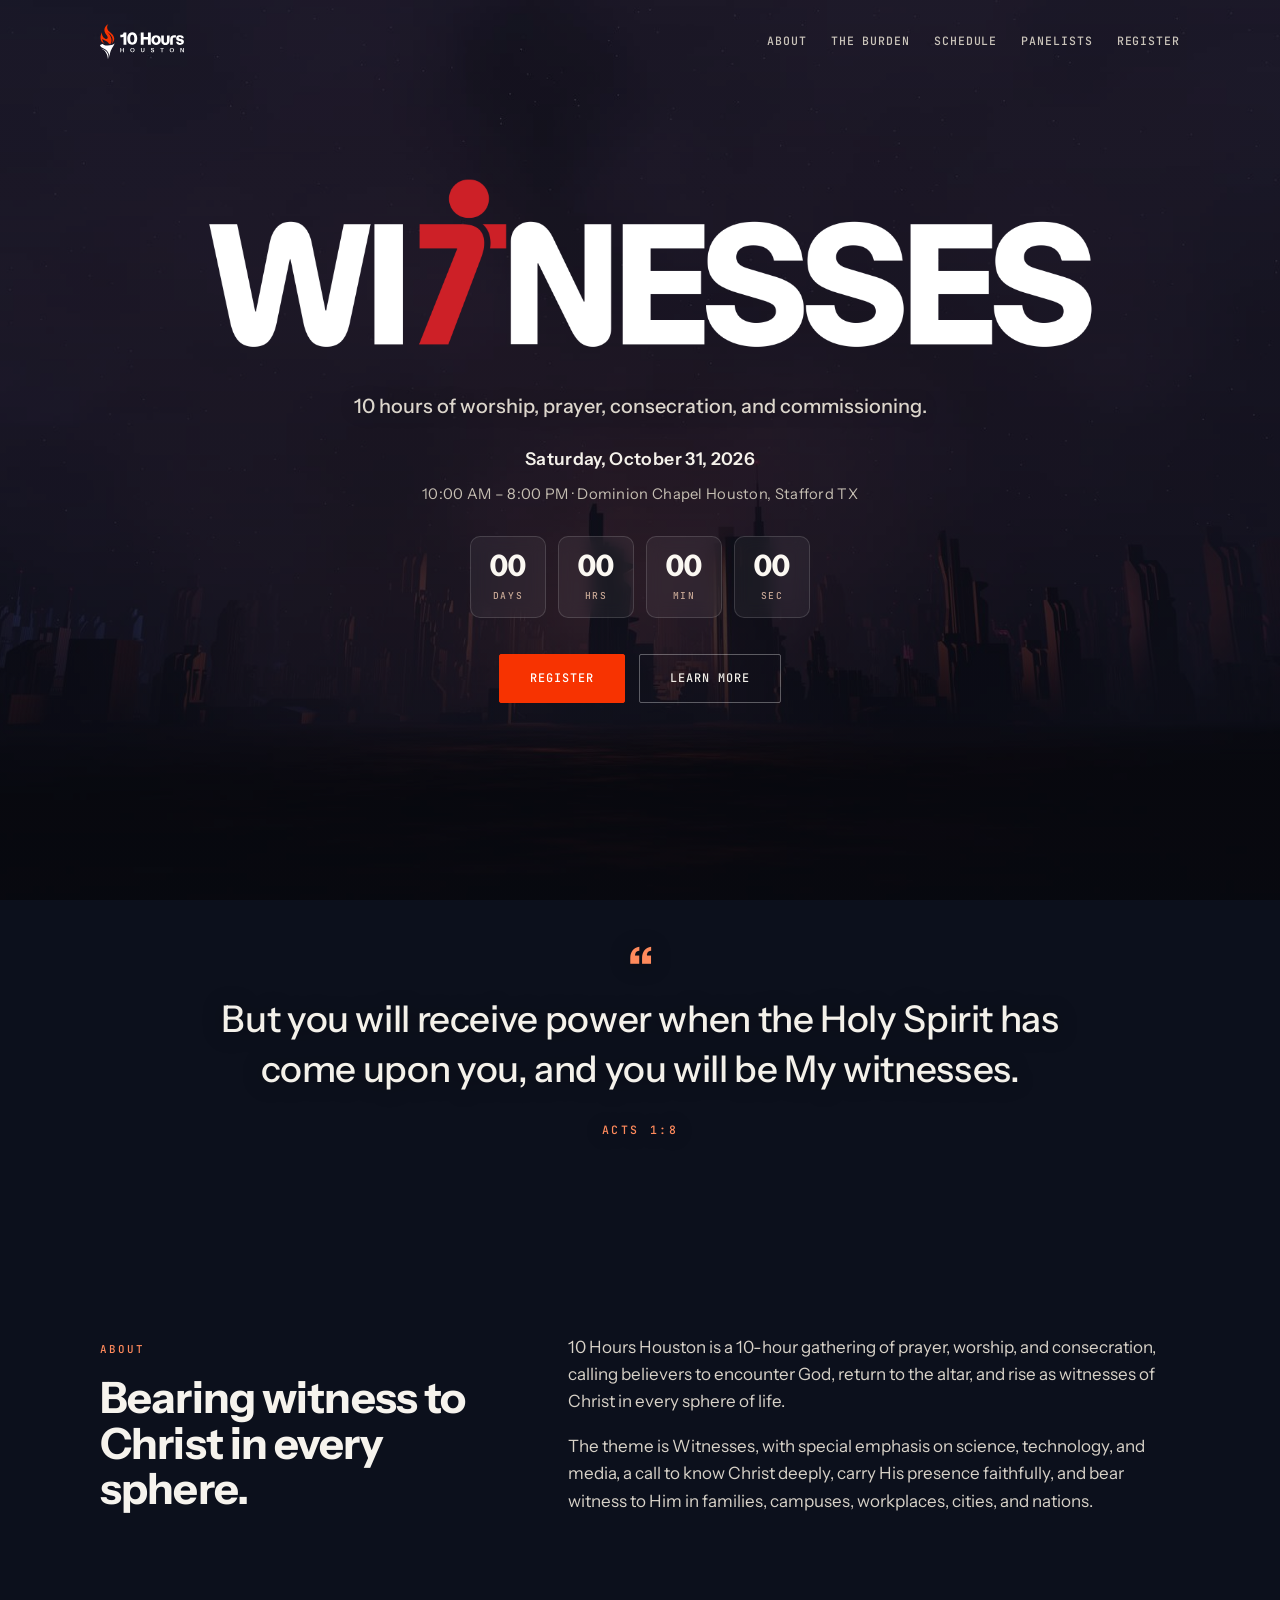
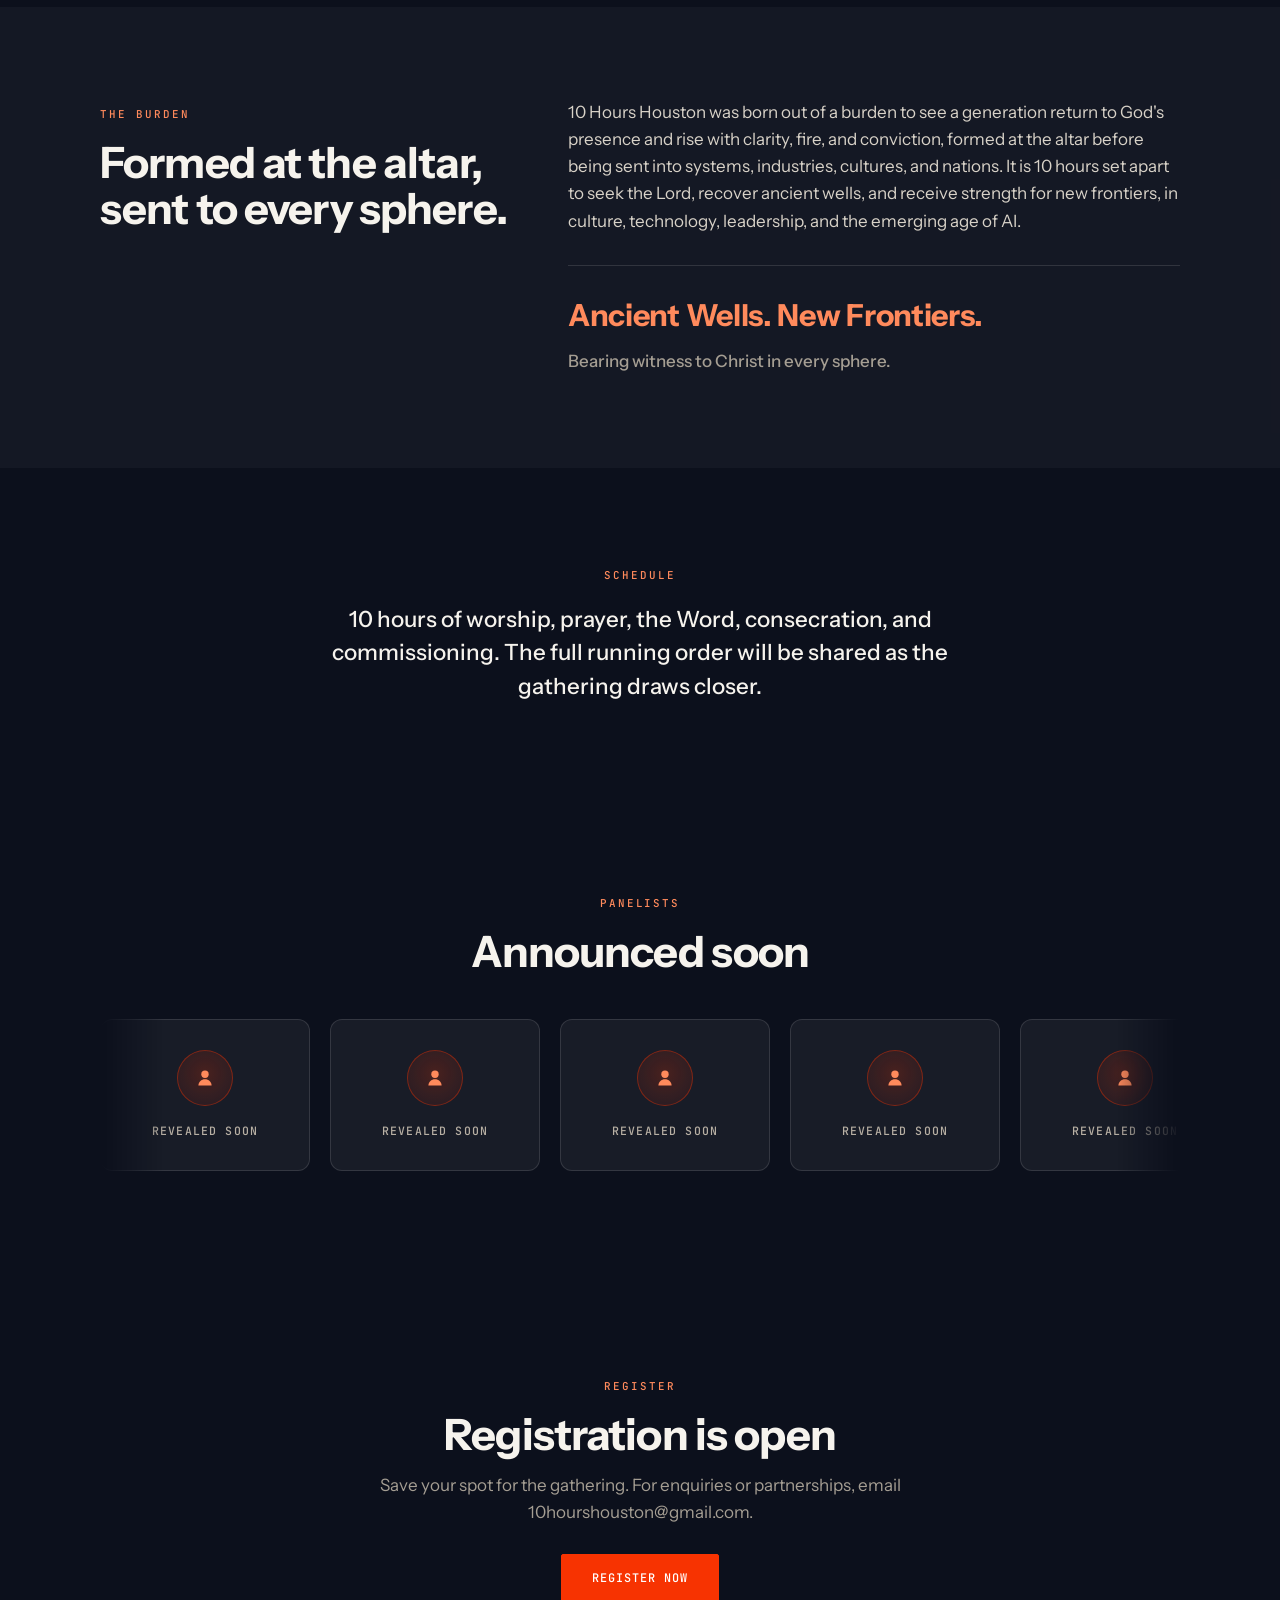
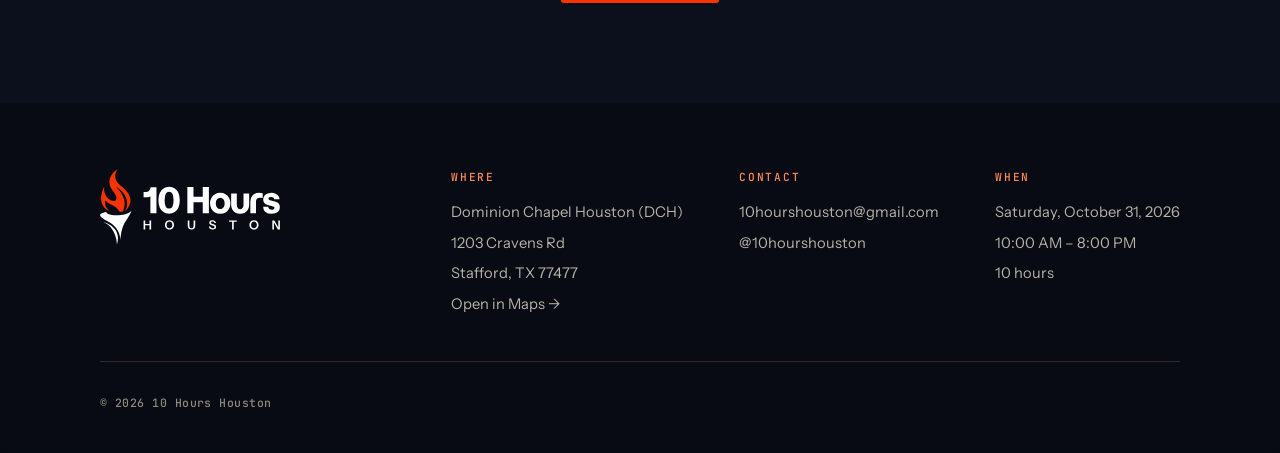
==== commit c8b33851: "Add Witnesses hero logo" ====
--- a/index.html
+++ b/index.html
@@ -35,8 +35,8 @@
   /* NAV */
   .nav{position:absolute; top:0; left:0; right:0; z-index:5; padding:24px 0}
   .nav .wrap{display:flex; align-items:center; justify-content:space-between; gap:16px}
-  .brand{width:104px}
-  .brand .logo{width:104px}
+  .brand{width:84px}
+  .brand .logo{width:84px}
   .nav-links{display:flex; gap:24px; align-items:center; flex-wrap:wrap}
   .nav-links a{font-family:var(--f-mono); text-decoration:none; color:#cbc5bb; font-size:.72rem; letter-spacing:.08em; text-transform:uppercase; font-weight:500; transition:color .2s}
   .nav-links a:hover{color:var(--accent-soft)}
@@ -46,7 +46,8 @@
   .hero-inner{position:relative; z-index:2; width:min(1040px,92vw); margin:0 auto}
   .mono-eyebrow{font-family:var(--f-mono); text-transform:uppercase; letter-spacing:.3em; font-size:.7rem; font-weight:500; color:#ff9a6e; margin:0 0 26px}
   .brand-logo{width:min(340px,66vw); margin:0 auto}
-  .hero-title{font-weight:700; font-size:clamp(2.5rem,6.6vw,4.6rem); line-height:1; letter-spacing:-.025em; margin:28px 0 0; color:#fbf8f2; text-shadow:0 2px 30px rgba(0,0,0,.45)}
+  .hero-title-logo-wrap{margin:0}
+  .hero-title-logo{display:block; width:min(920px,96vw); height:auto; margin:-70px auto -58px}
   .hero-sub{color:#dcd6cc; font-weight:500; font-size:clamp(1rem,2.6vw,1.24rem); margin:18px auto 0; max-width:600px; line-height:1.5; text-shadow:0 1px 16px rgba(0,0,0,.4)}
   .meta{font-family:var(--f-sans); margin-top:24px; font-size:1.1rem; color:#f4f1ea; font-weight:600; letter-spacing:.02em}
   .meta .sub{display:block; margin-top:9px; font-size:.92rem; color:#c6bfb3; font-weight:400; letter-spacing:.02em}
@@ -193,7 +194,7 @@
 
   <header class="hero" id="top">
     <div class="hero-inner reveal">
-      <h1 class="hero-title">Witnesses</h1>
+      <h1 class="hero-title-logo-wrap"><img class="hero-title-logo" src="Witnesses-logo-white-clean.png" alt="Witnesses"></h1>
       <p class="hero-sub">10 hours of worship, prayer, consecration, and commissioning.</p>
       <p class="meta">Saturday, October 31, 2026<span class="sub">10:00 AM &ndash; 8:00 PM · Dominion Chapel Houston, Stafford TX</span></p>
       <div class="countdown" id="countdown" aria-label="Countdown to the gathering">
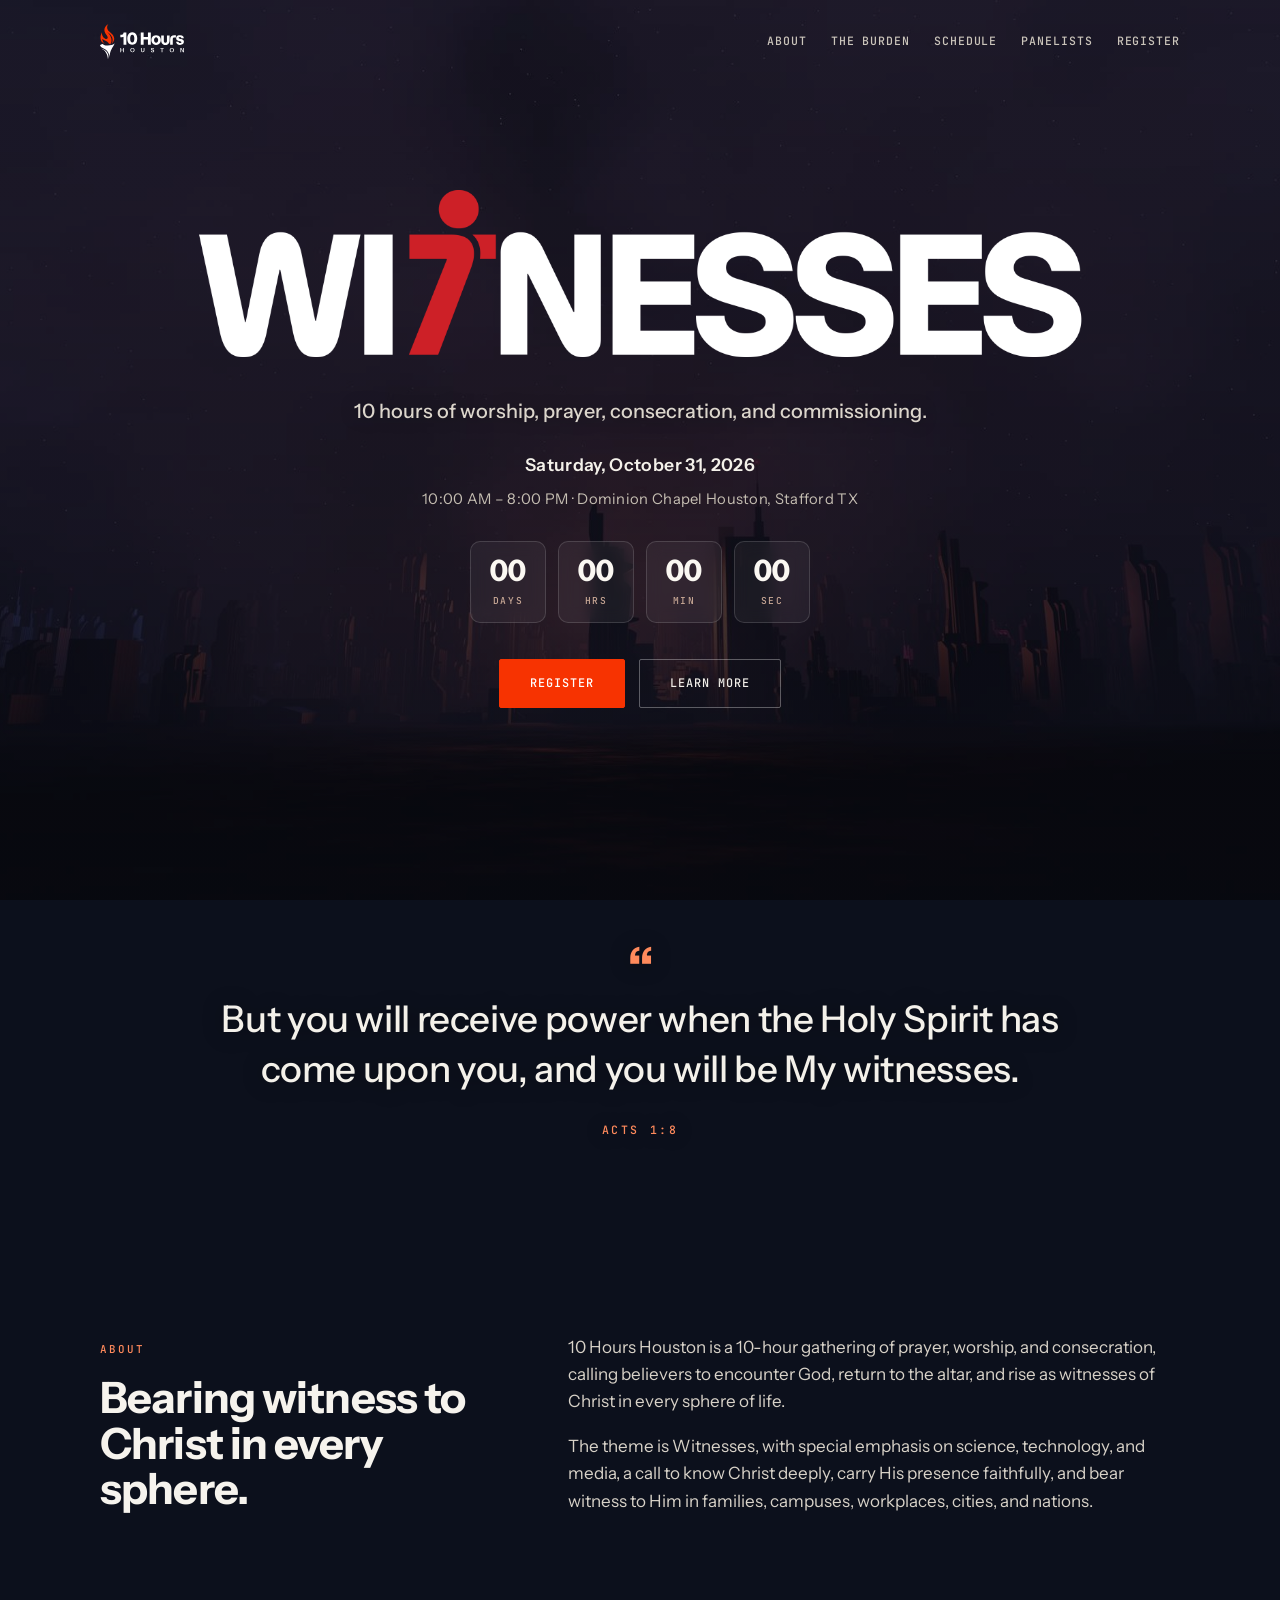
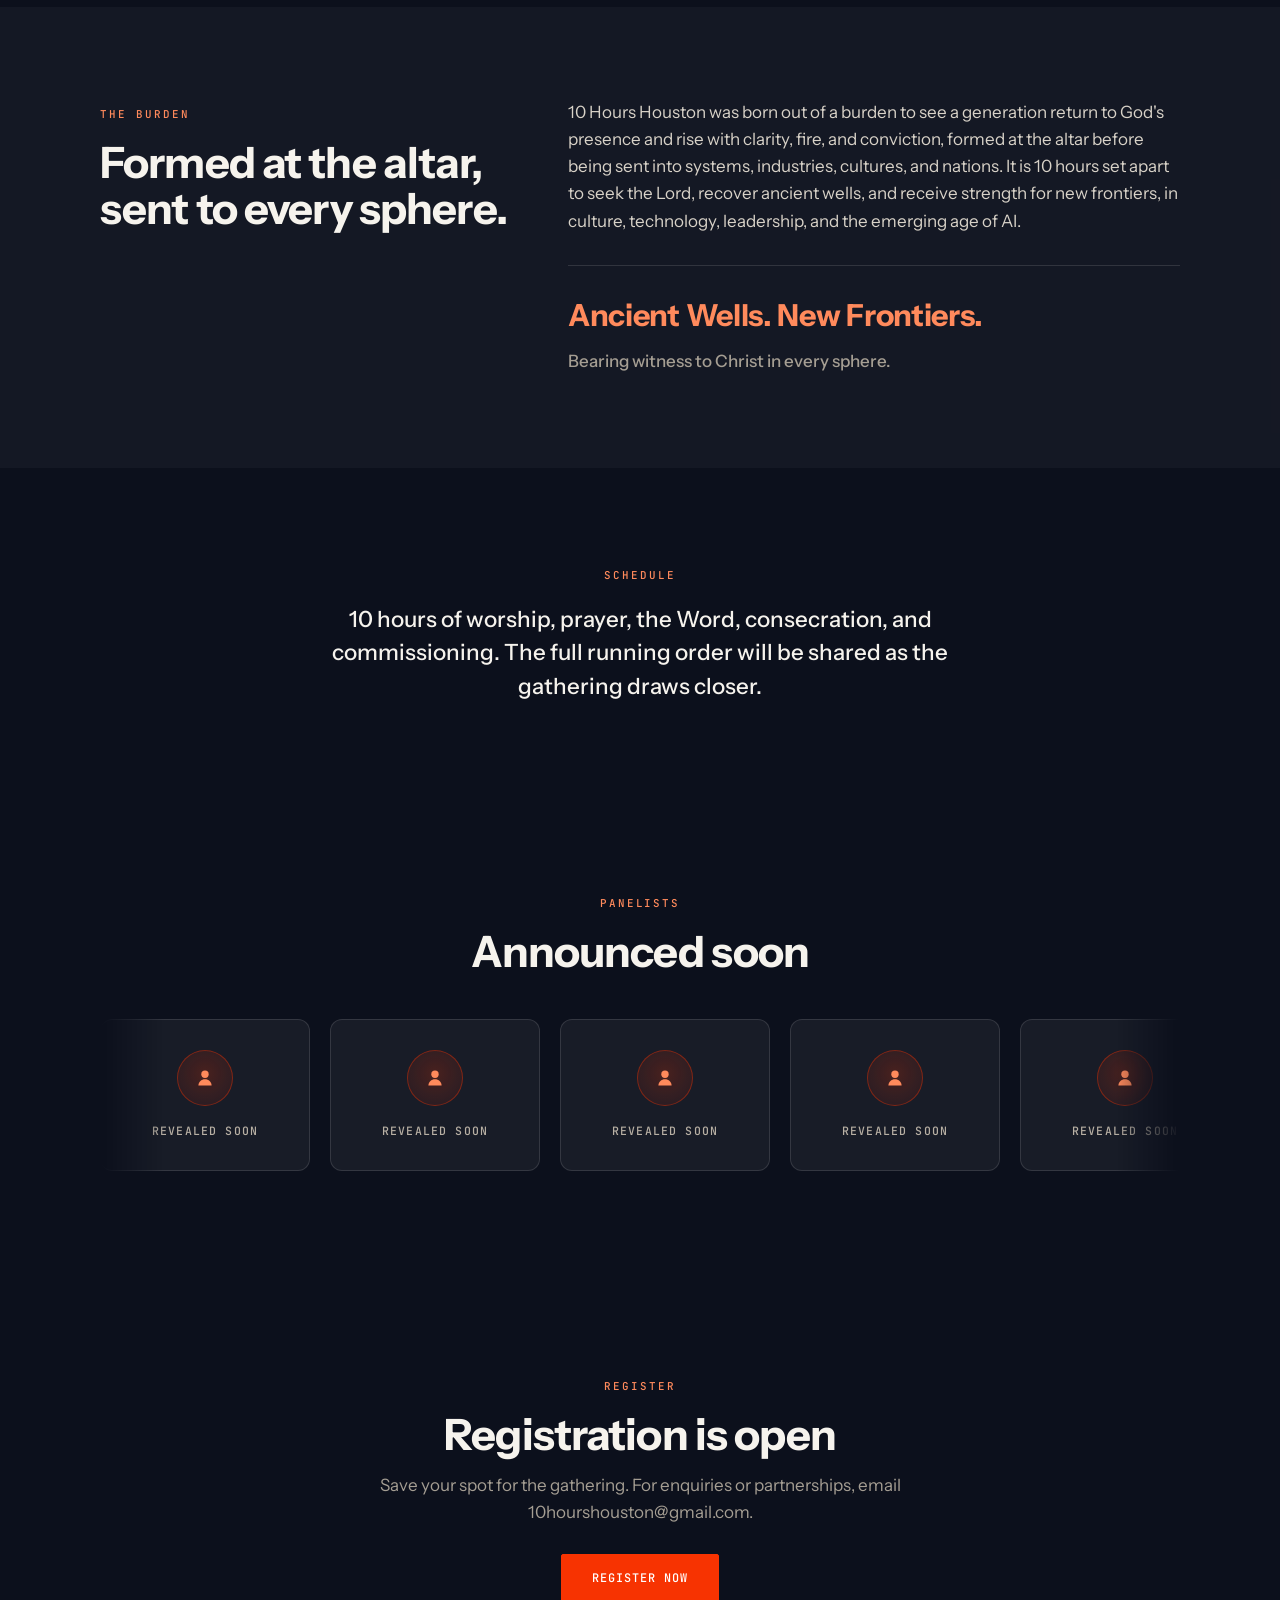
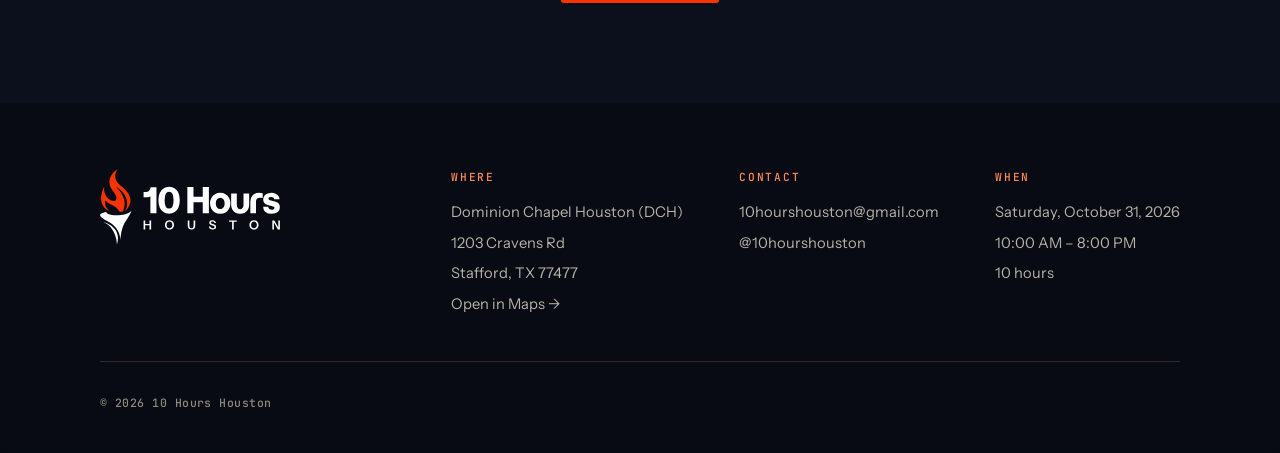
==== commit 0a93a8d7: "Improve mobile hero logo layout" ====
--- a/index.html
+++ b/index.html
@@ -46,9 +46,9 @@
   .hero-inner{position:relative; z-index:2; width:min(1040px,92vw); margin:0 auto}
   .mono-eyebrow{font-family:var(--f-mono); text-transform:uppercase; letter-spacing:.3em; font-size:.7rem; font-weight:500; color:#ff9a6e; margin:0 0 26px}
   .brand-logo{width:min(340px,66vw); margin:0 auto}
-  .hero-title-logo-wrap{margin:0}
-  .hero-title-logo{display:block; width:min(920px,96vw); height:auto; margin:-70px auto -58px}
-  .hero-sub{color:#dcd6cc; font-weight:500; font-size:clamp(1rem,2.6vw,1.24rem); margin:18px auto 0; max-width:600px; line-height:1.5; text-shadow:0 1px 16px rgba(0,0,0,.4)}
+  .hero-title-logo-wrap{width:min(920px,100%); aspect-ratio:2700/490; margin:0 auto; overflow:hidden}
+  .hero-title-logo{display:block; width:100%; height:auto; transform:translate(-1.111%,-17.778%)}
+  .hero-sub{color:#dcd6cc; font-weight:500; font-size:clamp(1rem,2.6vw,1.24rem); margin:clamp(28px,4vw,40px) auto 0; max-width:600px; line-height:1.5; text-shadow:0 1px 16px rgba(0,0,0,.4)}
   .meta{font-family:var(--f-sans); margin-top:24px; font-size:1.1rem; color:#f4f1ea; font-weight:600; letter-spacing:.02em}
   .meta .sub{display:block; margin-top:9px; font-size:.92rem; color:#c6bfb3; font-weight:400; letter-spacing:.02em}
   .countdown{display:flex; gap:12px; justify-content:center; margin-top:30px; flex-wrap:wrap}
